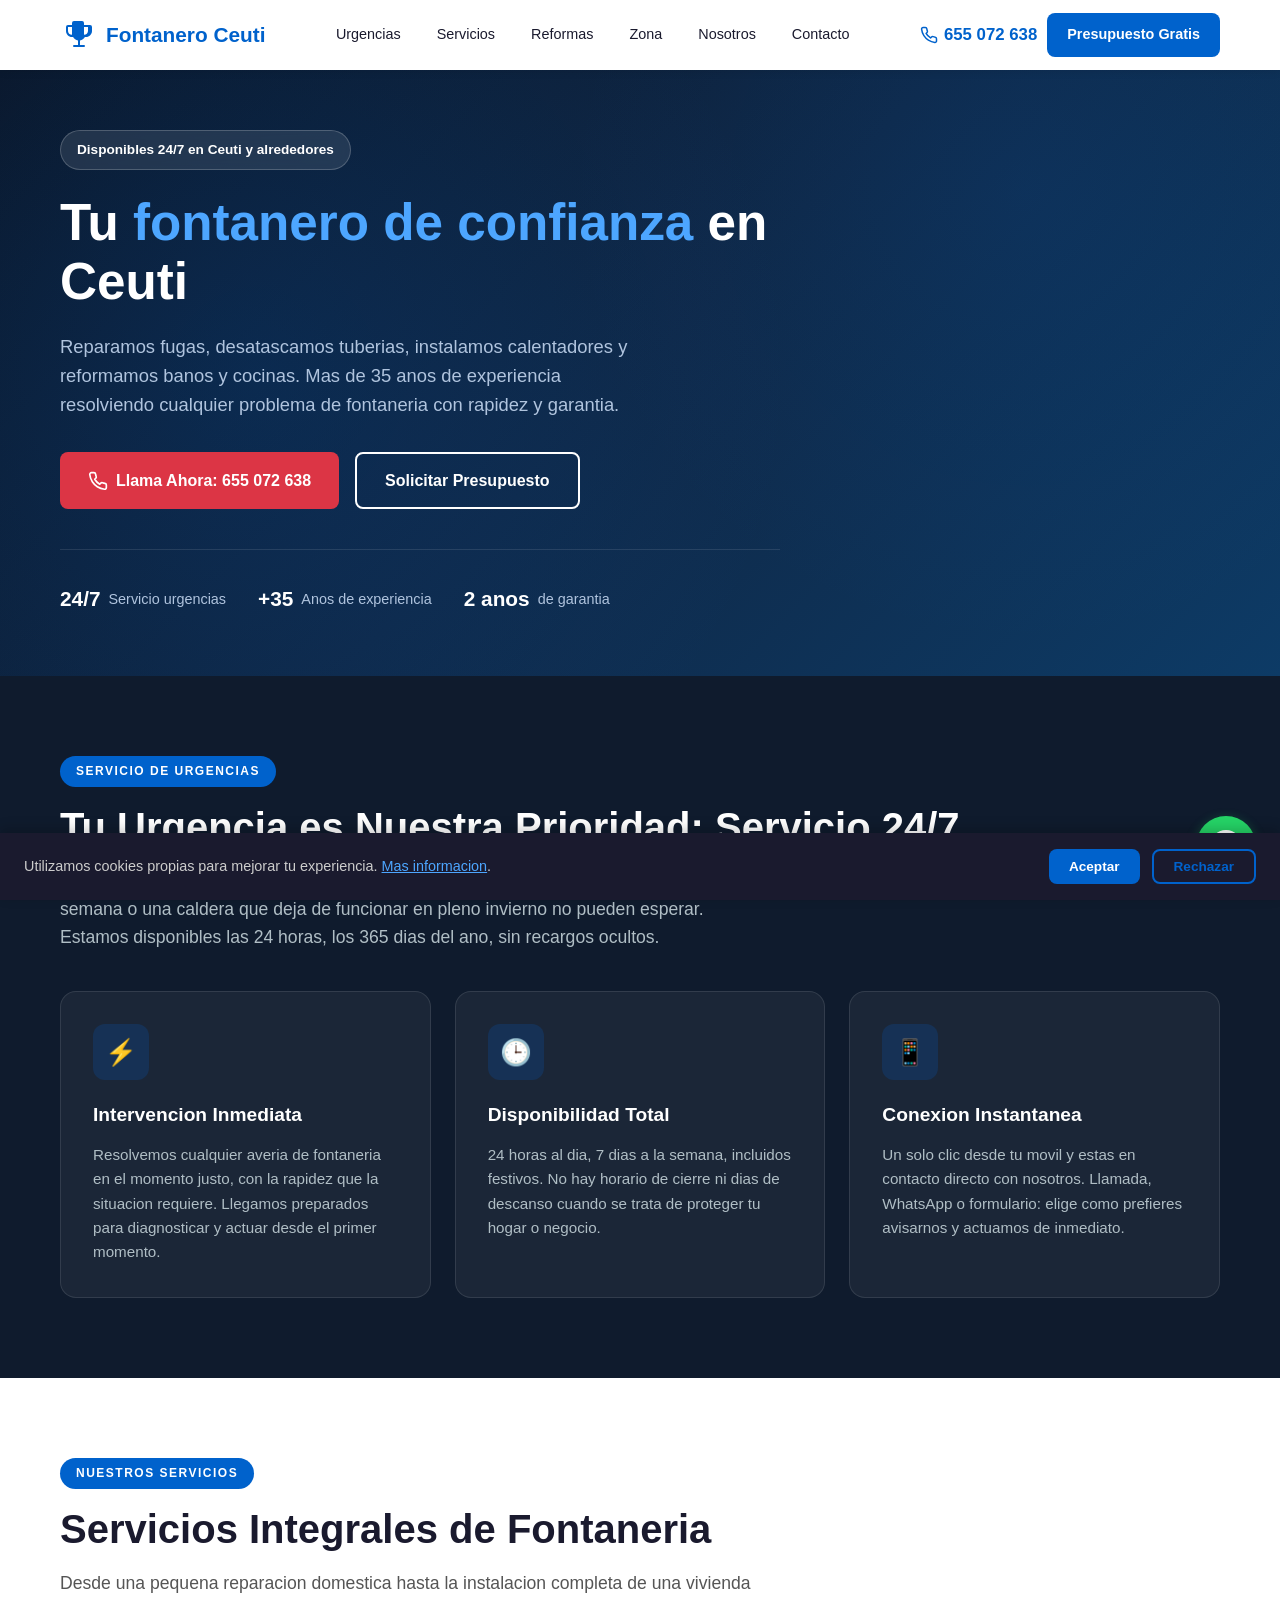
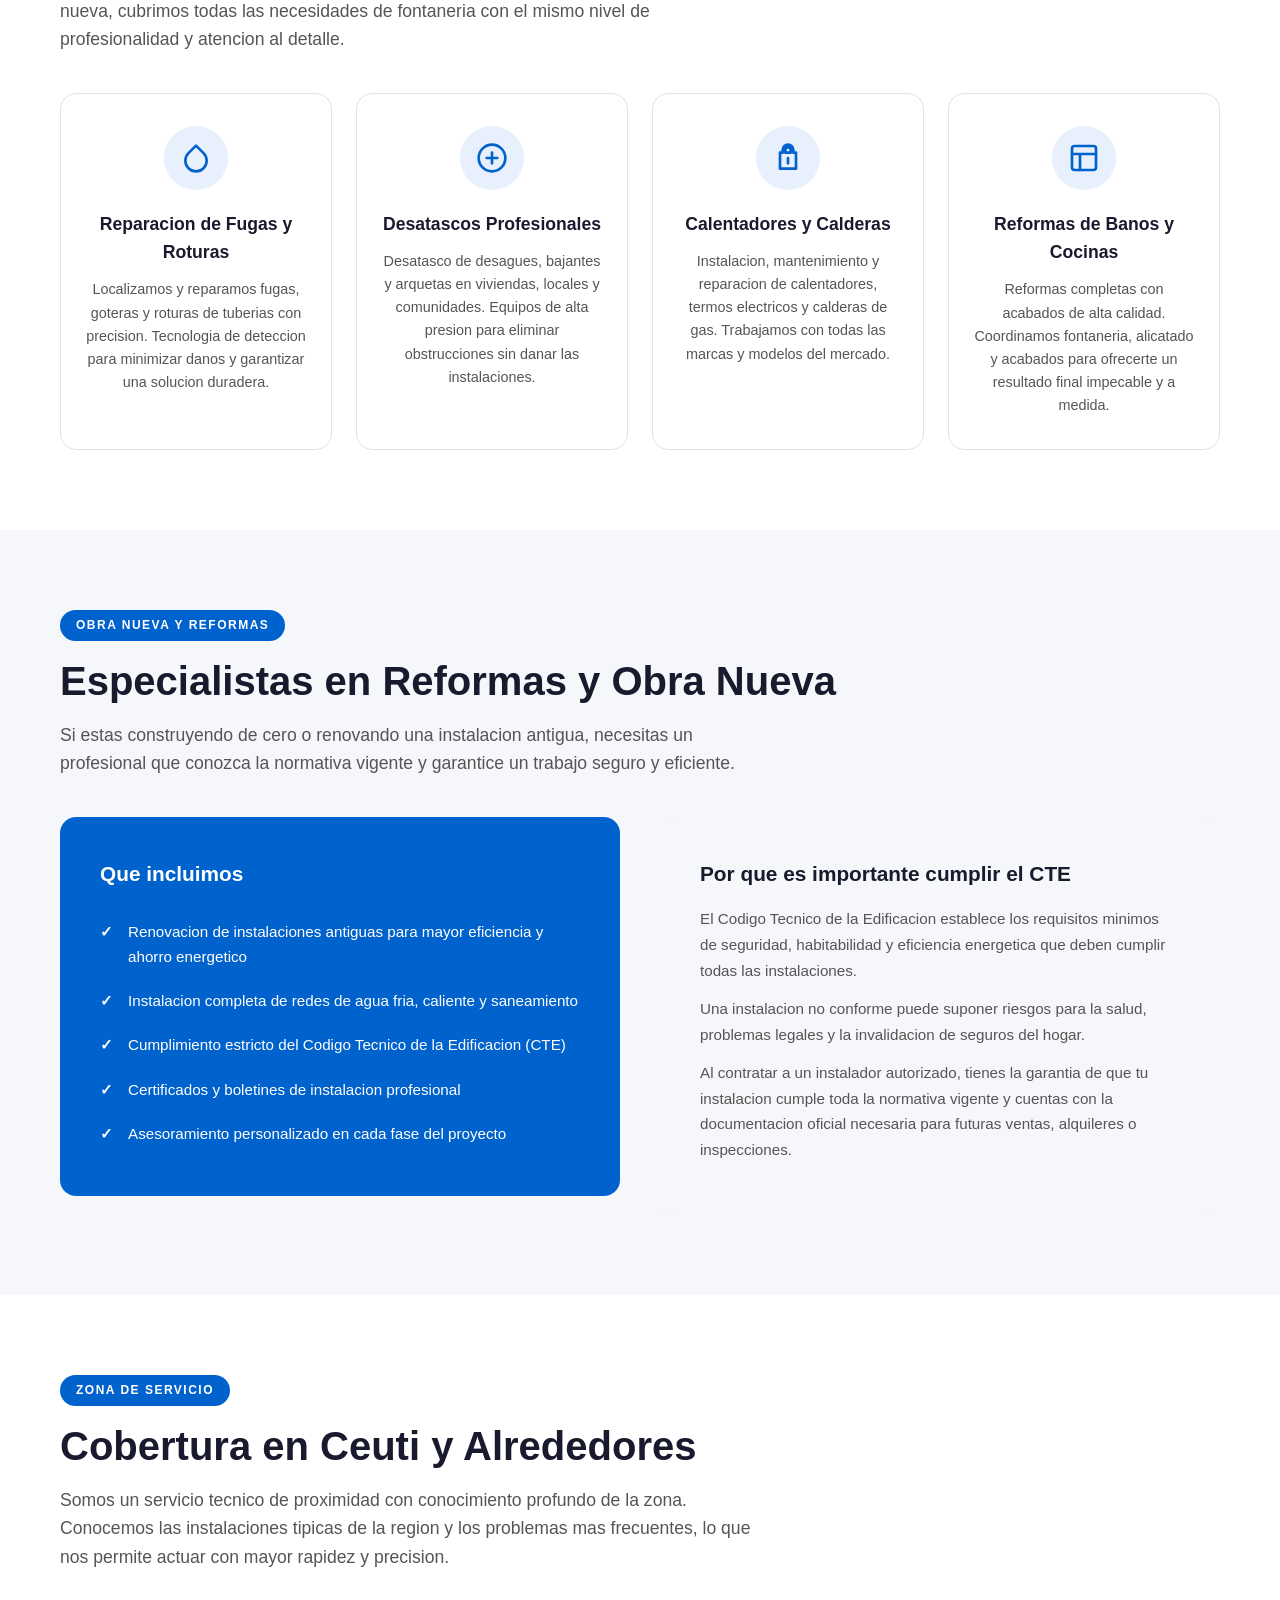
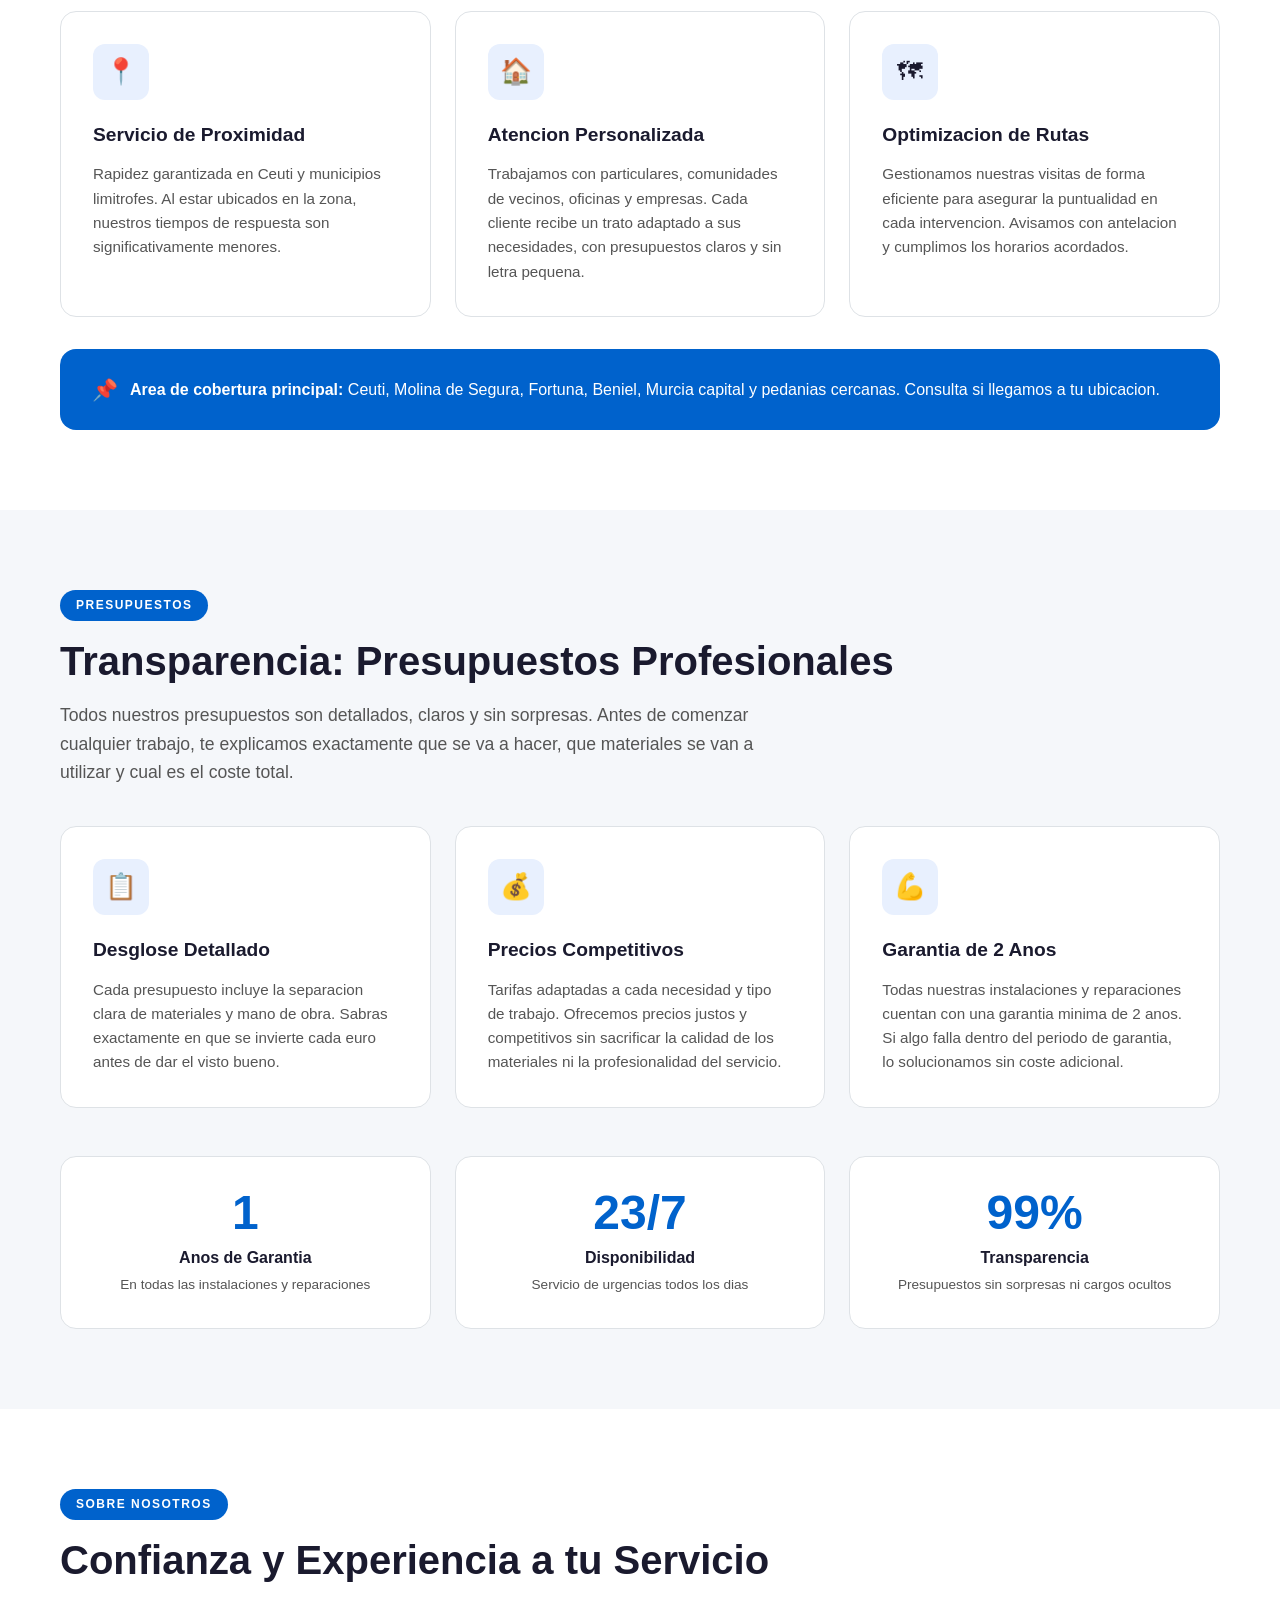
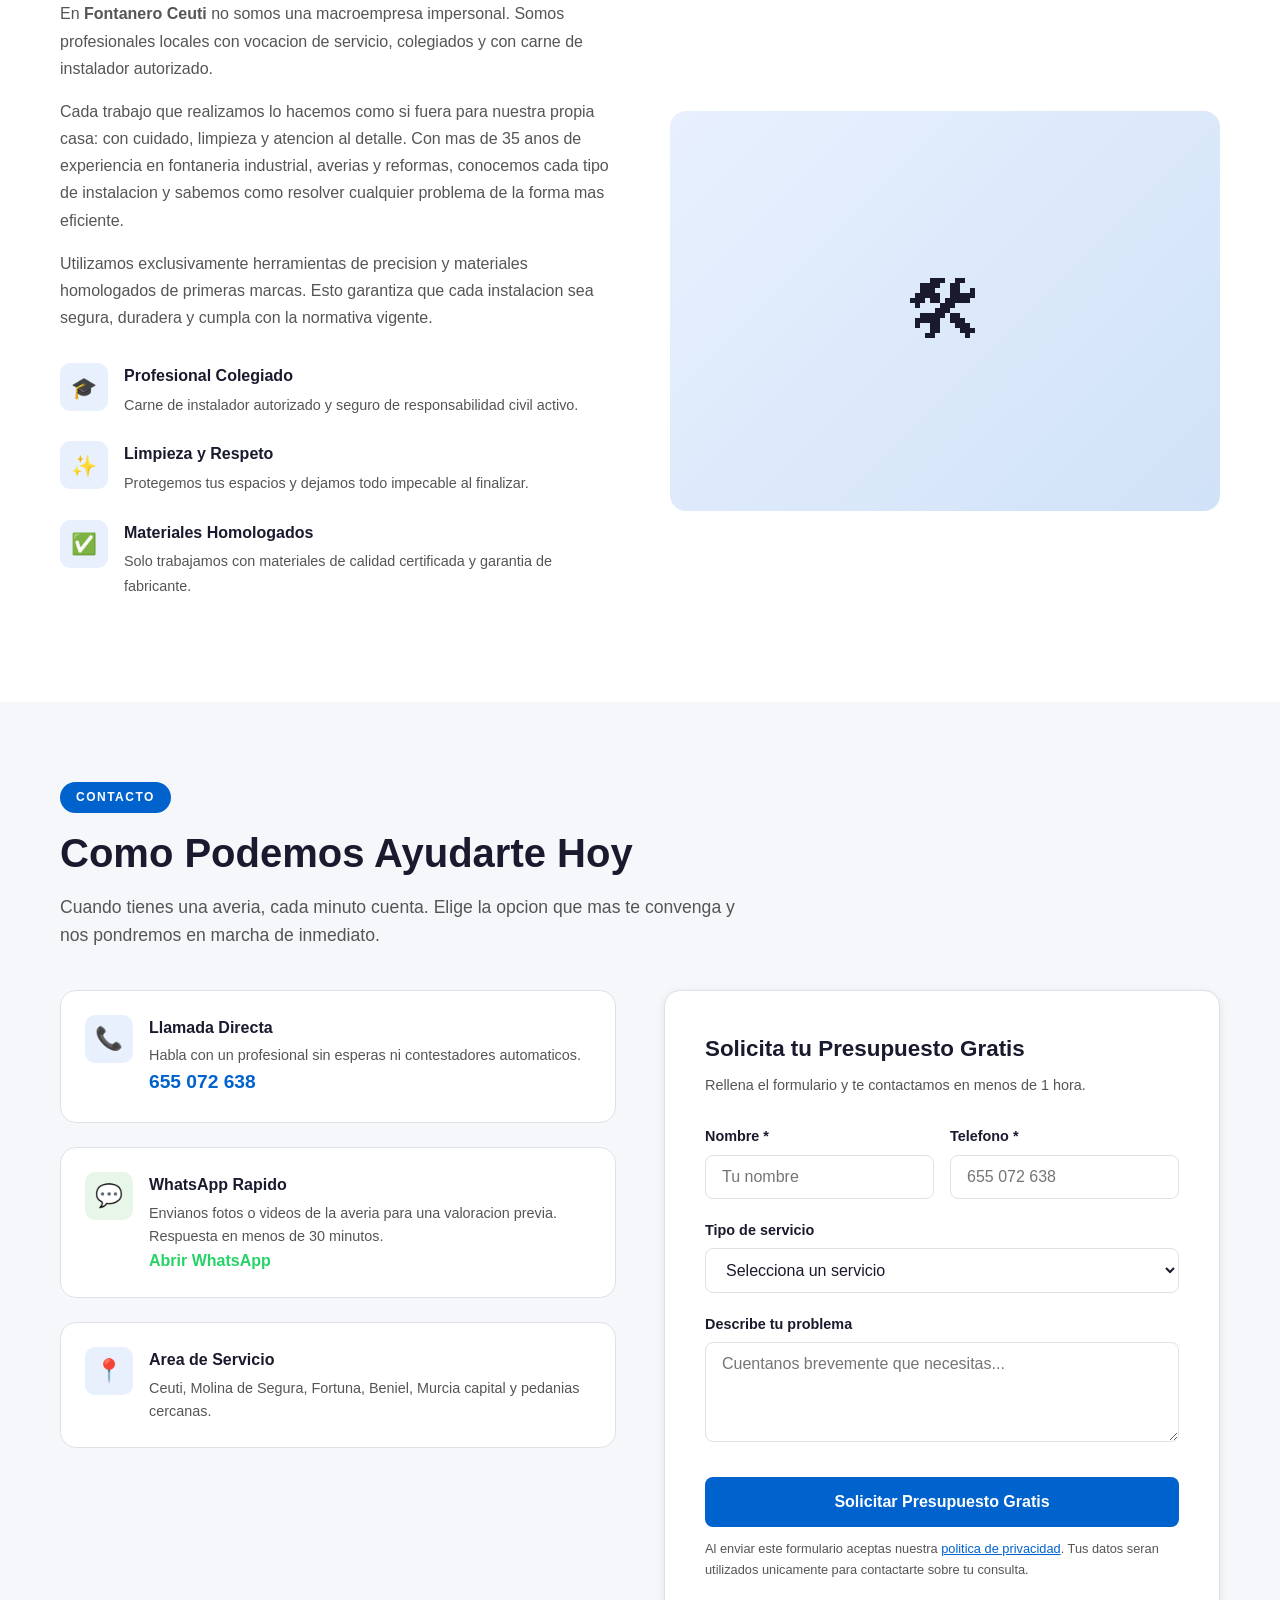
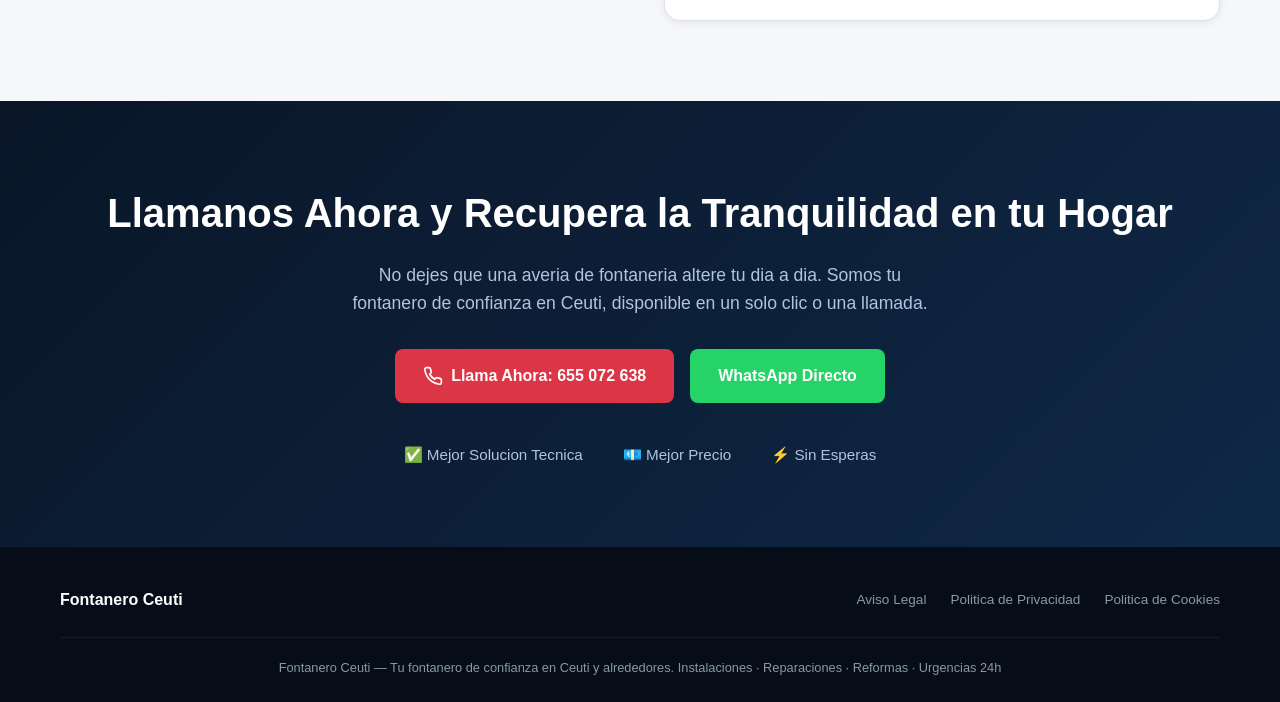
==== index.html @ ca423b8e "Crear web fontaneroceuti.es - version inicial Web estatica HTML/CSS/JS para captacion de leads de fo" ====
<!DOCTYPE html>
<html lang="es">
<head>
  <meta charset="UTF-8">
  <meta name="viewport" content="width=device-width, initial-scale=1.0">
  <title>Fontanero Ceuti | Urgencias 24h, Reparaciones y Reformas en Ceuti</title>
  <meta name="description" content="Fontanero en Ceuti disponible 24 horas. Reparacion de fugas, desatascos, calentadores, reformas de banos y cocinas. Presupuesto sin compromiso. Llama al 655 072 638.">
  <meta name="keywords" content="fontanero ceuti, fontanero urgente ceuti, desatascos ceuti, reparacion fugas ceuti, fontanero molina de segura, fontanero 24 horas murcia">
  <meta name="author" content="Fontanero Ceuti">
  <meta name="robots" content="index, follow">
  <link rel="canonical" href="https://fontaneroceuti.es/">

  <!-- Open Graph -->
  <meta property="og:title" content="Fontanero Ceuti - Urgencias 24h, Reparaciones y Reformas">
  <meta property="og:description" content="Tu fontanero de confianza en Ceuti y alrededores. Servicio 24/7, presupuesto sin compromiso.">
  <meta property="og:type" content="website">
  <meta property="og:url" content="https://fontaneroceuti.es/">
  <meta property="og:locale" content="es_ES">

  <!-- Favicon SVG inline -->
  <link rel="icon" href="data:image/svg+xml,<svg xmlns='http://www.w3.org/2000/svg' viewBox='0 0 100 100'><text y='.9em' font-size='90'>🔧</text></svg>">

  <!-- Estilos -->
  <link rel="stylesheet" href="css/styles.css">

  <!-- Schema.org LocalBusiness -->
  <script type="application/ld+json">
  {
    "@context": "https://schema.org",
    "@type": "Plumber",
    "name": "Fontanero Ceuti",
    "description": "Servicio profesional de fontaneria en Ceuti y alrededores. Urgencias 24h, reparaciones, desatascos, calentadores y reformas.",
    "url": "https://fontaneroceuti.es",
    "telephone": "+34655072638",
    "address": {
      "@type": "PostalAddress",
      "addressLocality": "Ceuti",
      "addressRegion": "Murcia",
      "addressCountry": "ES"
    },
    "areaServed": [
      { "@type": "City", "name": "Ceuti" },
      { "@type": "City", "name": "Molina de Segura" },
      { "@type": "City", "name": "Fortuna" },
      { "@type": "City", "name": "Beniel" },
      { "@type": "City", "name": "Murcia" }
    ],
    "openingHours": "Mo-Su 00:00-23:59",
    "priceRange": "$$",
    "sameAs": []
  }
  </script>
</head>
<body>

  <!-- ========== HEADER ========== -->
  <header class="header" id="header">
    <div class="header__inner">
      <a href="#inicio" class="header__logo">
        <svg viewBox="0 0 36 36" xmlns="http://www.w3.org/2000/svg"><path d="M28 8h-4V6a2 2 0 0 0-2-2h-8a2 2 0 0 0-2 2v2H8a2 2 0 0 0-2 2v4c0 3.3 2.7 6 6 6h1.1c1 1.8 2.8 3 4.9 3.5V28h-4a1 1 0 1 0 0 2h10a1 1 0 1 0 0-2h-4v-4.5c2.1-.5 3.9-1.7 4.9-3.5H26c3.3 0 6-2.7 6-6v-4a2 2 0 0 0-2-2zM8 14v-4h4v7.7A4 4 0 0 1 8 14zm20 0a4 4 0 0 1-4 3.7V10h4v4z"/></svg>
        Fontanero Ceuti
      </a>

      <nav class="nav" id="nav">
        <a href="#urgencias" class="nav__link">Urgencias</a>
        <a href="#servicios" class="nav__link">Servicios</a>
        <a href="#obra-nueva" class="nav__link">Reformas</a>
        <a href="#cobertura" class="nav__link">Zona</a>
        <a href="#nosotros" class="nav__link">Nosotros</a>
        <a href="#contacto" class="nav__link">Contacto</a>
      </nav>

      <div class="header__cta">
        <a href="tel:+34655072638" class="header__phone">
          <svg width="18" height="18" viewBox="0 0 24 24" fill="none" stroke="currentColor" stroke-width="2" stroke-linecap="round" stroke-linejoin="round"><path d="M22 16.92v3a2 2 0 0 1-2.18 2 19.79 19.79 0 0 1-8.63-3.07 19.5 19.5 0 0 1-6-6A19.79 19.79 0 0 1 2.12 4.18 2 2 0 0 1 4.11 2h3a2 2 0 0 1 2 1.72c.127.96.361 1.903.7 2.81a2 2 0 0 1-.45 2.11L8.09 9.91a16 16 0 0 0 6 6l1.27-1.27a2 2 0 0 1 2.11-.45c.907.339 1.85.573 2.81.7A2 2 0 0 1 22 16.92z"/></svg>
          655 072 638
        </a>
        <a href="#contacto" class="btn btn--primary" style="padding:10px 20px;font-size:0.9rem;">Presupuesto Gratis</a>
      </div>

      <button class="menu-toggle" id="menuToggle" aria-label="Menu">
        <span></span><span></span><span></span>
      </button>
    </div>
  </header>

  <!-- ========== HERO ========== -->
  <section class="hero" id="inicio">
    <div class="container">
      <div class="hero__content">
        <div class="hero__badge">Disponibles 24/7 en Ceuti y alrededores</div>
        <h1 class="hero__title">
          Tu <span>fontanero de confianza</span> en Ceuti
        </h1>
        <p class="hero__text">
          Reparamos fugas, desatascamos tuberias, instalamos calentadores y reformamos banos y cocinas. Mas de 35 anos de experiencia resolviendo cualquier problema de fontaneria con rapidez y garantia.
        </p>
        <div class="hero__buttons">
          <a href="tel:+34655072638" class="btn btn--urgent">
            <svg width="20" height="20" viewBox="0 0 24 24" fill="none" stroke="currentColor" stroke-width="2" stroke-linecap="round" stroke-linejoin="round"><path d="M22 16.92v3a2 2 0 0 1-2.18 2 19.79 19.79 0 0 1-8.63-3.07 19.5 19.5 0 0 1-6-6A19.79 19.79 0 0 1 2.12 4.18 2 2 0 0 1 4.11 2h3a2 2 0 0 1 2 1.72c.127.96.361 1.903.7 2.81a2 2 0 0 1-.45 2.11L8.09 9.91a16 16 0 0 0 6 6l1.27-1.27a2 2 0 0 1 2.11-.45c.907.339 1.85.573 2.81.7A2 2 0 0 1 22 16.92z"/></svg>
            Llama Ahora: 655 072 638
          </a>
          <a href="#contacto" class="btn btn--outline" style="border-color:#fff;color:#fff;">
            Solicitar Presupuesto
          </a>
        </div>
        <div class="hero__trust">
          <div class="hero__trust-item">
            <strong>24/7</strong> Servicio urgencias
          </div>
          <div class="hero__trust-item">
            <strong>+35</strong> Anos de experiencia
          </div>
          <div class="hero__trust-item">
            <strong>2 anos</strong> de garantia
          </div>
        </div>
      </div>
    </div>
  </section>

  <!-- ========== URGENCIAS ========== -->
  <section class="section section--dark" id="urgencias">
    <div class="container">
      <span class="section__badge">Servicio de Urgencias</span>
      <h2 class="section__title fade-in">Tu Urgencia es Nuestra Prioridad: Servicio 24/7</h2>
      <p class="section__subtitle fade-in">
        Las averias no avisan. Una tuberia rota a medianoche, un desbordamiento en fin de semana o una caldera que deja de funcionar en pleno invierno no pueden esperar. Estamos disponibles las 24 horas, los 365 dias del ano, sin recargos ocultos.
      </p>
      <div class="cards-grid fade-in">
        <div class="card">
          <div class="card__icon">&#9889;</div>
          <h3 class="card__title">Intervencion Inmediata</h3>
          <p class="card__text">Resolvemos cualquier averia de fontaneria en el momento justo, con la rapidez que la situacion requiere. Llegamos preparados para diagnosticar y actuar desde el primer momento.</p>
        </div>
        <div class="card">
          <div class="card__icon">&#128338;</div>
          <h3 class="card__title">Disponibilidad Total</h3>
          <p class="card__text">24 horas al dia, 7 dias a la semana, incluidos festivos. No hay horario de cierre ni dias de descanso cuando se trata de proteger tu hogar o negocio.</p>
        </div>
        <div class="card">
          <div class="card__icon">&#128241;</div>
          <h3 class="card__title">Conexion Instantanea</h3>
          <p class="card__text">Un solo clic desde tu movil y estas en contacto directo con nosotros. Llamada, WhatsApp o formulario: elige como prefieres avisarnos y actuamos de inmediato.</p>
        </div>
      </div>
    </div>
  </section>

  <!-- ========== SERVICIOS ========== -->
  <section class="section" id="servicios">
    <div class="container">
      <span class="section__badge">Nuestros Servicios</span>
      <h2 class="section__title fade-in">Servicios Integrales de Fontaneria</h2>
      <p class="section__subtitle fade-in">
        Desde una pequena reparacion domestica hasta la instalacion completa de una vivienda nueva, cubrimos todas las necesidades de fontaneria con el mismo nivel de profesionalidad y atencion al detalle.
      </p>
      <div class="services-grid fade-in">
        <div class="service-card">
          <div class="service-card__icon">
            <svg width="32" height="32" viewBox="0 0 24 24" fill="none" stroke="#0062cc" stroke-width="2" stroke-linecap="round" stroke-linejoin="round"><path d="M12 2.69l5.66 5.66a8 8 0 1 1-11.31 0z"/></svg>
          </div>
          <h3 class="service-card__title">Reparacion de Fugas y Roturas</h3>
          <p class="service-card__text">Localizamos y reparamos fugas, goteras y roturas de tuberias con precision. Tecnologia de deteccion para minimizar danos y garantizar una solucion duradera.</p>
        </div>
        <div class="service-card">
          <div class="service-card__icon">
            <svg width="32" height="32" viewBox="0 0 24 24" fill="none" stroke="#0062cc" stroke-width="2" stroke-linecap="round" stroke-linejoin="round"><circle cx="12" cy="12" r="10"/><path d="M8 12h8M12 8v8"/></svg>
          </div>
          <h3 class="service-card__title">Desatascos Profesionales</h3>
          <p class="service-card__text">Desatasco de desagues, bajantes y arquetas en viviendas, locales y comunidades. Equipos de alta presion para eliminar obstrucciones sin danar las instalaciones.</p>
        </div>
        <div class="service-card">
          <div class="service-card__icon">
            <svg width="32" height="32" viewBox="0 0 24 24" fill="none" stroke="#0062cc" stroke-width="2" stroke-linecap="round" stroke-linejoin="round"><path d="M12 2a4 4 0 0 0-4 4v2H6v12h12V8h-2V6a4 4 0 0 0-4-4zm0 2a2 2 0 0 1 2 2v2h-4V6a2 2 0 0 1 2-2z"/><line x1="12" y1="12" x2="12" y2="16"/></svg>
          </div>
          <h3 class="service-card__title">Calentadores y Calderas</h3>
          <p class="service-card__text">Instalacion, mantenimiento y reparacion de calentadores, termos electricos y calderas de gas. Trabajamos con todas las marcas y modelos del mercado.</p>
        </div>
        <div class="service-card">
          <div class="service-card__icon">
            <svg width="32" height="32" viewBox="0 0 24 24" fill="none" stroke="#0062cc" stroke-width="2" stroke-linecap="round" stroke-linejoin="round"><rect x="3" y="3" width="18" height="18" rx="2"/><path d="M3 9h18M9 21V9"/></svg>
          </div>
          <h3 class="service-card__title">Reformas de Banos y Cocinas</h3>
          <p class="service-card__text">Reformas completas con acabados de alta calidad. Coordinamos fontaneria, alicatado y acabados para ofrecerte un resultado final impecable y a medida.</p>
        </div>
      </div>
    </div>
  </section>

  <!-- ========== OBRA NUEVA Y REFORMAS ========== -->
  <section class="section section--alt" id="obra-nueva">
    <div class="container">
      <span class="section__badge">Obra Nueva y Reformas</span>
      <h2 class="section__title fade-in">Especialistas en Reformas y Obra Nueva</h2>
      <p class="section__subtitle fade-in">
        Si estas construyendo de cero o renovando una instalacion antigua, necesitas un profesional que conozca la normativa vigente y garantice un trabajo seguro y eficiente.
      </p>
      <div class="obra-grid fade-in">
        <div class="obra-list">
          <h3>Que incluimos</h3>
          <ul>
            <li>Renovacion de instalaciones antiguas para mayor eficiencia y ahorro energetico</li>
            <li>Instalacion completa de redes de agua fria, caliente y saneamiento</li>
            <li>Cumplimiento estricto del Codigo Tecnico de la Edificacion (CTE)</li>
            <li>Certificados y boletines de instalacion profesional</li>
            <li>Asesoramiento personalizado en cada fase del proyecto</li>
          </ul>
        </div>
        <div class="obra-info">
          <h3>Por que es importante cumplir el CTE</h3>
          <p>El Codigo Tecnico de la Edificacion establece los requisitos minimos de seguridad, habitabilidad y eficiencia energetica que deben cumplir todas las instalaciones.</p>
          <p>Una instalacion no conforme puede suponer riesgos para la salud, problemas legales y la invalidacion de seguros del hogar.</p>
          <p>Al contratar a un instalador autorizado, tienes la garantia de que tu instalacion cumple toda la normativa vigente y cuentas con la documentacion oficial necesaria para futuras ventas, alquileres o inspecciones.</p>
        </div>
      </div>
    </div>
  </section>

  <!-- ========== ZONA DE COBERTURA ========== -->
  <section class="section" id="cobertura">
    <div class="container">
      <span class="section__badge">Zona de Servicio</span>
      <h2 class="section__title fade-in">Cobertura en Ceuti y Alrededores</h2>
      <p class="section__subtitle fade-in">
        Somos un servicio tecnico de proximidad con conocimiento profundo de la zona. Conocemos las instalaciones tipicas de la region y los problemas mas frecuentes, lo que nos permite actuar con mayor rapidez y precision.
      </p>
      <div class="cards-grid fade-in">
        <div class="card">
          <div class="card__icon">&#128205;</div>
          <h3 class="card__title">Servicio de Proximidad</h3>
          <p class="card__text">Rapidez garantizada en Ceuti y municipios limitrofes. Al estar ubicados en la zona, nuestros tiempos de respuesta son significativamente menores.</p>
        </div>
        <div class="card">
          <div class="card__icon">&#127968;</div>
          <h3 class="card__title">Atencion Personalizada</h3>
          <p class="card__text">Trabajamos con particulares, comunidades de vecinos, oficinas y empresas. Cada cliente recibe un trato adaptado a sus necesidades, con presupuestos claros y sin letra pequena.</p>
        </div>
        <div class="card">
          <div class="card__icon">&#128506;</div>
          <h3 class="card__title">Optimizacion de Rutas</h3>
          <p class="card__text">Gestionamos nuestras visitas de forma eficiente para asegurar la puntualidad en cada intervencion. Avisamos con antelacion y cumplimos los horarios acordados.</p>
        </div>
      </div>
      <div class="coverage-note fade-in">
        <span style="font-size:1.3rem;">&#128204;</span>
        <span><strong>Area de cobertura principal:</strong> Ceuti, Molina de Segura, Fortuna, Beniel, Murcia capital y pedanias cercanas. Consulta si llegamos a tu ubicacion.</span>
      </div>
    </div>
  </section>

  <!-- ========== PRESUPUESTOS / STATS ========== -->
  <section class="section section--alt" id="presupuestos">
    <div class="container">
      <span class="section__badge">Presupuestos</span>
      <h2 class="section__title fade-in">Transparencia: Presupuestos Profesionales</h2>
      <p class="section__subtitle fade-in">
        Todos nuestros presupuestos son detallados, claros y sin sorpresas. Antes de comenzar cualquier trabajo, te explicamos exactamente que se va a hacer, que materiales se van a utilizar y cual es el coste total.
      </p>
      <div class="cards-grid fade-in">
        <div class="card">
          <div class="card__icon">&#128203;</div>
          <h3 class="card__title">Desglose Detallado</h3>
          <p class="card__text">Cada presupuesto incluye la separacion clara de materiales y mano de obra. Sabras exactamente en que se invierte cada euro antes de dar el visto bueno.</p>
        </div>
        <div class="card">
          <div class="card__icon">&#128176;</div>
          <h3 class="card__title">Precios Competitivos</h3>
          <p class="card__text">Tarifas adaptadas a cada necesidad y tipo de trabajo. Ofrecemos precios justos y competitivos sin sacrificar la calidad de los materiales ni la profesionalidad del servicio.</p>
        </div>
        <div class="card">
          <div class="card__icon">&#128170;</div>
          <h3 class="card__title">Garantia de 2 Anos</h3>
          <p class="card__text">Todas nuestras instalaciones y reparaciones cuentan con una garantia minima de 2 anos. Si algo falla dentro del periodo de garantia, lo solucionamos sin coste adicional.</p>
        </div>
      </div>
      <div class="stats fade-in">
        <div class="stat">
          <div class="stat__number" data-target="2" data-suffix="">0</div>
          <div class="stat__label">Anos de Garantia</div>
          <div class="stat__desc">En todas las instalaciones y reparaciones</div>
        </div>
        <div class="stat">
          <div class="stat__number" data-target="24" data-suffix="/7">0</div>
          <div class="stat__label">Disponibilidad</div>
          <div class="stat__desc">Servicio de urgencias todos los dias</div>
        </div>
        <div class="stat">
          <div class="stat__number" data-target="100" data-suffix="%">0</div>
          <div class="stat__label">Transparencia</div>
          <div class="stat__desc">Presupuestos sin sorpresas ni cargos ocultos</div>
        </div>
      </div>
    </div>
  </section>

  <!-- ========== SOBRE NOSOTROS ========== -->
  <section class="section" id="nosotros">
    <div class="container">
      <span class="section__badge">Sobre Nosotros</span>
      <h2 class="section__title fade-in">Confianza y Experiencia a tu Servicio</h2>
      <div class="about-grid fade-in">
        <div class="about__text">
          <p>En <strong>Fontanero Ceuti</strong> no somos una macroempresa impersonal. Somos profesionales locales con vocacion de servicio, colegiados y con carne de instalador autorizado.</p>
          <p>Cada trabajo que realizamos lo hacemos como si fuera para nuestra propia casa: con cuidado, limpieza y atencion al detalle. Con mas de 35 anos de experiencia en fontaneria industrial, averias y reformas, conocemos cada tipo de instalacion y sabemos como resolver cualquier problema de la forma mas eficiente.</p>
          <p>Utilizamos exclusivamente herramientas de precision y materiales homologados de primeras marcas. Esto garantiza que cada instalacion sea segura, duradera y cumpla con la normativa vigente.</p>
          <div class="about__features">
            <div class="about__feature">
              <div class="about__feature-icon">&#127891;</div>
              <div>
                <h4>Profesional Colegiado</h4>
                <p>Carne de instalador autorizado y seguro de responsabilidad civil activo.</p>
              </div>
            </div>
            <div class="about__feature">
              <div class="about__feature-icon">&#10024;</div>
              <div>
                <h4>Limpieza y Respeto</h4>
                <p>Protegemos tus espacios y dejamos todo impecable al finalizar.</p>
              </div>
            </div>
            <div class="about__feature">
              <div class="about__feature-icon">&#9989;</div>
              <div>
                <h4>Materiales Homologados</h4>
                <p>Solo trabajamos con materiales de calidad certificada y garantia de fabricante.</p>
              </div>
            </div>
          </div>
        </div>
        <div class="about__image">&#128736;</div>
      </div>
    </div>
  </section>

  <!-- ========== CONTACTO ========== -->
  <section class="section section--alt" id="contacto">
    <div class="container">
      <span class="section__badge">Contacto</span>
      <h2 class="section__title fade-in">Como Podemos Ayudarte Hoy</h2>
      <p class="section__subtitle fade-in">
        Cuando tienes una averia, cada minuto cuenta. Elige la opcion que mas te convenga y nos pondremos en marcha de inmediato.
      </p>
      <div class="contact-grid fade-in">

        <!-- Metodos de contacto -->
        <div class="contact-methods">
          <a href="tel:+34655072638" class="contact-method" style="text-decoration:none;color:inherit;">
            <div class="contact-method__icon">&#128222;</div>
            <div>
              <h4>Llamada Directa</h4>
              <p>Habla con un profesional sin esperas ni contestadores automaticos.</p>
              <span style="color:#0062cc;font-weight:700;font-size:1.2rem;">655 072 638</span>
            </div>
          </a>
          <a href="https://wa.me/34655072638?text=Hola%2C%20necesito%20un%20fontanero.%20%C2%BFPueden%20ayudarme%3F" target="_blank" rel="noopener" class="contact-method" style="text-decoration:none;color:inherit;">
            <div class="contact-method__icon" style="background:#e8f5e9;">&#128172;</div>
            <div>
              <h4>WhatsApp Rapido</h4>
              <p>Envianos fotos o videos de la averia para una valoracion previa. Respuesta en menos de 30 minutos.</p>
              <span style="color:#25d366;font-weight:700;">Abrir WhatsApp</span>
            </div>
          </a>
          <div class="contact-method">
            <div class="contact-method__icon">&#128205;</div>
            <div>
              <h4>Area de Servicio</h4>
              <p>Ceuti, Molina de Segura, Fortuna, Beniel, Murcia capital y pedanias cercanas.</p>
            </div>
          </div>
        </div>

        <!-- Formulario -->
        <form class="form" id="contactForm">
          <div class="form__fields">
            <h3 class="form__title">Solicita tu Presupuesto Gratis</h3>
            <p class="form__subtitle">Rellena el formulario y te contactamos en menos de 1 hora.</p>

            <div class="form__row">
              <div class="form__group">
                <label class="form__label" for="nombre">Nombre *</label>
                <input class="form__input" type="text" id="nombre" name="nombre" placeholder="Tu nombre" required>
                <span class="form__error">Este campo es obligatorio</span>
              </div>
              <div class="form__group">
                <label class="form__label" for="telefono">Telefono *</label>
                <input class="form__input" type="tel" id="telefono" name="telefono" placeholder="655 072 638" required>
                <span class="form__error">Introduce un telefono valido</span>
              </div>
            </div>

            <div class="form__group">
              <label class="form__label" for="servicio">Tipo de servicio</label>
              <select class="form__select" id="servicio" name="servicio">
                <option value="">Selecciona un servicio</option>
                <option value="Urgencia / Averia">Urgencia / Averia</option>
                <option value="Reparacion de fugas">Reparacion de fugas</option>
                <option value="Desatasco">Desatasco</option>
                <option value="Calentador / Caldera">Calentador / Caldera</option>
                <option value="Reforma bano o cocina">Reforma de bano o cocina</option>
                <option value="Obra nueva / Instalacion">Obra nueva / Instalacion</option>
                <option value="Otro">Otro</option>
              </select>
            </div>

            <div class="form__group">
              <label class="form__label" for="mensaje">Describe tu problema</label>
              <textarea class="form__textarea" id="mensaje" name="mensaje" placeholder="Cuentanos brevemente que necesitas..."></textarea>
            </div>

            <button type="submit" class="btn btn--primary btn--large form__submit" style="width:100%;justify-content:center;padding:16px;">
              Solicitar Presupuesto Gratis
            </button>

            <p class="form__privacy">
              Al enviar este formulario aceptas nuestra <a href="legal.html#privacidad">politica de privacidad</a>. Tus datos seran utilizados unicamente para contactarte sobre tu consulta.
            </p>
          </div>

          <!-- Mensaje de exito -->
          <div class="form__success">
            <div class="form__success-icon">&#9989;</div>
            <h3>Solicitud Enviada Correctamente</h3>
            <p>Nos pondremos en contacto contigo en breve. Si es urgente, puedes llamarnos o escribirnos por WhatsApp:</p>
            <div style="display:flex;gap:12px;justify-content:center;margin-top:20px;flex-wrap:wrap;">
              <a href="tel:+34655072638" class="btn btn--primary">Llamar Ahora</a>
              <a href="https://wa.me/34655072638" target="_blank" rel="noopener" class="btn btn--whatsapp form__success-wa">WhatsApp</a>
            </div>
          </div>
        </form>

      </div>
    </div>
  </section>

  <!-- ========== CTA FINAL ========== -->
  <section class="cta-final">
    <div class="container">
      <h2 class="cta-final__title fade-in">Llamanos Ahora y Recupera la Tranquilidad en tu Hogar</h2>
      <p class="cta-final__text fade-in">
        No dejes que una averia de fontaneria altere tu dia a dia. Somos tu fontanero de confianza en Ceuti, disponible en un solo clic o una llamada.
      </p>
      <div class="cta-final__buttons fade-in">
        <a href="tel:+34655072638" class="btn btn--urgent">
          <svg width="20" height="20" viewBox="0 0 24 24" fill="none" stroke="currentColor" stroke-width="2" stroke-linecap="round" stroke-linejoin="round"><path d="M22 16.92v3a2 2 0 0 1-2.18 2 19.79 19.79 0 0 1-8.63-3.07 19.5 19.5 0 0 1-6-6A19.79 19.79 0 0 1 2.12 4.18 2 2 0 0 1 4.11 2h3a2 2 0 0 1 2 1.72c.127.96.361 1.903.7 2.81a2 2 0 0 1-.45 2.11L8.09 9.91a16 16 0 0 0 6 6l1.27-1.27a2 2 0 0 1 2.11-.45c.907.339 1.85.573 2.81.7A2 2 0 0 1 22 16.92z"/></svg>
          Llama Ahora: 655 072 638
        </a>
        <a href="https://wa.me/34655072638?text=Hola%2C%20necesito%20un%20fontanero.%20%C2%BFPueden%20ayudarme%3F" target="_blank" rel="noopener" class="btn btn--whatsapp">
          WhatsApp Directo
        </a>
      </div>
      <div class="cta-final__features fade-in">
        <div class="cta-final__feature">&#9989; Mejor Solucion Tecnica</div>
        <div class="cta-final__feature">&#128182; Mejor Precio</div>
        <div class="cta-final__feature">&#9889; Sin Esperas</div>
      </div>
    </div>
  </section>

  <!-- ========== FOOTER ========== -->
  <footer class="footer">
    <div class="container">
      <div class="footer__inner">
        <div class="footer__brand">Fontanero Ceuti</div>
        <div class="footer__links">
          <a href="legal.html#aviso-legal">Aviso Legal</a>
          <a href="legal.html#privacidad">Politica de Privacidad</a>
          <a href="legal.html#cookies">Politica de Cookies</a>
        </div>
      </div>
      <div class="footer__copy">
        Fontanero Ceuti &mdash; Tu fontanero de confianza en Ceuti y alrededores. Instalaciones &middot; Reparaciones &middot; Reformas &middot; Urgencias 24h
      </div>
    </div>
  </footer>

  <!-- ========== WHATSAPP FLOTANTE ========== -->
  <a href="https://wa.me/34655072638?text=Hola%2C%20necesito%20un%20fontanero.%20%C2%BFPueden%20ayudarme%3F" target="_blank" rel="noopener" class="whatsapp-float" aria-label="Contactar por WhatsApp">
    <svg viewBox="0 0 32 32" xmlns="http://www.w3.org/2000/svg"><path d="M16.004 0h-.008C7.174 0 0 7.176 0 16.004c0 3.5 1.128 6.744 3.046 9.378L1.054 31.29l6.118-1.958A15.9 15.9 0 0 0 16.004 32C24.826 32 32 24.826 32 16.004S24.826 0 16.004 0zm9.332 22.584c-.39 1.1-1.932 2.014-3.168 2.282-.846.18-1.95.324-5.67-1.218-4.762-1.972-7.826-6.796-8.064-7.112-.23-.316-1.932-2.572-1.932-4.904s1.222-3.478 1.656-3.956c.434-.478.948-.598 1.264-.598.316 0 .632.002.908.016.292.014.682-.11 1.068.814.39.94 1.326 3.232 1.44 3.466.116.234.194.506.04.814-.156.316-.234.512-.468.788-.234.278-.49.62-.702.832-.234.234-.478.488-.206.96.272.468 1.212 2 2.602 3.24 1.786 1.592 3.292 2.084 3.76 2.318.468.234.742.194 1.014-.116.278-.316 1.186-1.378 1.502-1.852.316-.468.632-.39 1.068-.234.434.156 2.762 1.302 3.234 1.54.468.234.782.352.898.546.116.196.116 1.126-.274 2.224z"/></svg>
  </a>

  <!-- ========== COOKIE BANNER ========== -->
  <div class="cookie-banner" id="cookieBanner">
    <p>Utilizamos cookies propias para mejorar tu experiencia. <a href="legal.html#cookies">Mas informacion</a>.</p>
    <div class="cookie-banner__buttons">
      <button class="btn btn--primary" id="cookieAccept" style="padding:8px 20px;font-size:0.85rem;">Aceptar</button>
      <button class="btn btn--outline" id="cookieReject" style="padding:8px 20px;font-size:0.85rem;">Rechazar</button>
    </div>
  </div>

  <!-- JavaScript -->
  <script src="js/script.js"></script>
</body>
</html>
---- css/styles.css ----
/* ============================================
   FONTANERO CEUTI - Estilos principales
   ============================================ */

/* --- Variables --- */
:root {
  --primary: #0062cc;
  --primary-dark: #004a99;
  --primary-light: #e8f0fe;
  --accent: #25d366;
  --accent-dark: #1da851;
  --urgent: #dc3545;
  --text: #1a1a2e;
  --text-light: #555;
  --bg: #ffffff;
  --bg-alt: #f5f7fa;
  --bg-dark: #0f1b2d;
  --border: #dee2e6;
  --shadow: 0 2px 8px rgba(0,0,0,0.08);
  --shadow-lg: 0 8px 30px rgba(0,0,0,0.12);
  --radius: 8px;
  --radius-lg: 16px;
  --transition: 0.3s ease;
  --max-width: 1200px;
  --header-h: 70px;
}

/* --- Reset --- */
*,
*::before,
*::after {
  margin: 0;
  padding: 0;
  box-sizing: border-box;
}

html {
  scroll-behavior: smooth;
  scroll-padding-top: var(--header-h);
}

body {
  font-family: -apple-system, BlinkMacSystemFont, 'Segoe UI', Roboto, 'Helvetica Neue', Arial, sans-serif;
  font-size: 16px;
  line-height: 1.6;
  color: var(--text);
  background: var(--bg);
  -webkit-font-smoothing: antialiased;
}

img {
  max-width: 100%;
  height: auto;
  display: block;
}

a {
  color: var(--primary);
  text-decoration: none;
  transition: color var(--transition);
}

a:hover { color: var(--primary-dark); }

ul { list-style: none; }

/* --- Utilidades --- */
.container {
  width: 100%;
  max-width: var(--max-width);
  margin: 0 auto;
  padding: 0 20px;
}

.section {
  padding: 80px 0;
}

.section--alt {
  background: var(--bg-alt);
}

.section--dark {
  background: var(--bg-dark);
  color: #fff;
}

.section__badge {
  display: inline-block;
  background: var(--primary);
  color: #fff;
  font-size: 0.75rem;
  font-weight: 700;
  text-transform: uppercase;
  letter-spacing: 1.5px;
  padding: 6px 16px;
  border-radius: 50px;
  margin-bottom: 16px;
}

.section__title {
  font-size: clamp(1.8rem, 4vw, 2.5rem);
  font-weight: 800;
  line-height: 1.2;
  margin-bottom: 16px;
}

.section__subtitle {
  font-size: 1.1rem;
  color: var(--text-light);
  max-width: 700px;
  margin-bottom: 40px;
}

.section--dark .section__subtitle {
  color: #b0bec5;
}

/* --- Botones --- */
.btn {
  display: inline-flex;
  align-items: center;
  gap: 8px;
  padding: 14px 28px;
  font-size: 1rem;
  font-weight: 600;
  border: none;
  border-radius: var(--radius);
  cursor: pointer;
  transition: all var(--transition);
  text-decoration: none;
  white-space: nowrap;
}

.btn--primary {
  background: var(--primary);
  color: #fff;
}
.btn--primary:hover {
  background: var(--primary-dark);
  color: #fff;
  transform: translateY(-2px);
  box-shadow: var(--shadow-lg);
}

.btn--whatsapp {
  background: var(--accent);
  color: #fff;
}
.btn--whatsapp:hover {
  background: var(--accent-dark);
  color: #fff;
  transform: translateY(-2px);
  box-shadow: var(--shadow-lg);
}

.btn--outline {
  background: transparent;
  color: var(--primary);
  border: 2px solid var(--primary);
}
.btn--outline:hover {
  background: var(--primary);
  color: #fff;
  transform: translateY(-2px);
}

.btn--urgent {
  background: var(--urgent);
  color: #fff;
  animation: pulse-urgent 2s infinite;
}
.btn--urgent:hover {
  background: #c82333;
  color: #fff;
}

@keyframes pulse-urgent {
  0%, 100% { box-shadow: 0 0 0 0 rgba(220,53,69,0.4); }
  50% { box-shadow: 0 0 0 10px rgba(220,53,69,0); }
}

/* --- Header --- */
.header {
  position: fixed;
  top: 0;
  left: 0;
  right: 0;
  height: var(--header-h);
  background: #fff;
  box-shadow: var(--shadow);
  z-index: 1000;
  transition: all var(--transition);
}

.header__inner {
  display: flex;
  align-items: center;
  justify-content: space-between;
  height: 100%;
  max-width: var(--max-width);
  margin: 0 auto;
  padding: 0 20px;
}

.header__logo {
  display: flex;
  align-items: center;
  gap: 10px;
  font-size: 1.3rem;
  font-weight: 800;
  color: var(--primary);
}

.header__logo svg {
  width: 36px;
  height: 36px;
  fill: var(--primary);
}

.nav { display: flex; align-items: center; gap: 8px; }

.nav__link {
  padding: 8px 14px;
  font-size: 0.9rem;
  font-weight: 500;
  color: var(--text);
  border-radius: var(--radius);
  transition: all var(--transition);
}
.nav__link:hover {
  color: var(--primary);
  background: var(--primary-light);
}

.header__cta {
  display: flex;
  align-items: center;
  gap: 10px;
}

.header__phone {
  display: flex;
  align-items: center;
  gap: 6px;
  font-weight: 700;
  color: var(--primary);
  font-size: 1.05rem;
}

.menu-toggle {
  display: none;
  background: none;
  border: none;
  cursor: pointer;
  padding: 8px;
}
.menu-toggle span {
  display: block;
  width: 24px;
  height: 2px;
  background: var(--text);
  margin: 6px 0;
  transition: all var(--transition);
}

/* --- Hero --- */
.hero {
  position: relative;
  min-height: 600px;
  display: flex;
  align-items: center;
  margin-top: var(--header-h);
  background: linear-gradient(135deg, #0a1628 0%, #0f2847 50%, #0d3b66 100%);
  overflow: hidden;
}

.hero::before {
  content: '';
  position: absolute;
  top: 0; left: 0; right: 0; bottom: 0;
  background:
    radial-gradient(circle at 20% 50%, rgba(0,98,204,0.15) 0%, transparent 50%),
    radial-gradient(circle at 80% 20%, rgba(0,98,204,0.1) 0%, transparent 40%);
}

.hero__content {
  position: relative;
  z-index: 1;
  max-width: 720px;
  padding: 60px 0;
}

.hero__badge {
  display: inline-flex;
  align-items: center;
  gap: 6px;
  background: rgba(255,255,255,0.1);
  border: 1px solid rgba(255,255,255,0.2);
  color: #fff;
  font-size: 0.85rem;
  font-weight: 600;
  padding: 8px 16px;
  border-radius: 50px;
  margin-bottom: 24px;
  backdrop-filter: blur(10px);
}

.hero__title {
  font-size: clamp(2.2rem, 5vw, 3.2rem);
  font-weight: 800;
  color: #fff;
  line-height: 1.15;
  margin-bottom: 20px;
}

.hero__title span {
  color: #4da6ff;
}

.hero__text {
  font-size: 1.15rem;
  color: #b0c4de;
  margin-bottom: 32px;
  max-width: 600px;
}

.hero__buttons {
  display: flex;
  gap: 16px;
  flex-wrap: wrap;
}

.hero__trust {
  display: flex;
  gap: 32px;
  margin-top: 40px;
  padding-top: 32px;
  border-top: 1px solid rgba(255,255,255,0.1);
}

.hero__trust-item {
  color: #b0c4de;
  font-size: 0.9rem;
  display: flex;
  align-items: center;
  gap: 8px;
}

.hero__trust-item strong {
  color: #fff;
  font-size: 1.3rem;
}

/* --- Cards Grid --- */
.cards-grid {
  display: grid;
  grid-template-columns: repeat(auto-fit, minmax(280px, 1fr));
  gap: 24px;
}

.card {
  background: #fff;
  border: 1px solid var(--border);
  border-radius: var(--radius-lg);
  padding: 32px;
  transition: all var(--transition);
}
.card:hover {
  transform: translateY(-4px);
  box-shadow: var(--shadow-lg);
  border-color: var(--primary);
}

.card__icon {
  width: 56px;
  height: 56px;
  background: var(--primary-light);
  border-radius: 12px;
  display: flex;
  align-items: center;
  justify-content: center;
  margin-bottom: 20px;
  font-size: 1.6rem;
}

.card__title {
  font-size: 1.2rem;
  font-weight: 700;
  margin-bottom: 12px;
}

.card__text {
  color: var(--text-light);
  font-size: 0.95rem;
  line-height: 1.6;
}

/* Cards en seccion oscura */
.section--dark .card {
  background: rgba(255,255,255,0.05);
  border-color: rgba(255,255,255,0.1);
}
.section--dark .card:hover {
  border-color: var(--primary);
  background: rgba(255,255,255,0.08);
}
.section--dark .card__title { color: #fff; }
.section--dark .card__text { color: #b0bec5; }
.section--dark .card__icon {
  background: rgba(0,98,204,0.2);
}

/* --- Servicios (4 columnas) --- */
.services-grid {
  display: grid;
  grid-template-columns: repeat(4, 1fr);
  gap: 24px;
}

.service-card {
  background: #fff;
  border: 1px solid var(--border);
  border-radius: var(--radius-lg);
  padding: 32px 24px;
  text-align: center;
  transition: all var(--transition);
}
.service-card:hover {
  transform: translateY(-4px);
  box-shadow: var(--shadow-lg);
  border-color: var(--primary);
}

.service-card__icon {
  width: 64px;
  height: 64px;
  margin: 0 auto 20px;
  background: var(--primary-light);
  border-radius: 50%;
  display: flex;
  align-items: center;
  justify-content: center;
  font-size: 1.8rem;
}

.service-card__title {
  font-size: 1.1rem;
  font-weight: 700;
  margin-bottom: 12px;
}

.service-card__text {
  color: var(--text-light);
  font-size: 0.9rem;
}

/* --- Obra Nueva (2 columnas) --- */
.obra-grid {
  display: grid;
  grid-template-columns: 1fr 1fr;
  gap: 40px;
  align-items: start;
}

.obra-list {
  background: var(--primary);
  color: #fff;
  border-radius: var(--radius-lg);
  padding: 40px;
}

.obra-list h3 {
  font-size: 1.3rem;
  margin-bottom: 20px;
}

.obra-list li {
  padding: 10px 0;
  padding-left: 28px;
  position: relative;
  font-size: 0.95rem;
}
.obra-list li::before {
  content: '\2713';
  position: absolute;
  left: 0;
  font-weight: 700;
}

.obra-info {
  padding: 40px;
  background: var(--bg-alt);
  border-radius: var(--radius-lg);
}

.obra-info h3 {
  font-size: 1.3rem;
  margin-bottom: 16px;
}

.obra-info p {
  color: var(--text-light);
  font-size: 0.95rem;
  line-height: 1.7;
  margin-bottom: 12px;
}

/* --- Stats --- */
.stats {
  display: grid;
  grid-template-columns: repeat(3, 1fr);
  gap: 24px;
  margin-top: 48px;
}

.stat {
  text-align: center;
  padding: 32px 16px;
  background: #fff;
  border-radius: var(--radius-lg);
  border: 1px solid var(--border);
}

.stat__number {
  font-size: clamp(2rem, 4vw, 3rem);
  font-weight: 800;
  color: var(--primary);
  line-height: 1;
}

.stat__label {
  font-size: 1rem;
  font-weight: 700;
  margin-top: 8px;
}

.stat__desc {
  font-size: 0.85rem;
  color: var(--text-light);
  margin-top: 4px;
}

/* --- Sobre nosotros --- */
.about-grid {
  display: grid;
  grid-template-columns: 1fr 1fr;
  gap: 60px;
  align-items: center;
}

.about__text p {
  color: var(--text-light);
  margin-bottom: 16px;
  line-height: 1.7;
}

.about__features {
  margin-top: 32px;
}

.about__feature {
  display: flex;
  gap: 16px;
  margin-bottom: 24px;
}

.about__feature-icon {
  flex-shrink: 0;
  width: 48px;
  height: 48px;
  background: var(--primary-light);
  border-radius: 10px;
  display: flex;
  align-items: center;
  justify-content: center;
  font-size: 1.3rem;
}

.about__feature h4 {
  font-size: 1rem;
  font-weight: 700;
  margin-bottom: 4px;
}

.about__feature p {
  font-size: 0.9rem;
  color: var(--text-light);
  margin: 0;
}

.about__image {
  background: linear-gradient(135deg, var(--primary-light) 0%, #d0e2f7 100%);
  border-radius: var(--radius-lg);
  height: 400px;
  display: flex;
  align-items: center;
  justify-content: center;
  font-size: 5rem;
}

/* --- Zona de cobertura --- */
.coverage-note {
  margin-top: 32px;
  background: var(--primary);
  color: #fff;
  border-radius: var(--radius-lg);
  padding: 24px 32px;
  font-size: 1rem;
  display: flex;
  align-items: center;
  gap: 12px;
}

/* --- Contacto --- */
.contact-grid {
  display: grid;
  grid-template-columns: 1fr 1fr;
  gap: 48px;
}

.contact-methods {
  display: flex;
  flex-direction: column;
  gap: 24px;
}

.contact-method {
  display: flex;
  gap: 16px;
  padding: 24px;
  background: #fff;
  border: 1px solid var(--border);
  border-radius: var(--radius-lg);
  transition: all var(--transition);
}
.contact-method:hover {
  box-shadow: var(--shadow);
  border-color: var(--primary);
}

.contact-method__icon {
  flex-shrink: 0;
  width: 48px;
  height: 48px;
  background: var(--primary-light);
  border-radius: 10px;
  display: flex;
  align-items: center;
  justify-content: center;
  font-size: 1.4rem;
}

.contact-method h4 {
  font-weight: 700;
  margin-bottom: 4px;
}

.contact-method p {
  color: var(--text-light);
  font-size: 0.9rem;
}

.contact-method a {
  font-weight: 600;
  font-size: 1.1rem;
}

/* --- Formulario --- */
.form {
  background: #fff;
  border: 1px solid var(--border);
  border-radius: var(--radius-lg);
  padding: 40px;
  box-shadow: var(--shadow);
}

.form__title {
  font-size: 1.4rem;
  font-weight: 700;
  margin-bottom: 8px;
}

.form__subtitle {
  color: var(--text-light);
  font-size: 0.9rem;
  margin-bottom: 28px;
}

.form__group {
  margin-bottom: 20px;
}

.form__label {
  display: block;
  font-size: 0.9rem;
  font-weight: 600;
  margin-bottom: 6px;
}

.form__input,
.form__select,
.form__textarea {
  width: 100%;
  padding: 12px 16px;
  border: 1px solid var(--border);
  border-radius: var(--radius);
  font-size: 1rem;
  font-family: inherit;
  transition: border-color var(--transition);
  background: #fff;
  color: var(--text);
}

.form__input:focus,
.form__select:focus,
.form__textarea:focus {
  outline: none;
  border-color: var(--primary);
  box-shadow: 0 0 0 3px rgba(0,98,204,0.1);
}

.form__textarea {
  resize: vertical;
  min-height: 100px;
}

.form__row {
  display: grid;
  grid-template-columns: 1fr 1fr;
  gap: 16px;
}

.form__submit {
  width: 100%;
  margin-top: 8px;
}

.form__privacy {
  font-size: 0.8rem;
  color: var(--text-light);
  margin-top: 12px;
}

.form__privacy a {
  color: var(--primary);
  text-decoration: underline;
}

.form__success {
  display: none;
  text-align: center;
  padding: 40px 20px;
}

.form__success.is-visible {
  display: block;
}

.form__success-icon {
  font-size: 3rem;
  margin-bottom: 16px;
}

.form__success h3 {
  font-size: 1.3rem;
  margin-bottom: 8px;
  color: var(--accent-dark);
}

.form__error {
  color: var(--urgent);
  font-size: 0.8rem;
  margin-top: 4px;
  display: none;
}

.form__input.is-invalid,
.form__select.is-invalid,
.form__textarea.is-invalid {
  border-color: var(--urgent);
}

.form__input.is-invalid + .form__error,
.form__select.is-invalid + .form__error,
.form__textarea.is-invalid + .form__error {
  display: block;
}

/* --- CTA Final --- */
.cta-final {
  text-align: center;
  padding: 80px 0;
  background: linear-gradient(135deg, #0a1628 0%, #0f2847 100%);
  color: #fff;
}

.cta-final__title {
  font-size: clamp(1.8rem, 4vw, 2.5rem);
  font-weight: 800;
  margin-bottom: 16px;
}

.cta-final__text {
  font-size: 1.1rem;
  color: #b0c4de;
  max-width: 600px;
  margin: 0 auto 32px;
}

.cta-final__buttons {
  display: flex;
  gap: 16px;
  justify-content: center;
  flex-wrap: wrap;
}

.cta-final__features {
  display: flex;
  gap: 40px;
  justify-content: center;
  margin-top: 40px;
  flex-wrap: wrap;
}

.cta-final__feature {
  font-size: 0.95rem;
  color: #b0c4de;
  display: flex;
  align-items: center;
  gap: 8px;
}

/* --- Footer --- */
.footer {
  background: #060d18;
  color: #8899a6;
  padding: 40px 0 24px;
  font-size: 0.9rem;
}

.footer__inner {
  display: flex;
  justify-content: space-between;
  align-items: center;
  flex-wrap: wrap;
  gap: 16px;
}

.footer__brand {
  font-weight: 700;
  color: #fff;
  font-size: 1rem;
}

.footer__links {
  display: flex;
  gap: 24px;
}

.footer__links a {
  color: #8899a6;
  font-size: 0.85rem;
  transition: color var(--transition);
}
.footer__links a:hover { color: #fff; }

.footer__copy {
  width: 100%;
  text-align: center;
  margin-top: 24px;
  padding-top: 20px;
  border-top: 1px solid rgba(255,255,255,0.06);
  font-size: 0.8rem;
}

/* --- WhatsApp flotante --- */
.whatsapp-float {
  position: fixed;
  bottom: 24px;
  right: 24px;
  width: 60px;
  height: 60px;
  background: var(--accent);
  border-radius: 50%;
  display: flex;
  align-items: center;
  justify-content: center;
  box-shadow: 0 4px 12px rgba(37,211,102,0.4);
  z-index: 999;
  transition: all var(--transition);
  animation: whatsapp-bounce 3s infinite;
}
.whatsapp-float:hover {
  transform: scale(1.1);
  box-shadow: 0 6px 20px rgba(37,211,102,0.5);
}
.whatsapp-float svg {
  width: 32px;
  height: 32px;
  fill: #fff;
}

@keyframes whatsapp-bounce {
  0%, 100% { transform: translateY(0); }
  15% { transform: translateY(-8px); }
  30% { transform: translateY(0); }
}

/* --- Cookie Banner --- */
.cookie-banner {
  position: fixed;
  bottom: 0;
  left: 0;
  right: 0;
  background: #1a1a2e;
  color: #ccc;
  padding: 16px 24px;
  z-index: 10000;
  display: none;
  align-items: center;
  justify-content: space-between;
  gap: 16px;
  font-size: 0.9rem;
  box-shadow: 0 -4px 12px rgba(0,0,0,0.2);
}

.cookie-banner.is-visible {
  display: flex;
}

.cookie-banner a {
  color: #4da6ff;
  text-decoration: underline;
}

.cookie-banner__buttons {
  display: flex;
  gap: 12px;
  flex-shrink: 0;
}

/* --- Scroll animations --- */
.fade-in {
  opacity: 0;
  transform: translateY(24px);
  transition: opacity 0.6s ease, transform 0.6s ease;
}
.fade-in.is-visible {
  opacity: 1;
  transform: translateY(0);
}

/* ============================================
   RESPONSIVE
   ============================================ */

@media (max-width: 1024px) {
  .services-grid {
    grid-template-columns: repeat(2, 1fr);
  }
}

@media (max-width: 768px) {
  :root { --header-h: 60px; }

  .nav {
    display: none;
    position: fixed;
    top: var(--header-h);
    left: 0;
    right: 0;
    background: #fff;
    flex-direction: column;
    padding: 20px;
    box-shadow: var(--shadow-lg);
    border-top: 1px solid var(--border);
  }
  .nav.is-open { display: flex; }

  .nav__link {
    padding: 12px 16px;
    font-size: 1rem;
  }

  .menu-toggle { display: block; }

  .header__cta .btn { display: none; }
  .header__phone { font-size: 0.95rem; }

  .hero { min-height: auto; }
  .hero__content { padding: 40px 0; }
  .hero__trust { flex-direction: column; gap: 16px; }

  .services-grid {
    grid-template-columns: 1fr;
  }

  .obra-grid,
  .about-grid,
  .contact-grid {
    grid-template-columns: 1fr;
  }

  .stats {
    grid-template-columns: 1fr;
  }

  .form__row {
    grid-template-columns: 1fr;
  }

  .footer__inner {
    flex-direction: column;
    text-align: center;
  }

  .footer__links {
    flex-wrap: wrap;
    justify-content: center;
  }

  .cookie-banner {
    flex-direction: column;
    text-align: center;
  }
}

@media (max-width: 480px) {
  .section { padding: 48px 0; }

  .hero__buttons {
    flex-direction: column;
  }
  .hero__buttons .btn {
    justify-content: center;
    width: 100%;
  }

  .cta-final__buttons {
    flex-direction: column;
    align-items: center;
  }
  .cta-final__buttons .btn {
    width: 100%;
    max-width: 300px;
    justify-content: center;
  }

  .cta-final__features {
    flex-direction: column;
    align-items: center;
    gap: 16px;
  }
}
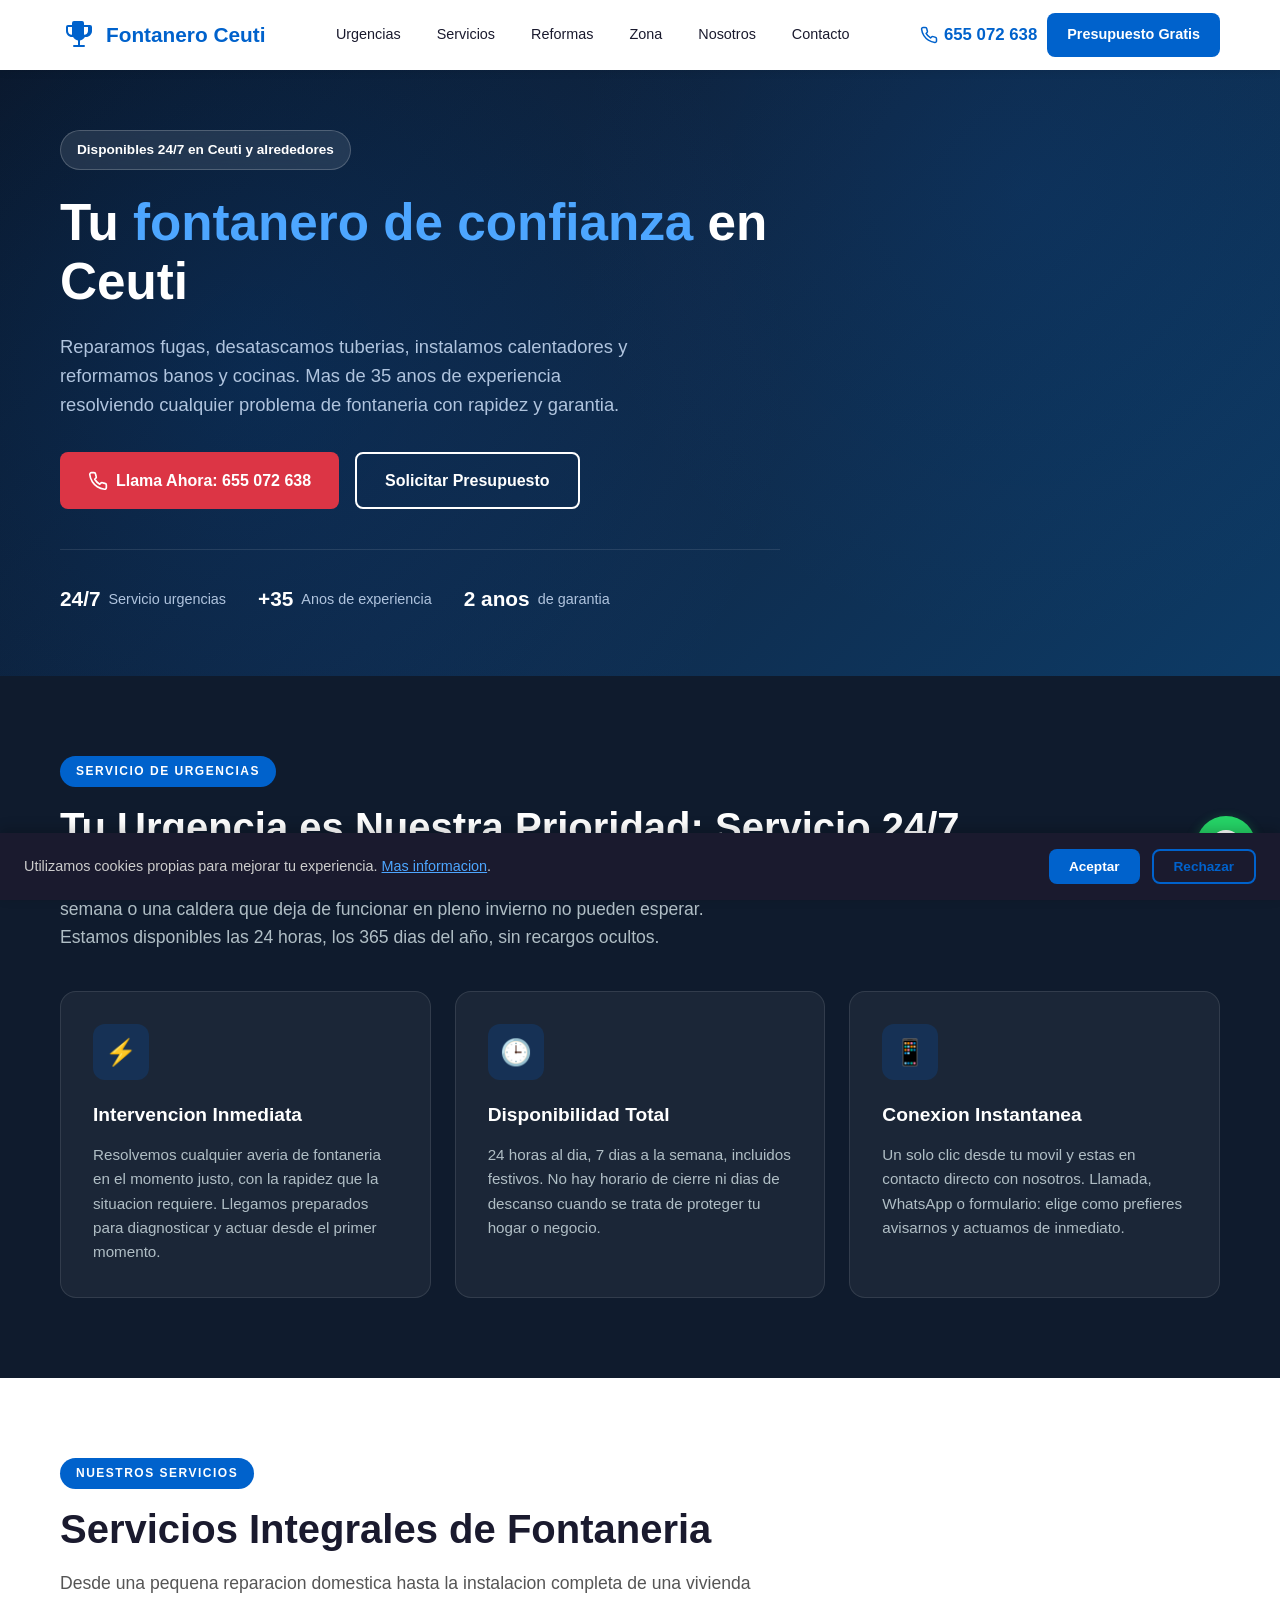
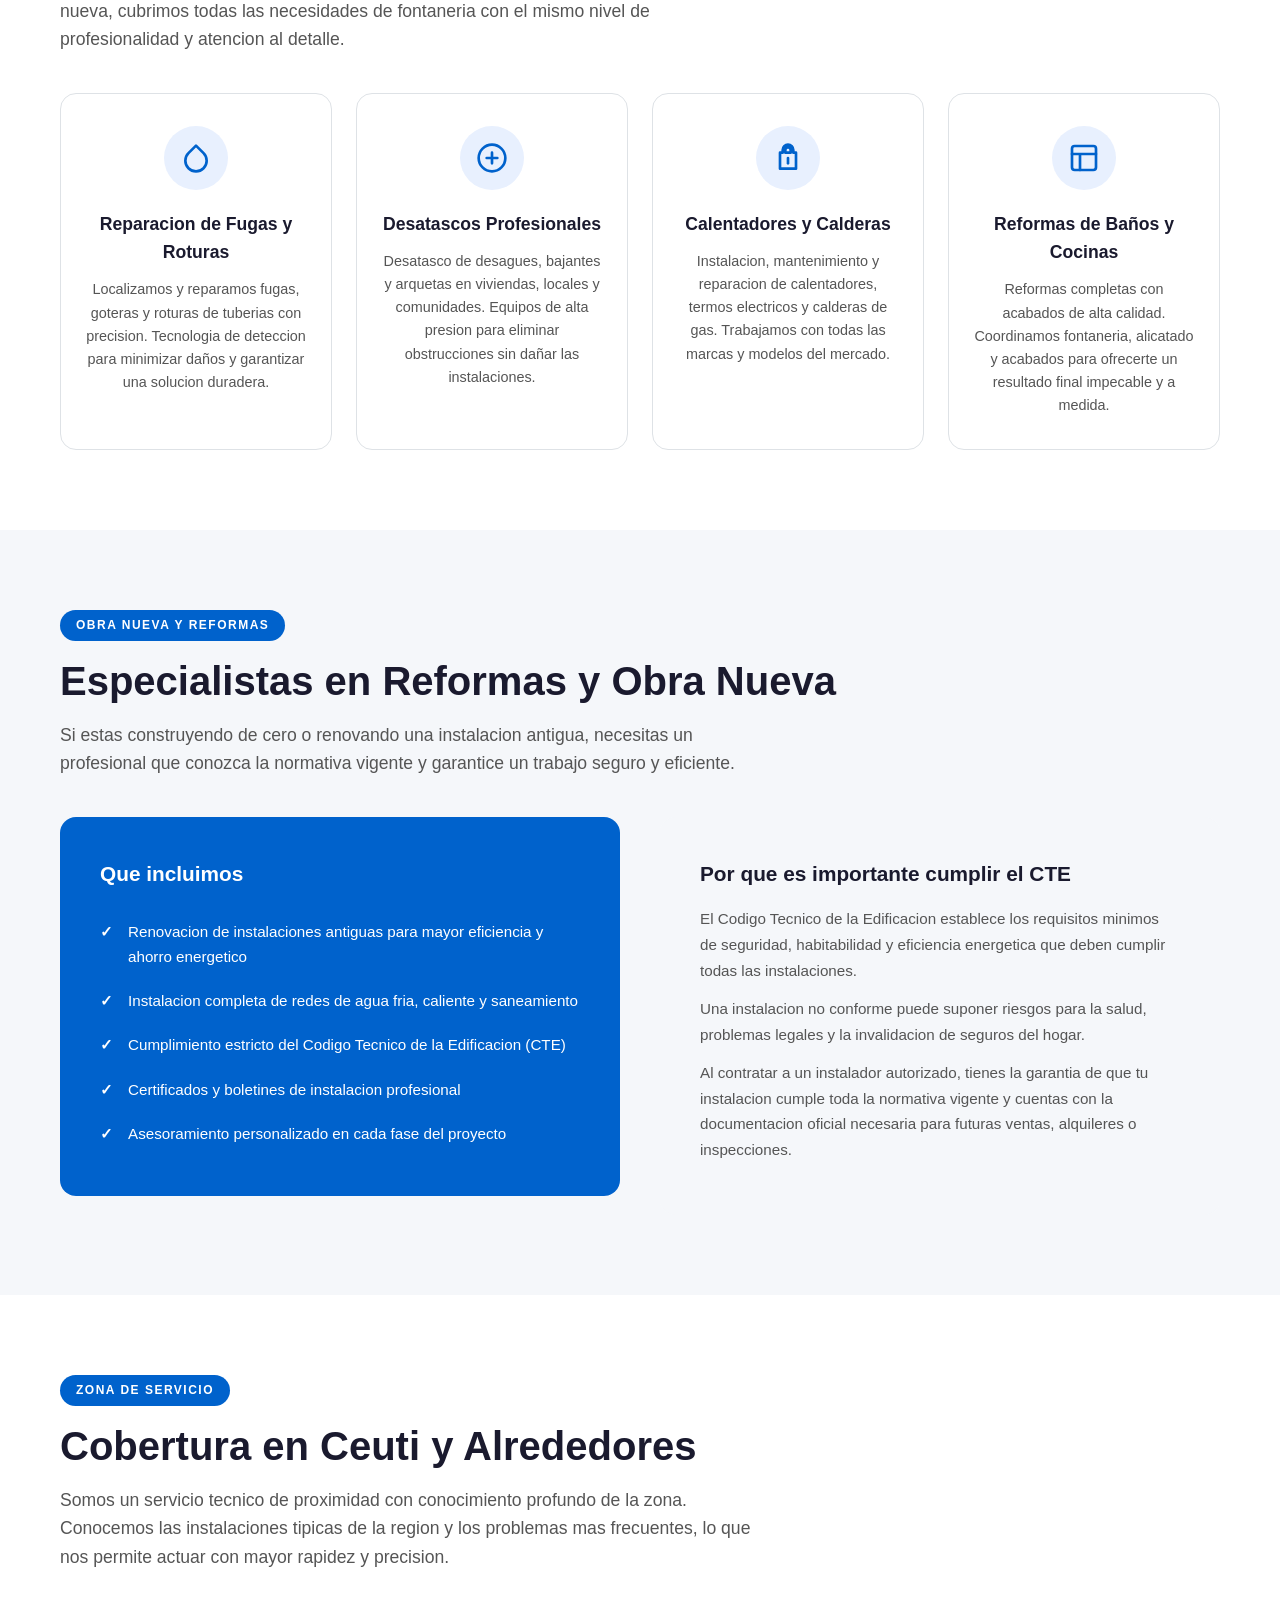
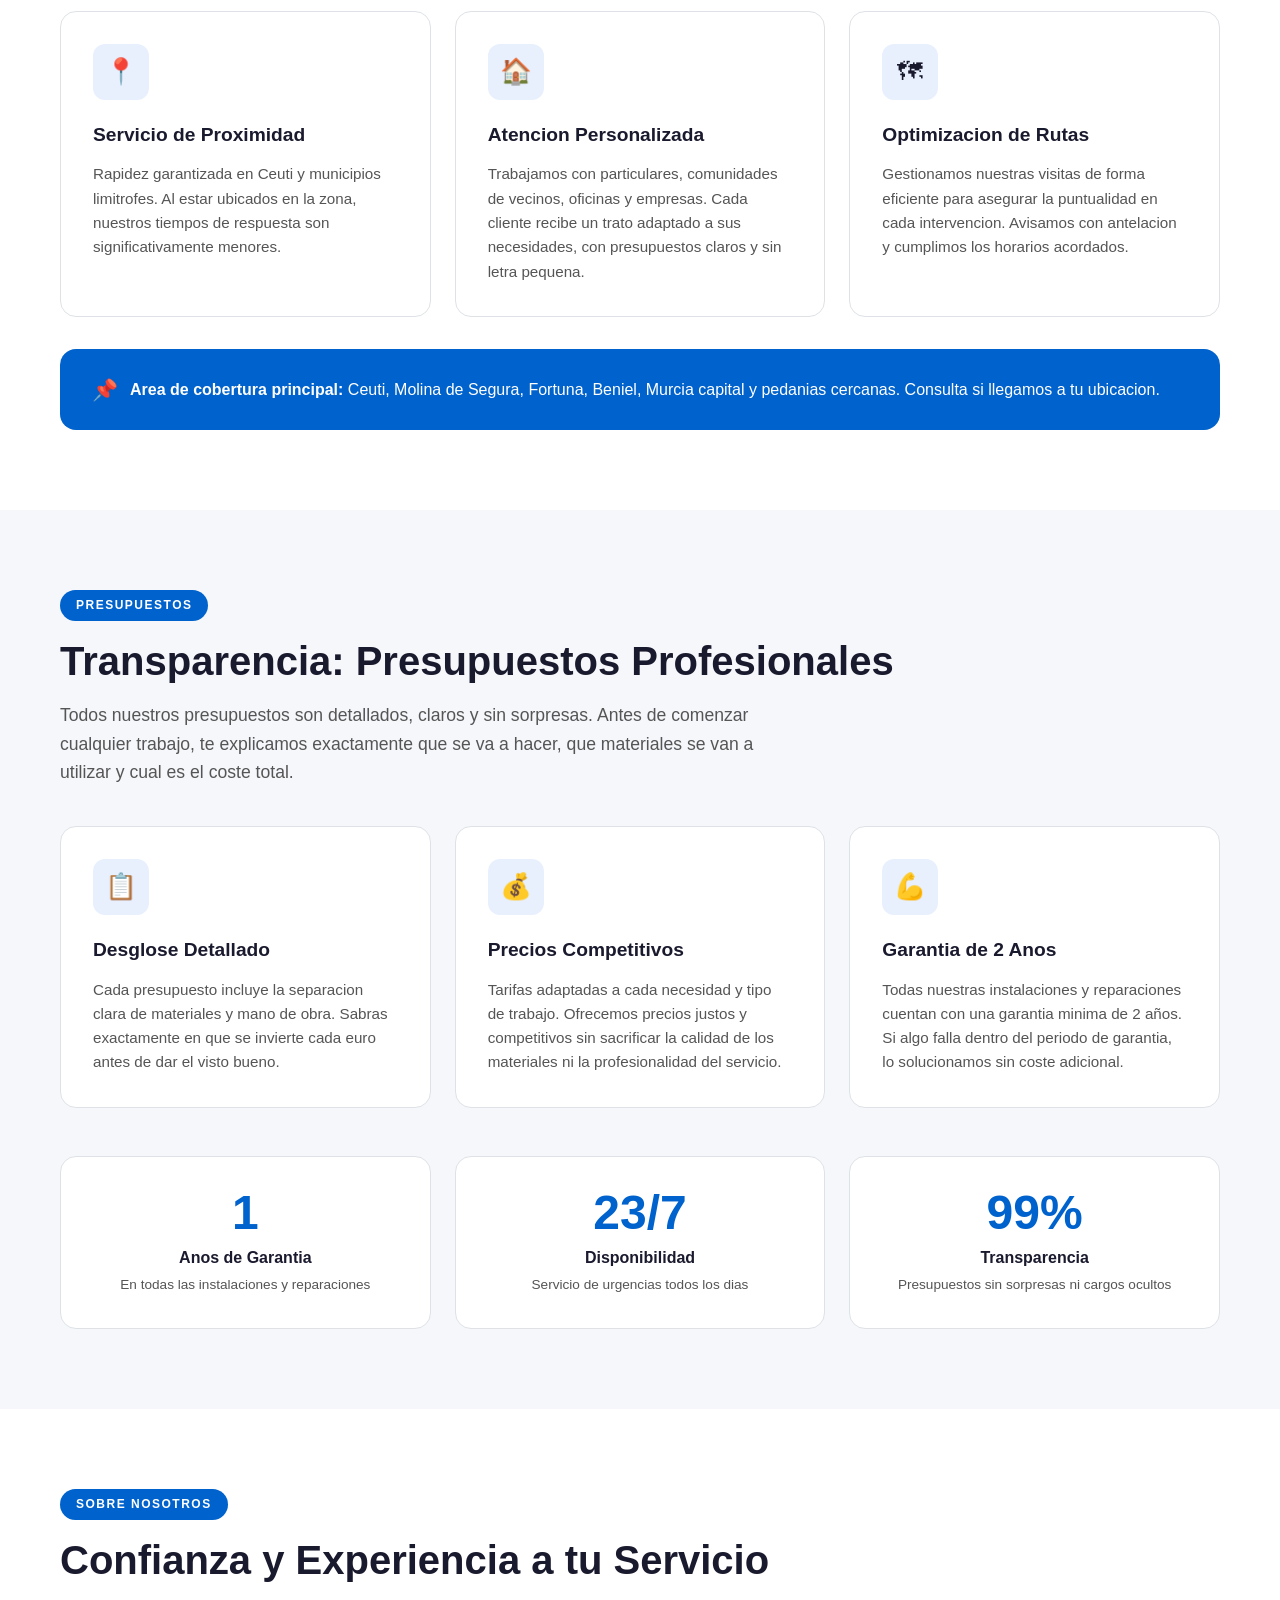
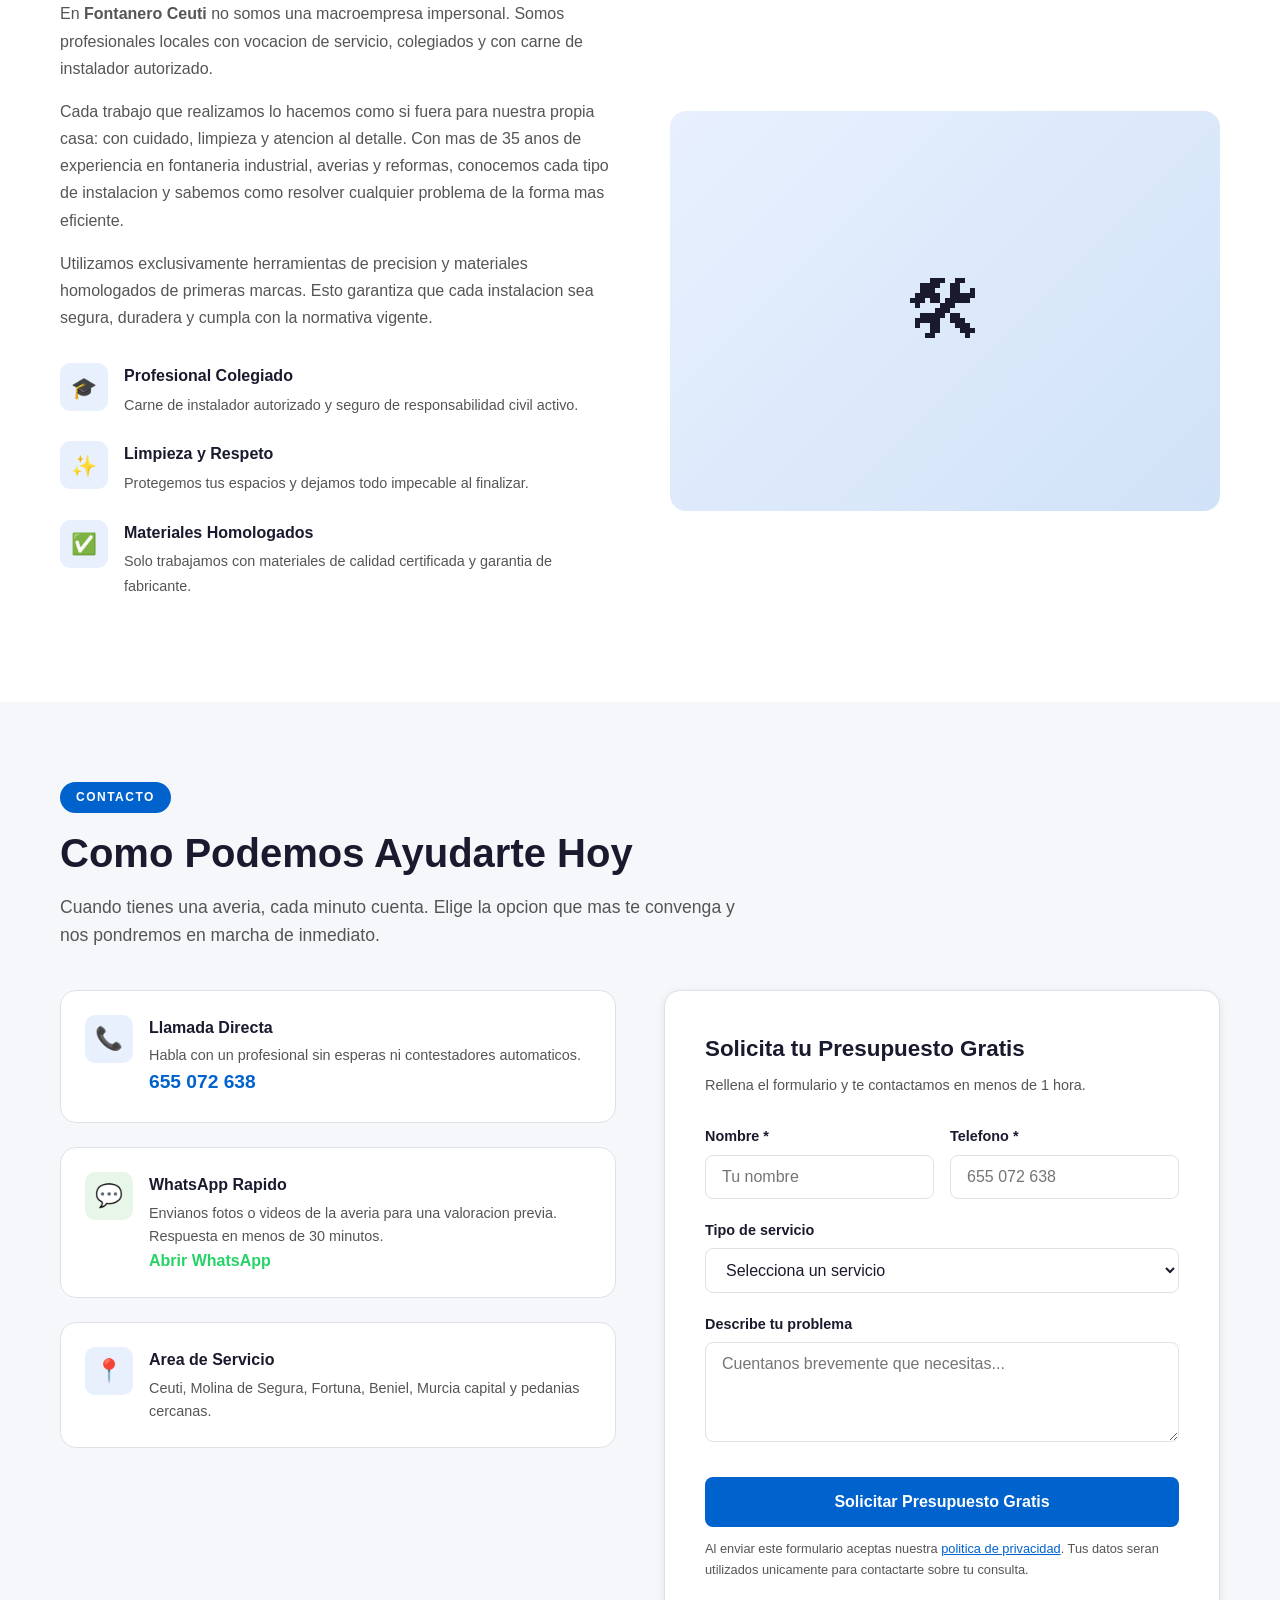
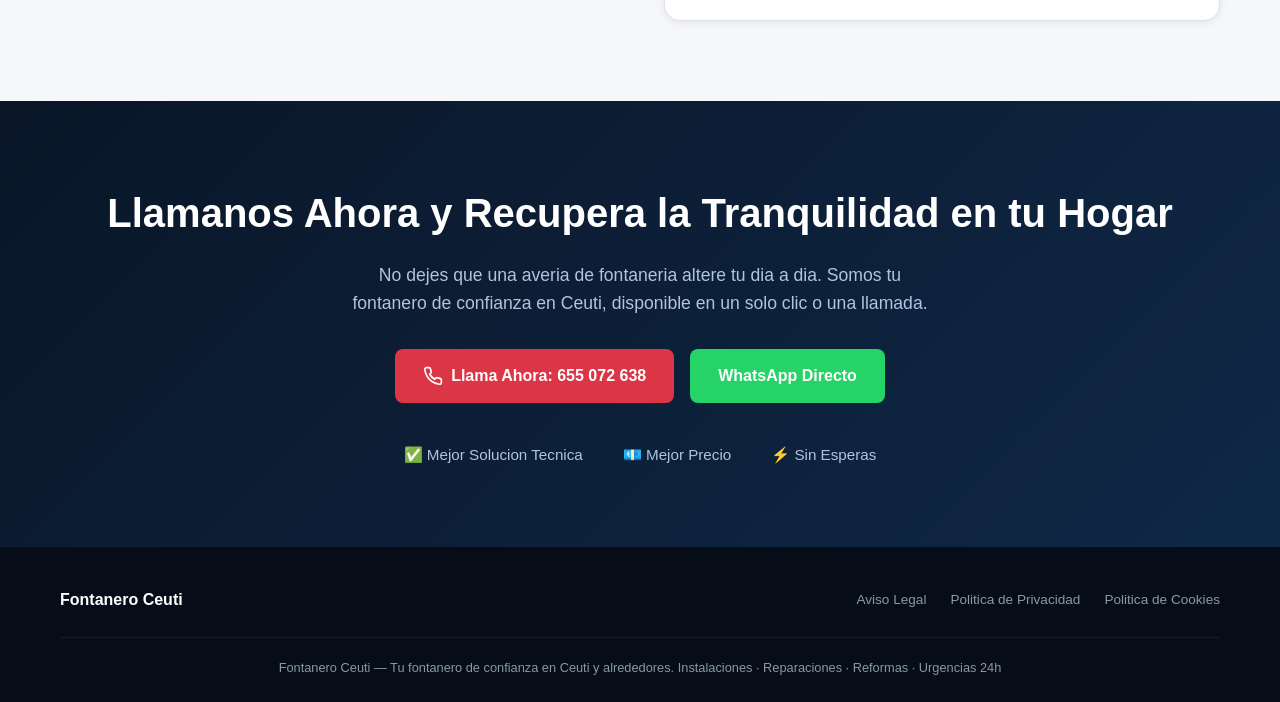
==== commit 0b0a4993: "Actualizar index.html" ====
--- a/index.html
+++ b/index.html
@@ -4,7 +4,7 @@
   <meta charset="UTF-8">
   <meta name="viewport" content="width=device-width, initial-scale=1.0">
   <title>Fontanero Ceuti | Urgencias 24h, Reparaciones y Reformas en Ceuti</title>
-  <meta name="description" content="Fontanero en Ceuti disponible 24 horas. Reparacion de fugas, desatascos, calentadores, reformas de banos y cocinas. Presupuesto sin compromiso. Llama al 655 072 638.">
+  <meta name="description" content="Fontanero en Ceuti disponible 24 horas. Reparacion de fugas, desatascos, calentadores, reformas de baños y cocinas. Presupuesto sin compromiso. Llama al 655 072 638.">
   <meta name="keywords" content="fontanero ceuti, fontanero urgente ceuti, desatascos ceuti, reparacion fugas ceuti, fontanero molina de segura, fontanero 24 horas murcia">
   <meta name="author" content="Fontanero Ceuti">
   <meta name="robots" content="index, follow">
@@ -125,7 +125,7 @@
       <span class="section__badge">Servicio de Urgencias</span>
       <h2 class="section__title fade-in">Tu Urgencia es Nuestra Prioridad: Servicio 24/7</h2>
       <p class="section__subtitle fade-in">
-        Las averias no avisan. Una tuberia rota a medianoche, un desbordamiento en fin de semana o una caldera que deja de funcionar en pleno invierno no pueden esperar. Estamos disponibles las 24 horas, los 365 dias del ano, sin recargos ocultos.
+        Las averias no avisan. Una tuberia rota a medianoche, un desbordamiento en fin de semana o una caldera que deja de funcionar en pleno invierno no pueden esperar. Estamos disponibles las 24 horas, los 365 dias del año, sin recargos ocultos.
       </p>
       <div class="cards-grid fade-in">
         <div class="card">
@@ -161,14 +161,14 @@
             <svg width="32" height="32" viewBox="0 0 24 24" fill="none" stroke="#0062cc" stroke-width="2" stroke-linecap="round" stroke-linejoin="round"><path d="M12 2.69l5.66 5.66a8 8 0 1 1-11.31 0z"/></svg>
           </div>
           <h3 class="service-card__title">Reparacion de Fugas y Roturas</h3>
-          <p class="service-card__text">Localizamos y reparamos fugas, goteras y roturas de tuberias con precision. Tecnologia de deteccion para minimizar danos y garantizar una solucion duradera.</p>
+          <p class="service-card__text">Localizamos y reparamos fugas, goteras y roturas de tuberias con precision. Tecnologia de deteccion para minimizar daños y garantizar una solucion duradera.</p>
         </div>
         <div class="service-card">
           <div class="service-card__icon">
             <svg width="32" height="32" viewBox="0 0 24 24" fill="none" stroke="#0062cc" stroke-width="2" stroke-linecap="round" stroke-linejoin="round"><circle cx="12" cy="12" r="10"/><path d="M8 12h8M12 8v8"/></svg>
           </div>
           <h3 class="service-card__title">Desatascos Profesionales</h3>
-          <p class="service-card__text">Desatasco de desagues, bajantes y arquetas en viviendas, locales y comunidades. Equipos de alta presion para eliminar obstrucciones sin danar las instalaciones.</p>
+          <p class="service-card__text">Desatasco de desagues, bajantes y arquetas en viviendas, locales y comunidades. Equipos de alta presion para eliminar obstrucciones sin dañar las instalaciones.</p>
         </div>
         <div class="service-card">
           <div class="service-card__icon">
@@ -181,7 +181,7 @@
           <div class="service-card__icon">
             <svg width="32" height="32" viewBox="0 0 24 24" fill="none" stroke="#0062cc" stroke-width="2" stroke-linecap="round" stroke-linejoin="round"><rect x="3" y="3" width="18" height="18" rx="2"/><path d="M3 9h18M9 21V9"/></svg>
           </div>
-          <h3 class="service-card__title">Reformas de Banos y Cocinas</h3>
+          <h3 class="service-card__title">Reformas de Baños y Cocinas</h3>
           <p class="service-card__text">Reformas completas con acabados de alta calidad. Coordinamos fontaneria, alicatado y acabados para ofrecerte un resultado final impecable y a medida.</p>
         </div>
       </div>
@@ -271,7 +271,7 @@
         <div class="card">
           <div class="card__icon">&#128170;</div>
           <h3 class="card__title">Garantia de 2 Anos</h3>
-          <p class="card__text">Todas nuestras instalaciones y reparaciones cuentan con una garantia minima de 2 anos. Si algo falla dentro del periodo de garantia, lo solucionamos sin coste adicional.</p>
+          <p class="card__text">Todas nuestras instalaciones y reparaciones cuentan con una garantia minima de 2 años. Si algo falla dentro del periodo de garantia, lo solucionamos sin coste adicional.</p>
         </div>
       </div>
       <div class="stats fade-in">
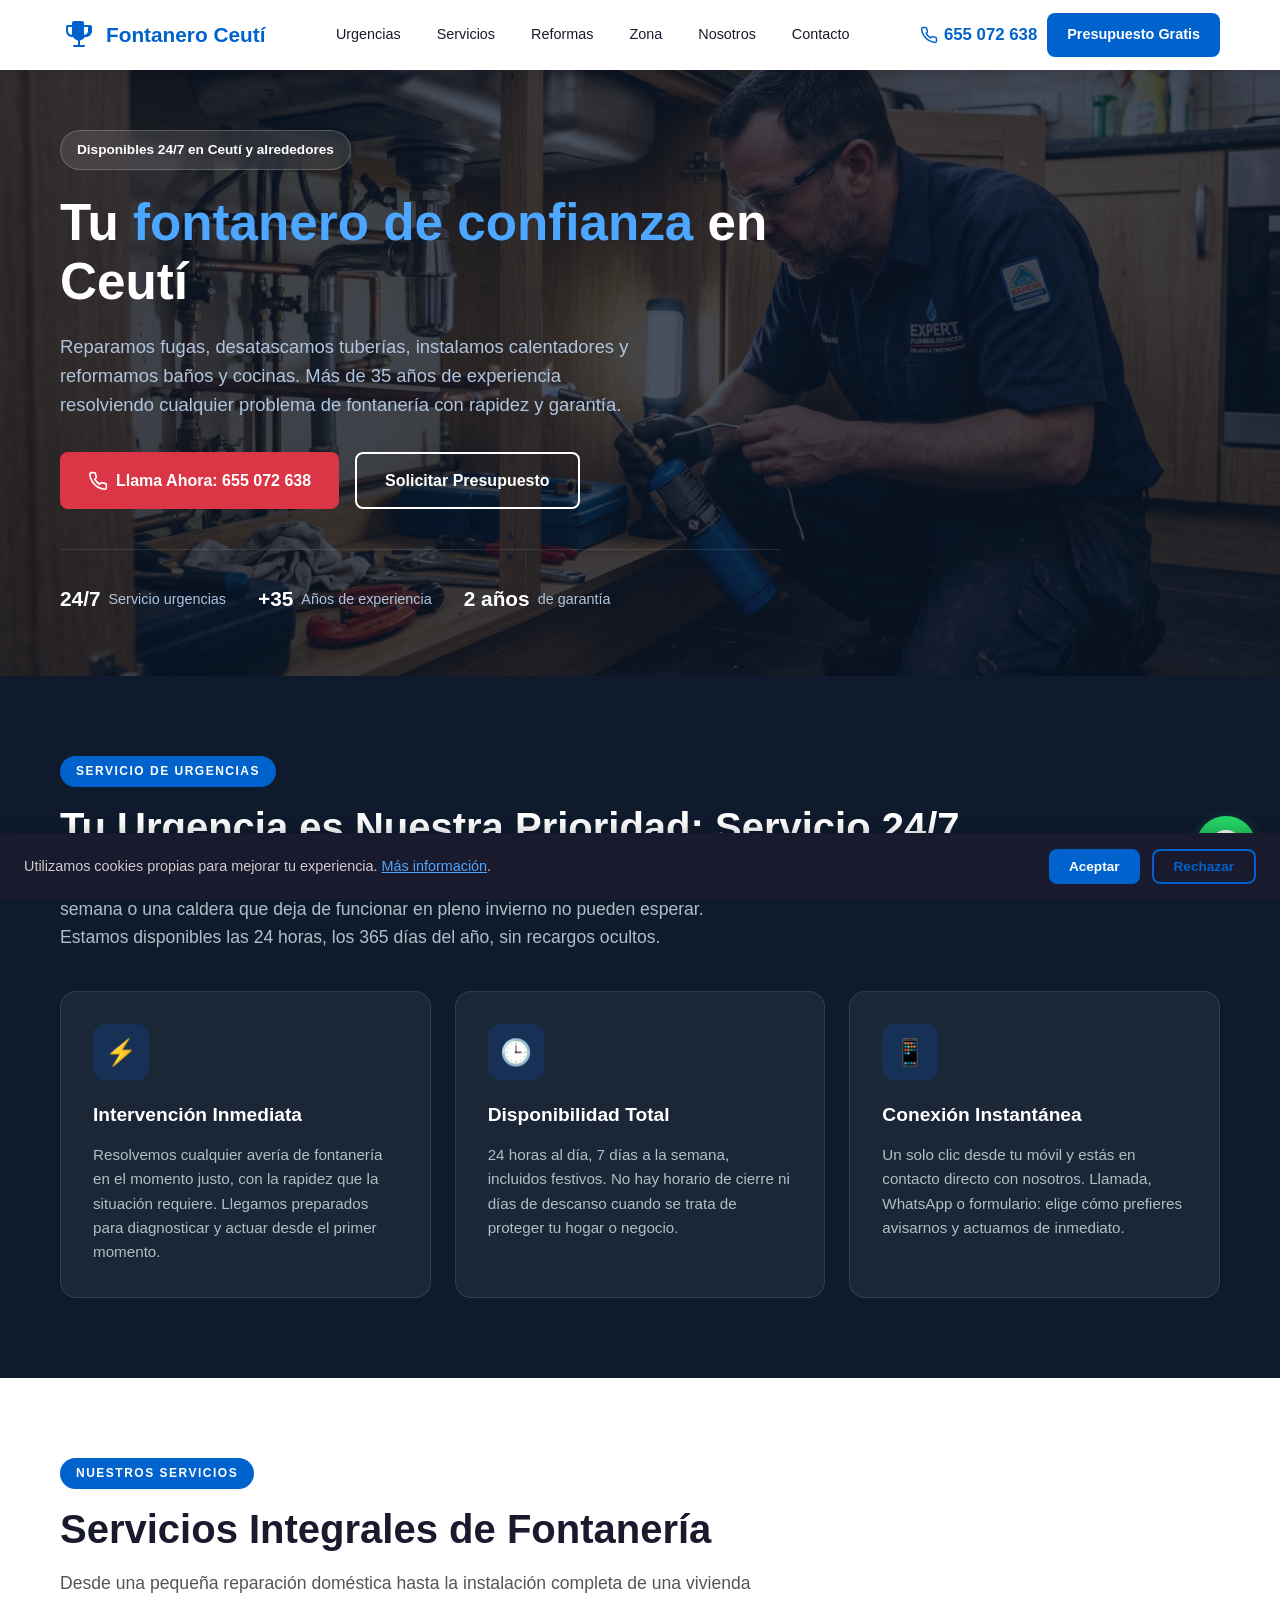
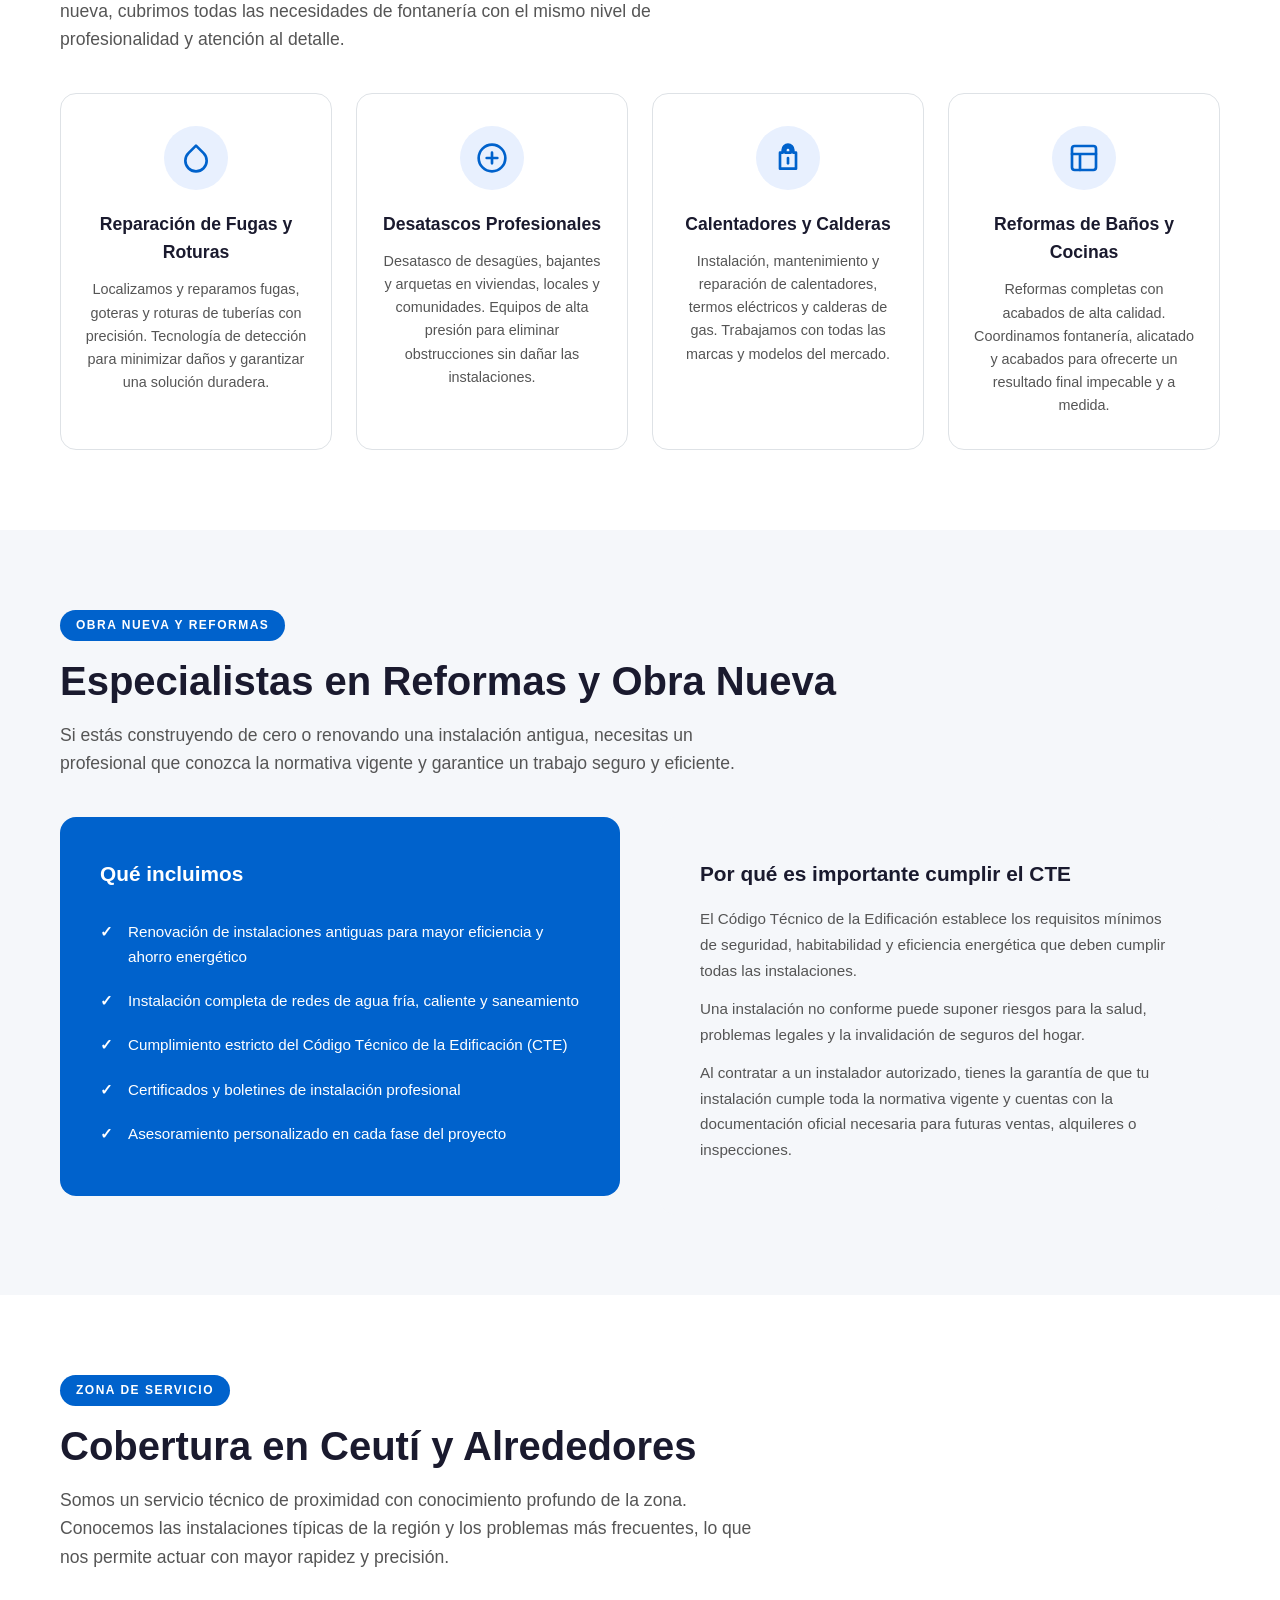
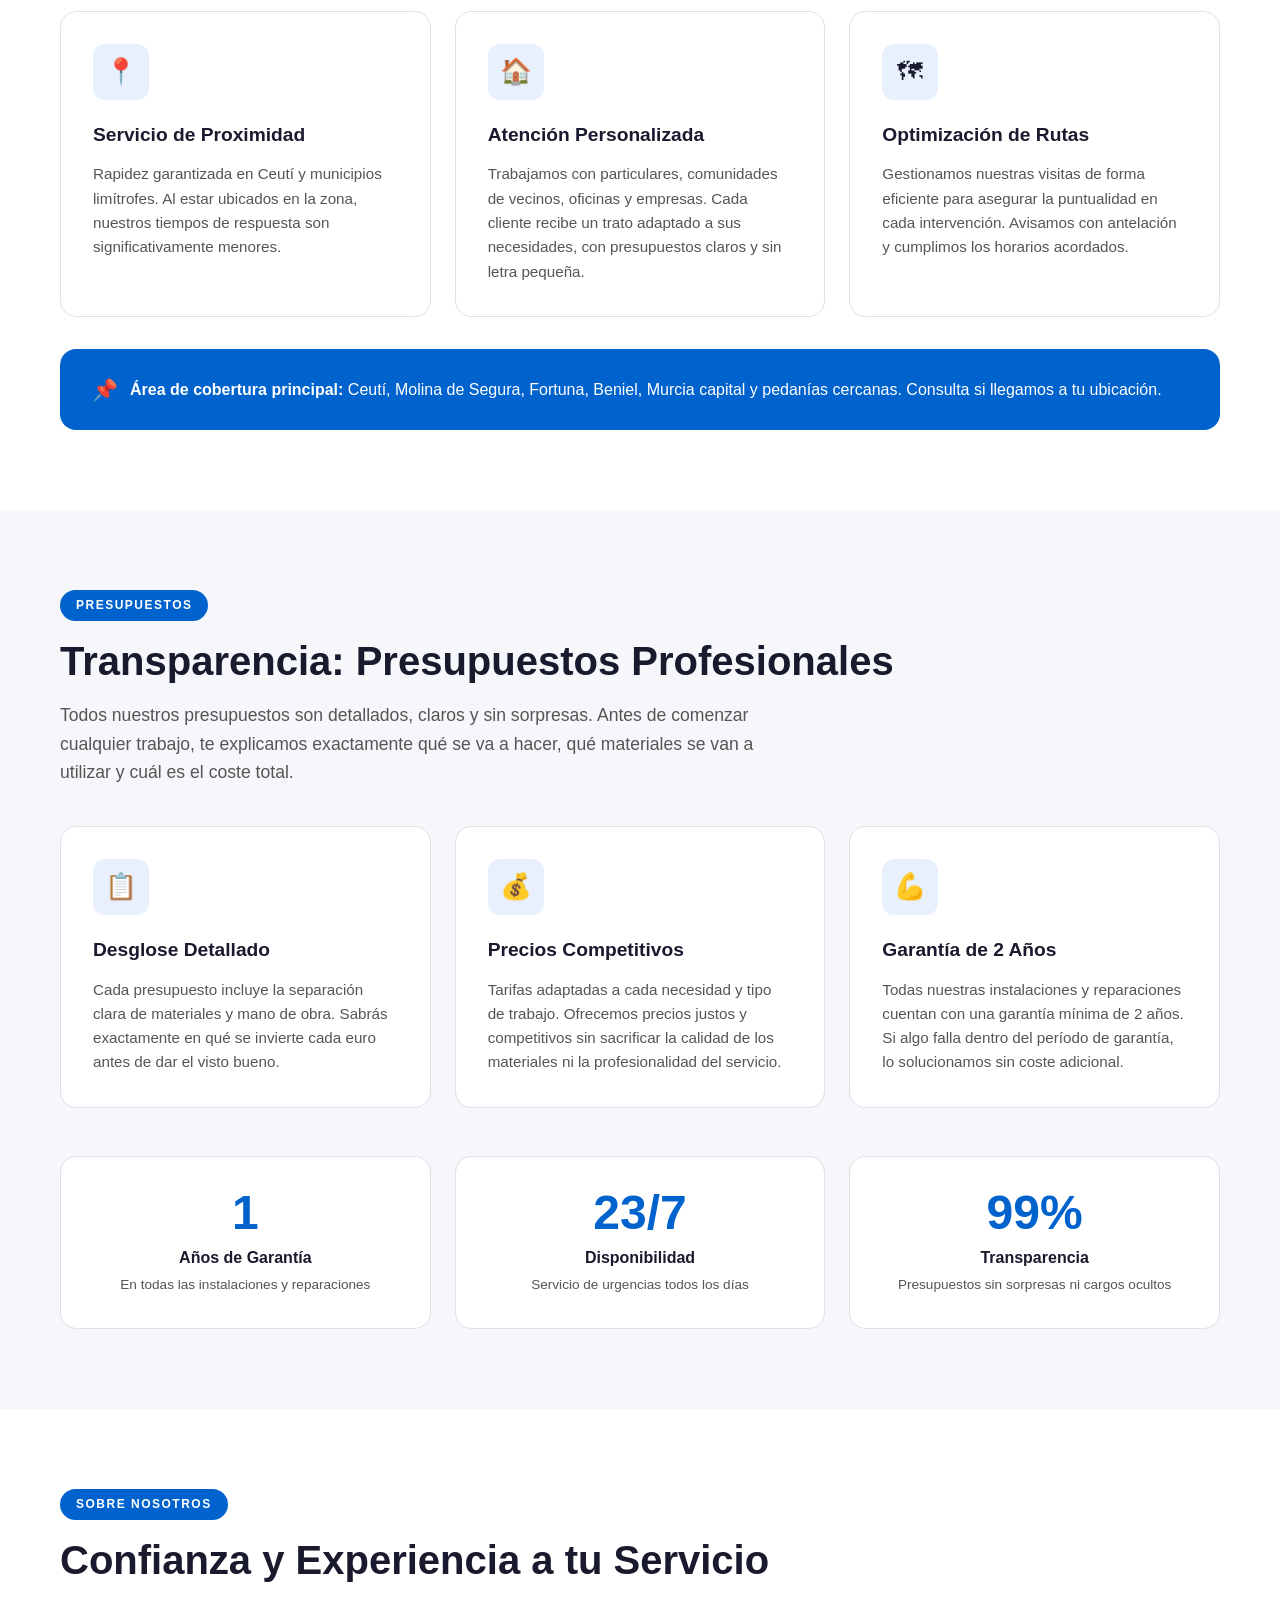
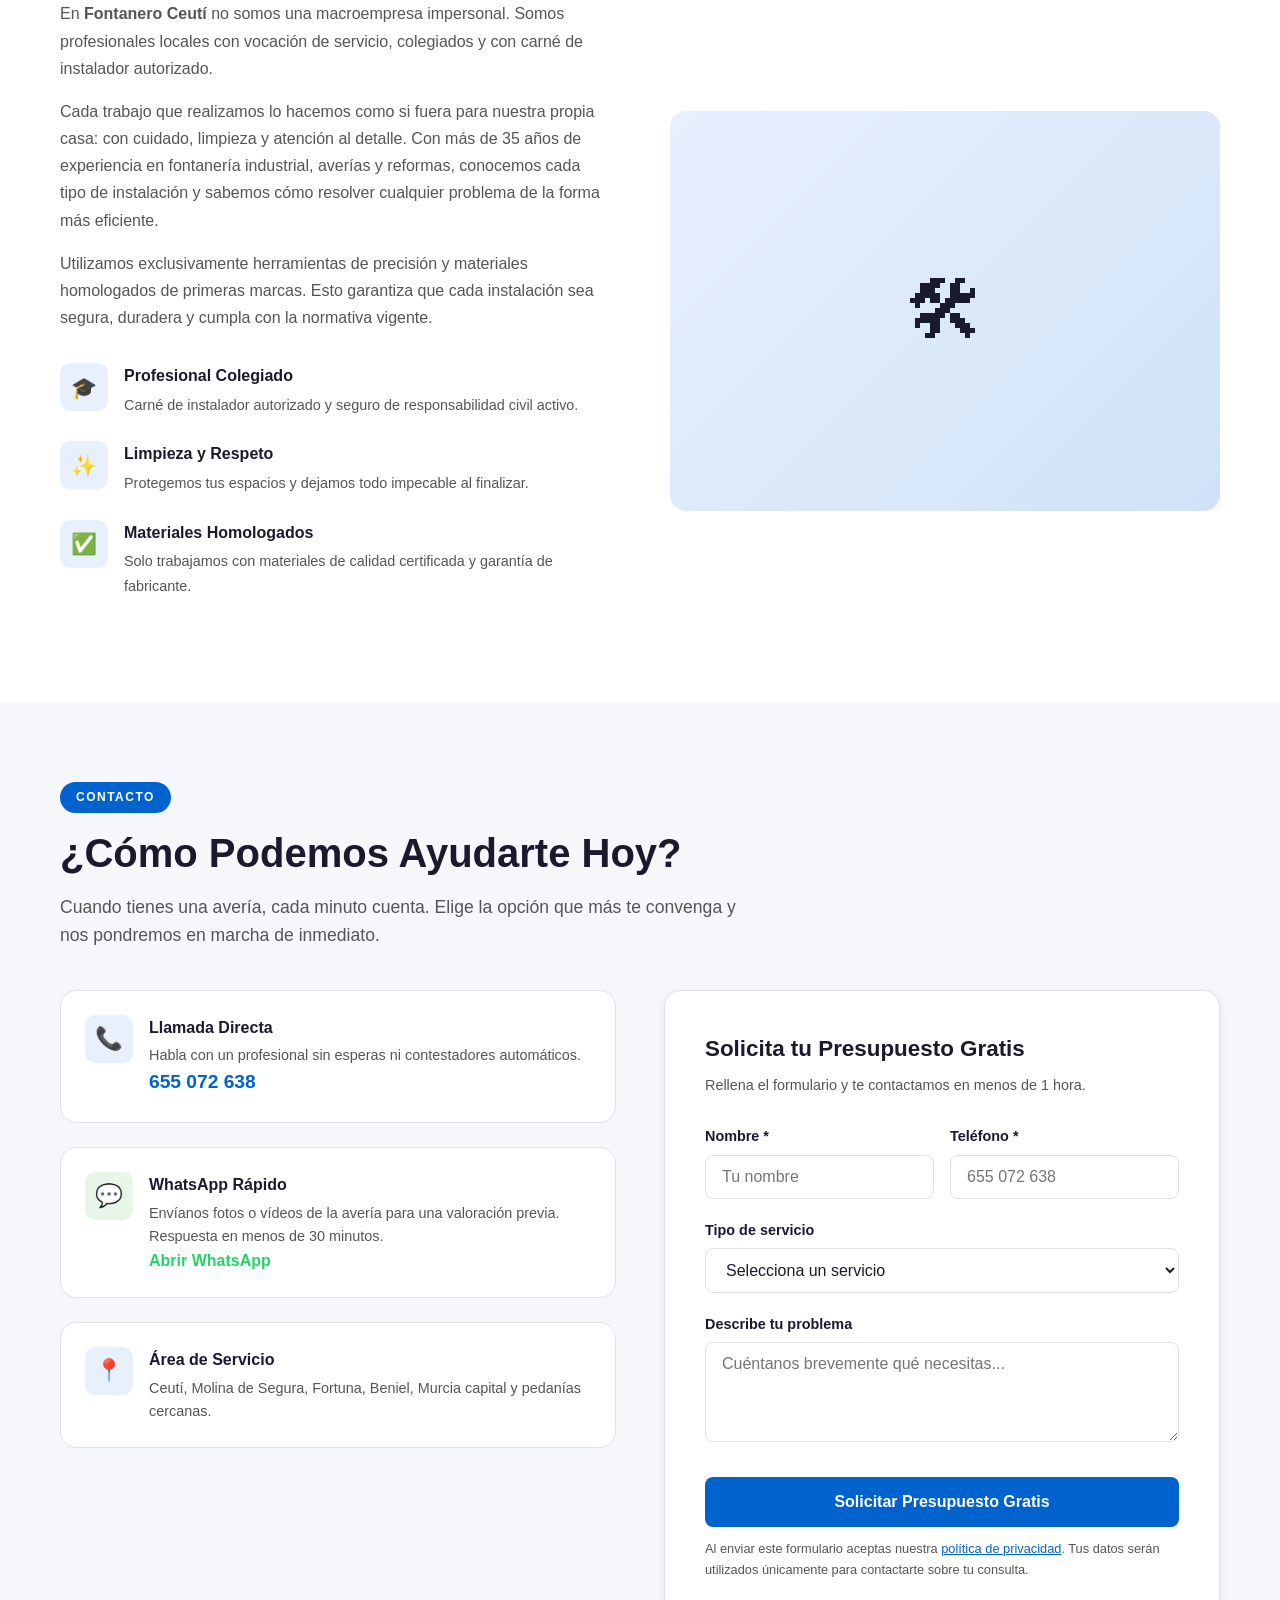
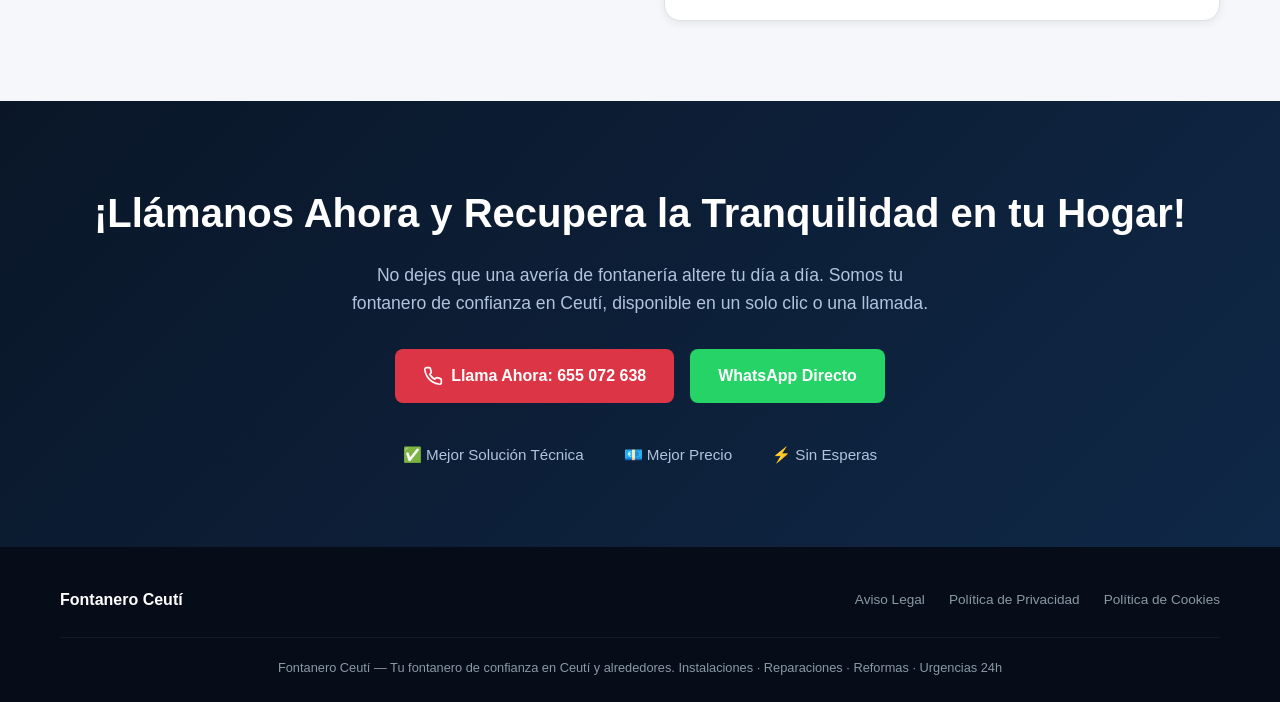
==== commit a8030d4c: "Corregir tildes y eñes en toda la web + activar Netlify Forms - Añadidas todas las tildes (á, é, í, " ====
--- a/index.html
+++ b/index.html
@@ -4,8 +4,8 @@
   <meta charset="UTF-8">
   <meta name="viewport" content="width=device-width, initial-scale=1.0">
   <title>Fontanero Ceuti | Urgencias 24h, Reparaciones y Reformas en Ceuti</title>
-  <meta name="description" content="Fontanero en Ceuti disponible 24 horas. Reparacion de fugas, desatascos, calentadores, reformas de baños y cocinas. Presupuesto sin compromiso. Llama al 655 072 638.">
-  <meta name="keywords" content="fontanero ceuti, fontanero urgente ceuti, desatascos ceuti, reparacion fugas ceuti, fontanero molina de segura, fontanero 24 horas murcia">
+  <meta name="description" content="Fontanero en Ceutí disponible 24 horas. Reparación de fugas, desatascos, calentadores, reformas de baños y cocinas. Presupuesto sin compromiso. Llama al 655 072 638.">
+  <meta name="keywords" content="fontanero ceutí, fontanero urgente ceutí, desatascos ceutí, reparación fugas ceutí, fontanero molina de segura, fontanero 24 horas murcia">
   <meta name="author" content="Fontanero Ceuti">
   <meta name="robots" content="index, follow">
   <link rel="canonical" href="https://fontaneroceuti.es/">
@@ -29,7 +29,7 @@
     "@context": "https://schema.org",
     "@type": "Plumber",
     "name": "Fontanero Ceuti",
-    "description": "Servicio profesional de fontaneria en Ceuti y alrededores. Urgencias 24h, reparaciones, desatascos, calentadores y reformas.",
+    "description": "Servicio profesional de fontanería en Ceutí y alrededores. Urgencias 24h, reparaciones, desatascos, calentadores y reformas.",
     "url": "https://fontaneroceuti.es",
     "telephone": "+34655072638",
     "address": {
@@ -39,7 +39,7 @@
       "addressCountry": "ES"
     },
     "areaServed": [
-      { "@type": "City", "name": "Ceuti" },
+      { "@type": "City", "name": "Ceutí" },
       { "@type": "City", "name": "Molina de Segura" },
       { "@type": "City", "name": "Fortuna" },
       { "@type": "City", "name": "Beniel" },
@@ -58,7 +58,7 @@
     <div class="header__inner">
       <a href="#inicio" class="header__logo">
         <svg viewBox="0 0 36 36" xmlns="http://www.w3.org/2000/svg"><path d="M28 8h-4V6a2 2 0 0 0-2-2h-8a2 2 0 0 0-2 2v2H8a2 2 0 0 0-2 2v4c0 3.3 2.7 6 6 6h1.1c1 1.8 2.8 3 4.9 3.5V28h-4a1 1 0 1 0 0 2h10a1 1 0 1 0 0-2h-4v-4.5c2.1-.5 3.9-1.7 4.9-3.5H26c3.3 0 6-2.7 6-6v-4a2 2 0 0 0-2-2zM8 14v-4h4v7.7A4 4 0 0 1 8 14zm20 0a4 4 0 0 1-4 3.7V10h4v4z"/></svg>
-        Fontanero Ceuti
+        Fontanero Ceutí
       </a>
 
       <nav class="nav" id="nav">
@@ -88,12 +88,12 @@
   <section class="hero" id="inicio">
     <div class="container">
       <div class="hero__content">
-        <div class="hero__badge">Disponibles 24/7 en Ceuti y alrededores</div>
+        <div class="hero__badge">Disponibles 24/7 en Ceutí y alrededores</div>
         <h1 class="hero__title">
-          Tu <span>fontanero de confianza</span> en Ceuti
+          Tu <span>fontanero de confianza</span> en Ceutí
         </h1>
         <p class="hero__text">
-          Reparamos fugas, desatascamos tuberias, instalamos calentadores y reformamos banos y cocinas. Mas de 35 anos de experiencia resolviendo cualquier problema de fontaneria con rapidez y garantia.
+          Reparamos fugas, desatascamos tuberías, instalamos calentadores y reformamos baños y cocinas. Más de 35 años de experiencia resolviendo cualquier problema de fontanería con rapidez y garantía.
         </p>
         <div class="hero__buttons">
           <a href="tel:+34655072638" class="btn btn--urgent">
@@ -109,10 +109,10 @@
             <strong>24/7</strong> Servicio urgencias
           </div>
           <div class="hero__trust-item">
-            <strong>+35</strong> Anos de experiencia
+            <strong>+35</strong> Años de experiencia
           </div>
           <div class="hero__trust-item">
-            <strong>2 anos</strong> de garantia
+            <strong>2 años</strong> de garantía
           </div>
         </div>
       </div>
@@ -125,23 +125,23 @@
       <span class="section__badge">Servicio de Urgencias</span>
       <h2 class="section__title fade-in">Tu Urgencia es Nuestra Prioridad: Servicio 24/7</h2>
       <p class="section__subtitle fade-in">
-        Las averias no avisan. Una tuberia rota a medianoche, un desbordamiento en fin de semana o una caldera que deja de funcionar en pleno invierno no pueden esperar. Estamos disponibles las 24 horas, los 365 dias del año, sin recargos ocultos.
+        Las averías no avisan. Una tubería rota a medianoche, un desbordamiento en fin de semana o una caldera que deja de funcionar en pleno invierno no pueden esperar. Estamos disponibles las 24 horas, los 365 días del año, sin recargos ocultos.
       </p>
       <div class="cards-grid fade-in">
         <div class="card">
           <div class="card__icon">&#9889;</div>
-          <h3 class="card__title">Intervencion Inmediata</h3>
-          <p class="card__text">Resolvemos cualquier averia de fontaneria en el momento justo, con la rapidez que la situacion requiere. Llegamos preparados para diagnosticar y actuar desde el primer momento.</p>
+          <h3 class="card__title">Intervención Inmediata</h3>
+          <p class="card__text">Resolvemos cualquier avería de fontanería en el momento justo, con la rapidez que la situación requiere. Llegamos preparados para diagnosticar y actuar desde el primer momento.</p>
         </div>
         <div class="card">
           <div class="card__icon">&#128338;</div>
           <h3 class="card__title">Disponibilidad Total</h3>
-          <p class="card__text">24 horas al dia, 7 dias a la semana, incluidos festivos. No hay horario de cierre ni dias de descanso cuando se trata de proteger tu hogar o negocio.</p>
+          <p class="card__text">24 horas al día, 7 días a la semana, incluidos festivos. No hay horario de cierre ni días de descanso cuando se trata de proteger tu hogar o negocio.</p>
         </div>
         <div class="card">
           <div class="card__icon">&#128241;</div>
-          <h3 class="card__title">Conexion Instantanea</h3>
-          <p class="card__text">Un solo clic desde tu movil y estas en contacto directo con nosotros. Llamada, WhatsApp o formulario: elige como prefieres avisarnos y actuamos de inmediato.</p>
+          <h3 class="card__title">Conexión Instantánea</h3>
+          <p class="card__text">Un solo clic desde tu móvil y estás en contacto directo con nosotros. Llamada, WhatsApp o formulario: elige cómo prefieres avisarnos y actuamos de inmediato.</p>
         </div>
       </div>
     </div>
@@ -151,38 +151,38 @@
   <section class="section" id="servicios">
     <div class="container">
       <span class="section__badge">Nuestros Servicios</span>
-      <h2 class="section__title fade-in">Servicios Integrales de Fontaneria</h2>
-      <p class="section__subtitle fade-in">
-        Desde una pequena reparacion domestica hasta la instalacion completa de una vivienda nueva, cubrimos todas las necesidades de fontaneria con el mismo nivel de profesionalidad y atencion al detalle.
+      <h2 class="section__title fade-in">Servicios Integrales de Fontanería</h2>
+      <p class="section__subtitle fade-in">
+        Desde una pequeña reparación doméstica hasta la instalación completa de una vivienda nueva, cubrimos todas las necesidades de fontanería con el mismo nivel de profesionalidad y atención al detalle.
       </p>
       <div class="services-grid fade-in">
         <div class="service-card">
           <div class="service-card__icon">
             <svg width="32" height="32" viewBox="0 0 24 24" fill="none" stroke="#0062cc" stroke-width="2" stroke-linecap="round" stroke-linejoin="round"><path d="M12 2.69l5.66 5.66a8 8 0 1 1-11.31 0z"/></svg>
           </div>
-          <h3 class="service-card__title">Reparacion de Fugas y Roturas</h3>
-          <p class="service-card__text">Localizamos y reparamos fugas, goteras y roturas de tuberias con precision. Tecnologia de deteccion para minimizar daños y garantizar una solucion duradera.</p>
+          <h3 class="service-card__title">Reparación de Fugas y Roturas</h3>
+          <p class="service-card__text">Localizamos y reparamos fugas, goteras y roturas de tuberías con precisión. Tecnología de detección para minimizar daños y garantizar una solución duradera.</p>
         </div>
         <div class="service-card">
           <div class="service-card__icon">
             <svg width="32" height="32" viewBox="0 0 24 24" fill="none" stroke="#0062cc" stroke-width="2" stroke-linecap="round" stroke-linejoin="round"><circle cx="12" cy="12" r="10"/><path d="M8 12h8M12 8v8"/></svg>
           </div>
           <h3 class="service-card__title">Desatascos Profesionales</h3>
-          <p class="service-card__text">Desatasco de desagues, bajantes y arquetas en viviendas, locales y comunidades. Equipos de alta presion para eliminar obstrucciones sin dañar las instalaciones.</p>
+          <p class="service-card__text">Desatasco de desagües, bajantes y arquetas en viviendas, locales y comunidades. Equipos de alta presión para eliminar obstrucciones sin dañar las instalaciones.</p>
         </div>
         <div class="service-card">
           <div class="service-card__icon">
             <svg width="32" height="32" viewBox="0 0 24 24" fill="none" stroke="#0062cc" stroke-width="2" stroke-linecap="round" stroke-linejoin="round"><path d="M12 2a4 4 0 0 0-4 4v2H6v12h12V8h-2V6a4 4 0 0 0-4-4zm0 2a2 2 0 0 1 2 2v2h-4V6a2 2 0 0 1 2-2z"/><line x1="12" y1="12" x2="12" y2="16"/></svg>
           </div>
           <h3 class="service-card__title">Calentadores y Calderas</h3>
-          <p class="service-card__text">Instalacion, mantenimiento y reparacion de calentadores, termos electricos y calderas de gas. Trabajamos con todas las marcas y modelos del mercado.</p>
+          <p class="service-card__text">Instalación, mantenimiento y reparación de calentadores, termos eléctricos y calderas de gas. Trabajamos con todas las marcas y modelos del mercado.</p>
         </div>
         <div class="service-card">
           <div class="service-card__icon">
             <svg width="32" height="32" viewBox="0 0 24 24" fill="none" stroke="#0062cc" stroke-width="2" stroke-linecap="round" stroke-linejoin="round"><rect x="3" y="3" width="18" height="18" rx="2"/><path d="M3 9h18M9 21V9"/></svg>
           </div>
           <h3 class="service-card__title">Reformas de Baños y Cocinas</h3>
-          <p class="service-card__text">Reformas completas con acabados de alta calidad. Coordinamos fontaneria, alicatado y acabados para ofrecerte un resultado final impecable y a medida.</p>
+          <p class="service-card__text">Reformas completas con acabados de alta calidad. Coordinamos fontanería, alicatado y acabados para ofrecerte un resultado final impecable y a medida.</p>
         </div>
       </div>
     </div>
@@ -194,24 +194,24 @@
       <span class="section__badge">Obra Nueva y Reformas</span>
       <h2 class="section__title fade-in">Especialistas en Reformas y Obra Nueva</h2>
       <p class="section__subtitle fade-in">
-        Si estas construyendo de cero o renovando una instalacion antigua, necesitas un profesional que conozca la normativa vigente y garantice un trabajo seguro y eficiente.
+        Si estás construyendo de cero o renovando una instalación antigua, necesitas un profesional que conozca la normativa vigente y garantice un trabajo seguro y eficiente.
       </p>
       <div class="obra-grid fade-in">
         <div class="obra-list">
-          <h3>Que incluimos</h3>
+          <h3>Qué incluimos</h3>
           <ul>
-            <li>Renovacion de instalaciones antiguas para mayor eficiencia y ahorro energetico</li>
-            <li>Instalacion completa de redes de agua fria, caliente y saneamiento</li>
-            <li>Cumplimiento estricto del Codigo Tecnico de la Edificacion (CTE)</li>
-            <li>Certificados y boletines de instalacion profesional</li>
+            <li>Renovación de instalaciones antiguas para mayor eficiencia y ahorro energético</li>
+            <li>Instalación completa de redes de agua fría, caliente y saneamiento</li>
+            <li>Cumplimiento estricto del Código Técnico de la Edificación (CTE)</li>
+            <li>Certificados y boletines de instalación profesional</li>
             <li>Asesoramiento personalizado en cada fase del proyecto</li>
           </ul>
         </div>
         <div class="obra-info">
-          <h3>Por que es importante cumplir el CTE</h3>
-          <p>El Codigo Tecnico de la Edificacion establece los requisitos minimos de seguridad, habitabilidad y eficiencia energetica que deben cumplir todas las instalaciones.</p>
-          <p>Una instalacion no conforme puede suponer riesgos para la salud, problemas legales y la invalidacion de seguros del hogar.</p>
-          <p>Al contratar a un instalador autorizado, tienes la garantia de que tu instalacion cumple toda la normativa vigente y cuentas con la documentacion oficial necesaria para futuras ventas, alquileres o inspecciones.</p>
+          <h3>Por qué es importante cumplir el CTE</h3>
+          <p>El Código Técnico de la Edificación establece los requisitos mínimos de seguridad, habitabilidad y eficiencia energética que deben cumplir todas las instalaciones.</p>
+          <p>Una instalación no conforme puede suponer riesgos para la salud, problemas legales y la invalidación de seguros del hogar.</p>
+          <p>Al contratar a un instalador autorizado, tienes la garantía de que tu instalación cumple toda la normativa vigente y cuentas con la documentación oficial necesaria para futuras ventas, alquileres o inspecciones.</p>
         </div>
       </div>
     </div>
@@ -221,30 +221,30 @@
   <section class="section" id="cobertura">
     <div class="container">
       <span class="section__badge">Zona de Servicio</span>
-      <h2 class="section__title fade-in">Cobertura en Ceuti y Alrededores</h2>
-      <p class="section__subtitle fade-in">
-        Somos un servicio tecnico de proximidad con conocimiento profundo de la zona. Conocemos las instalaciones tipicas de la region y los problemas mas frecuentes, lo que nos permite actuar con mayor rapidez y precision.
+      <h2 class="section__title fade-in">Cobertura en Ceutí y Alrededores</h2>
+      <p class="section__subtitle fade-in">
+        Somos un servicio técnico de proximidad con conocimiento profundo de la zona. Conocemos las instalaciones típicas de la región y los problemas más frecuentes, lo que nos permite actuar con mayor rapidez y precisión.
       </p>
       <div class="cards-grid fade-in">
         <div class="card">
           <div class="card__icon">&#128205;</div>
           <h3 class="card__title">Servicio de Proximidad</h3>
-          <p class="card__text">Rapidez garantizada en Ceuti y municipios limitrofes. Al estar ubicados en la zona, nuestros tiempos de respuesta son significativamente menores.</p>
+          <p class="card__text">Rapidez garantizada en Ceutí y municipios limítrofes. Al estar ubicados en la zona, nuestros tiempos de respuesta son significativamente menores.</p>
         </div>
         <div class="card">
           <div class="card__icon">&#127968;</div>
-          <h3 class="card__title">Atencion Personalizada</h3>
-          <p class="card__text">Trabajamos con particulares, comunidades de vecinos, oficinas y empresas. Cada cliente recibe un trato adaptado a sus necesidades, con presupuestos claros y sin letra pequena.</p>
+          <h3 class="card__title">Atención Personalizada</h3>
+          <p class="card__text">Trabajamos con particulares, comunidades de vecinos, oficinas y empresas. Cada cliente recibe un trato adaptado a sus necesidades, con presupuestos claros y sin letra pequeña.</p>
         </div>
         <div class="card">
           <div class="card__icon">&#128506;</div>
-          <h3 class="card__title">Optimizacion de Rutas</h3>
-          <p class="card__text">Gestionamos nuestras visitas de forma eficiente para asegurar la puntualidad en cada intervencion. Avisamos con antelacion y cumplimos los horarios acordados.</p>
+          <h3 class="card__title">Optimización de Rutas</h3>
+          <p class="card__text">Gestionamos nuestras visitas de forma eficiente para asegurar la puntualidad en cada intervención. Avisamos con antelación y cumplimos los horarios acordados.</p>
         </div>
       </div>
       <div class="coverage-note fade-in">
         <span style="font-size:1.3rem;">&#128204;</span>
-        <span><strong>Area de cobertura principal:</strong> Ceuti, Molina de Segura, Fortuna, Beniel, Murcia capital y pedanias cercanas. Consulta si llegamos a tu ubicacion.</span>
+        <span><strong>Área de cobertura principal:</strong> Ceutí, Molina de Segura, Fortuna, Beniel, Murcia capital y pedanías cercanas. Consulta si llegamos a tu ubicación.</span>
       </div>
     </div>
   </section>
@@ -255,13 +255,13 @@
       <span class="section__badge">Presupuestos</span>
       <h2 class="section__title fade-in">Transparencia: Presupuestos Profesionales</h2>
       <p class="section__subtitle fade-in">
-        Todos nuestros presupuestos son detallados, claros y sin sorpresas. Antes de comenzar cualquier trabajo, te explicamos exactamente que se va a hacer, que materiales se van a utilizar y cual es el coste total.
+        Todos nuestros presupuestos son detallados, claros y sin sorpresas. Antes de comenzar cualquier trabajo, te explicamos exactamente qué se va a hacer, qué materiales se van a utilizar y cuál es el coste total.
       </p>
       <div class="cards-grid fade-in">
         <div class="card">
           <div class="card__icon">&#128203;</div>
           <h3 class="card__title">Desglose Detallado</h3>
-          <p class="card__text">Cada presupuesto incluye la separacion clara de materiales y mano de obra. Sabras exactamente en que se invierte cada euro antes de dar el visto bueno.</p>
+          <p class="card__text">Cada presupuesto incluye la separación clara de materiales y mano de obra. Sabrás exactamente en qué se invierte cada euro antes de dar el visto bueno.</p>
         </div>
         <div class="card">
           <div class="card__icon">&#128176;</div>
@@ -270,20 +270,20 @@
         </div>
         <div class="card">
           <div class="card__icon">&#128170;</div>
-          <h3 class="card__title">Garantia de 2 Anos</h3>
-          <p class="card__text">Todas nuestras instalaciones y reparaciones cuentan con una garantia minima de 2 años. Si algo falla dentro del periodo de garantia, lo solucionamos sin coste adicional.</p>
+          <h3 class="card__title">Garantía de 2 Años</h3>
+          <p class="card__text">Todas nuestras instalaciones y reparaciones cuentan con una garantía mínima de 2 años. Si algo falla dentro del período de garantía, lo solucionamos sin coste adicional.</p>
         </div>
       </div>
       <div class="stats fade-in">
         <div class="stat">
           <div class="stat__number" data-target="2" data-suffix="">0</div>
-          <div class="stat__label">Anos de Garantia</div>
+          <div class="stat__label">Años de Garantía</div>
           <div class="stat__desc">En todas las instalaciones y reparaciones</div>
         </div>
         <div class="stat">
           <div class="stat__number" data-target="24" data-suffix="/7">0</div>
           <div class="stat__label">Disponibilidad</div>
-          <div class="stat__desc">Servicio de urgencias todos los dias</div>
+          <div class="stat__desc">Servicio de urgencias todos los días</div>
         </div>
         <div class="stat">
           <div class="stat__number" data-target="100" data-suffix="%">0</div>
@@ -301,15 +301,15 @@
       <h2 class="section__title fade-in">Confianza y Experiencia a tu Servicio</h2>
       <div class="about-grid fade-in">
         <div class="about__text">
-          <p>En <strong>Fontanero Ceuti</strong> no somos una macroempresa impersonal. Somos profesionales locales con vocacion de servicio, colegiados y con carne de instalador autorizado.</p>
-          <p>Cada trabajo que realizamos lo hacemos como si fuera para nuestra propia casa: con cuidado, limpieza y atencion al detalle. Con mas de 35 anos de experiencia en fontaneria industrial, averias y reformas, conocemos cada tipo de instalacion y sabemos como resolver cualquier problema de la forma mas eficiente.</p>
-          <p>Utilizamos exclusivamente herramientas de precision y materiales homologados de primeras marcas. Esto garantiza que cada instalacion sea segura, duradera y cumpla con la normativa vigente.</p>
+          <p>En <strong>Fontanero Ceutí</strong> no somos una macroempresa impersonal. Somos profesionales locales con vocación de servicio, colegiados y con carné de instalador autorizado.</p>
+          <p>Cada trabajo que realizamos lo hacemos como si fuera para nuestra propia casa: con cuidado, limpieza y atención al detalle. Con más de 35 años de experiencia en fontanería industrial, averías y reformas, conocemos cada tipo de instalación y sabemos cómo resolver cualquier problema de la forma más eficiente.</p>
+          <p>Utilizamos exclusivamente herramientas de precisión y materiales homologados de primeras marcas. Esto garantiza que cada instalación sea segura, duradera y cumpla con la normativa vigente.</p>
           <div class="about__features">
             <div class="about__feature">
               <div class="about__feature-icon">&#127891;</div>
               <div>
                 <h4>Profesional Colegiado</h4>
-                <p>Carne de instalador autorizado y seguro de responsabilidad civil activo.</p>
+                <p>Carné de instalador autorizado y seguro de responsabilidad civil activo.</p>
               </div>
             </div>
             <div class="about__feature">
@@ -323,7 +323,7 @@
               <div class="about__feature-icon">&#9989;</div>
               <div>
                 <h4>Materiales Homologados</h4>
-                <p>Solo trabajamos con materiales de calidad certificada y garantia de fabricante.</p>
+                <p>Solo trabajamos con materiales de calidad certificada y garantía de fabricante.</p>
               </div>
             </div>
           </div>
@@ -337,9 +337,9 @@
   <section class="section section--alt" id="contacto">
     <div class="container">
       <span class="section__badge">Contacto</span>
-      <h2 class="section__title fade-in">Como Podemos Ayudarte Hoy</h2>
-      <p class="section__subtitle fade-in">
-        Cuando tienes una averia, cada minuto cuenta. Elige la opcion que mas te convenga y nos pondremos en marcha de inmediato.
+      <h2 class="section__title fade-in">¿Cómo Podemos Ayudarte Hoy?</h2>
+      <p class="section__subtitle fade-in">
+        Cuando tienes una avería, cada minuto cuenta. Elige la opción que más te convenga y nos pondremos en marcha de inmediato.
       </p>
       <div class="contact-grid fade-in">
 
@@ -349,29 +349,29 @@
             <div class="contact-method__icon">&#128222;</div>
             <div>
               <h4>Llamada Directa</h4>
-              <p>Habla con un profesional sin esperas ni contestadores automaticos.</p>
+              <p>Habla con un profesional sin esperas ni contestadores automáticos.</p>
               <span style="color:#0062cc;font-weight:700;font-size:1.2rem;">655 072 638</span>
             </div>
           </a>
           <a href="https://wa.me/34655072638?text=Hola%2C%20necesito%20un%20fontanero.%20%C2%BFPueden%20ayudarme%3F" target="_blank" rel="noopener" class="contact-method" style="text-decoration:none;color:inherit;">
             <div class="contact-method__icon" style="background:#e8f5e9;">&#128172;</div>
             <div>
-              <h4>WhatsApp Rapido</h4>
-              <p>Envianos fotos o videos de la averia para una valoracion previa. Respuesta en menos de 30 minutos.</p>
+              <h4>WhatsApp Rápido</h4>
+              <p>Envíanos fotos o vídeos de la avería para una valoración previa. Respuesta en menos de 30 minutos.</p>
               <span style="color:#25d366;font-weight:700;">Abrir WhatsApp</span>
             </div>
           </a>
           <div class="contact-method">
             <div class="contact-method__icon">&#128205;</div>
             <div>
-              <h4>Area de Servicio</h4>
-              <p>Ceuti, Molina de Segura, Fortuna, Beniel, Murcia capital y pedanias cercanas.</p>
+              <h4>Área de Servicio</h4>
+              <p>Ceutí, Molina de Segura, Fortuna, Beniel, Murcia capital y pedanías cercanas.</p>
             </div>
           </div>
         </div>
 
         <!-- Formulario -->
-        <form class="form" id="contactForm">
+        <form class="form" id="contactForm" name="contacto" method="POST" data-netlify="true">
           <div class="form__fields">
             <h3 class="form__title">Solicita tu Presupuesto Gratis</h3>
             <p class="form__subtitle">Rellena el formulario y te contactamos en menos de 1 hora.</p>
@@ -383,9 +383,9 @@
                 <span class="form__error">Este campo es obligatorio</span>
               </div>
               <div class="form__group">
-                <label class="form__label" for="telefono">Telefono *</label>
+                <label class="form__label" for="telefono">Teléfono *</label>
                 <input class="form__input" type="tel" id="telefono" name="telefono" placeholder="655 072 638" required>
-                <span class="form__error">Introduce un telefono valido</span>
+                <span class="form__error">Introduce un teléfono válido</span>
               </div>
             </div>
 
@@ -393,19 +393,19 @@
               <label class="form__label" for="servicio">Tipo de servicio</label>
               <select class="form__select" id="servicio" name="servicio">
                 <option value="">Selecciona un servicio</option>
-                <option value="Urgencia / Averia">Urgencia / Averia</option>
-                <option value="Reparacion de fugas">Reparacion de fugas</option>
+                <option value="Urgencia / Avería">Urgencia / Avería</option>
+                <option value="Reparación de fugas">Reparación de fugas</option>
                 <option value="Desatasco">Desatasco</option>
                 <option value="Calentador / Caldera">Calentador / Caldera</option>
-                <option value="Reforma bano o cocina">Reforma de bano o cocina</option>
-                <option value="Obra nueva / Instalacion">Obra nueva / Instalacion</option>
+                <option value="Reforma baño o cocina">Reforma de baño o cocina</option>
+                <option value="Obra nueva / Instalación">Obra nueva / Instalación</option>
                 <option value="Otro">Otro</option>
               </select>
             </div>
 
             <div class="form__group">
               <label class="form__label" for="mensaje">Describe tu problema</label>
-              <textarea class="form__textarea" id="mensaje" name="mensaje" placeholder="Cuentanos brevemente que necesitas..."></textarea>
+              <textarea class="form__textarea" id="mensaje" name="mensaje" placeholder="Cuéntanos brevemente qué necesitas..."></textarea>
             </div>
 
             <button type="submit" class="btn btn--primary btn--large form__submit" style="width:100%;justify-content:center;padding:16px;">
@@ -413,7 +413,7 @@
             </button>
 
             <p class="form__privacy">
-              Al enviar este formulario aceptas nuestra <a href="legal.html#privacidad">politica de privacidad</a>. Tus datos seran utilizados unicamente para contactarte sobre tu consulta.
+              Al enviar este formulario aceptas nuestra <a href="legal.html#privacidad">política de privacidad</a>. Tus datos serán utilizados únicamente para contactarte sobre tu consulta.
             </p>
           </div>
 
@@ -436,9 +436,9 @@
   <!-- ========== CTA FINAL ========== -->
   <section class="cta-final">
     <div class="container">
-      <h2 class="cta-final__title fade-in">Llamanos Ahora y Recupera la Tranquilidad en tu Hogar</h2>
+      <h2 class="cta-final__title fade-in">¡Llámanos Ahora y Recupera la Tranquilidad en tu Hogar!</h2>
       <p class="cta-final__text fade-in">
-        No dejes que una averia de fontaneria altere tu dia a dia. Somos tu fontanero de confianza en Ceuti, disponible en un solo clic o una llamada.
+        No dejes que una avería de fontanería altere tu día a día. Somos tu fontanero de confianza en Ceutí, disponible en un solo clic o una llamada.
       </p>
       <div class="cta-final__buttons fade-in">
         <a href="tel:+34655072638" class="btn btn--urgent">
@@ -450,7 +450,7 @@
         </a>
       </div>
       <div class="cta-final__features fade-in">
-        <div class="cta-final__feature">&#9989; Mejor Solucion Tecnica</div>
+        <div class="cta-final__feature">&#9989; Mejor Solución Técnica</div>
         <div class="cta-final__feature">&#128182; Mejor Precio</div>
         <div class="cta-final__feature">&#9889; Sin Esperas</div>
       </div>
@@ -461,15 +461,15 @@
   <footer class="footer">
     <div class="container">
       <div class="footer__inner">
-        <div class="footer__brand">Fontanero Ceuti</div>
+        <div class="footer__brand">Fontanero Ceutí</div>
         <div class="footer__links">
           <a href="legal.html#aviso-legal">Aviso Legal</a>
-          <a href="legal.html#privacidad">Politica de Privacidad</a>
-          <a href="legal.html#cookies">Politica de Cookies</a>
+          <a href="legal.html#privacidad">Política de Privacidad</a>
+          <a href="legal.html#cookies">Política de Cookies</a>
         </div>
       </div>
       <div class="footer__copy">
-        Fontanero Ceuti &mdash; Tu fontanero de confianza en Ceuti y alrededores. Instalaciones &middot; Reparaciones &middot; Reformas &middot; Urgencias 24h
+        Fontanero Ceutí &mdash; Tu fontanero de confianza en Ceutí y alrededores. Instalaciones &middot; Reparaciones &middot; Reformas &middot; Urgencias 24h
       </div>
     </div>
   </footer>
@@ -481,7 +481,7 @@
 
   <!-- ========== COOKIE BANNER ========== -->
   <div class="cookie-banner" id="cookieBanner">
-    <p>Utilizamos cookies propias para mejorar tu experiencia. <a href="legal.html#cookies">Mas informacion</a>.</p>
+    <p>Utilizamos cookies propias para mejorar tu experiencia. <a href="legal.html#cookies">Más información</a>.</p>
     <div class="cookie-banner__buttons">
       <button class="btn btn--primary" id="cookieAccept" style="padding:8px 20px;font-size:0.85rem;">Aceptar</button>
       <button class="btn btn--outline" id="cookieReject" style="padding:8px 20px;font-size:0.85rem;">Rechazar</button>
--- a/css/styles.css
+++ b/css/styles.css
@@ -271,7 +271,7 @@
   display: flex;
   align-items: center;
   margin-top: var(--header-h);
-  background: linear-gradient(135deg, #0a1628 0%, #0f2847 50%, #0d3b66 100%);
+  background: url('../img/Plumber_working_on_copper_pipes_202608010024.jpeg') center/cover no-repeat;
   overflow: hidden;
 }
 
@@ -279,9 +279,7 @@
   content: '';
   position: absolute;
   top: 0; left: 0; right: 0; bottom: 0;
-  background:
-    radial-gradient(circle at 20% 50%, rgba(0,98,204,0.15) 0%, transparent 50%),
-    radial-gradient(circle at 80% 20%, rgba(0,98,204,0.1) 0%, transparent 40%);
+  background: rgba(10, 22, 40, 0.75);
 }
 
 .hero__content {
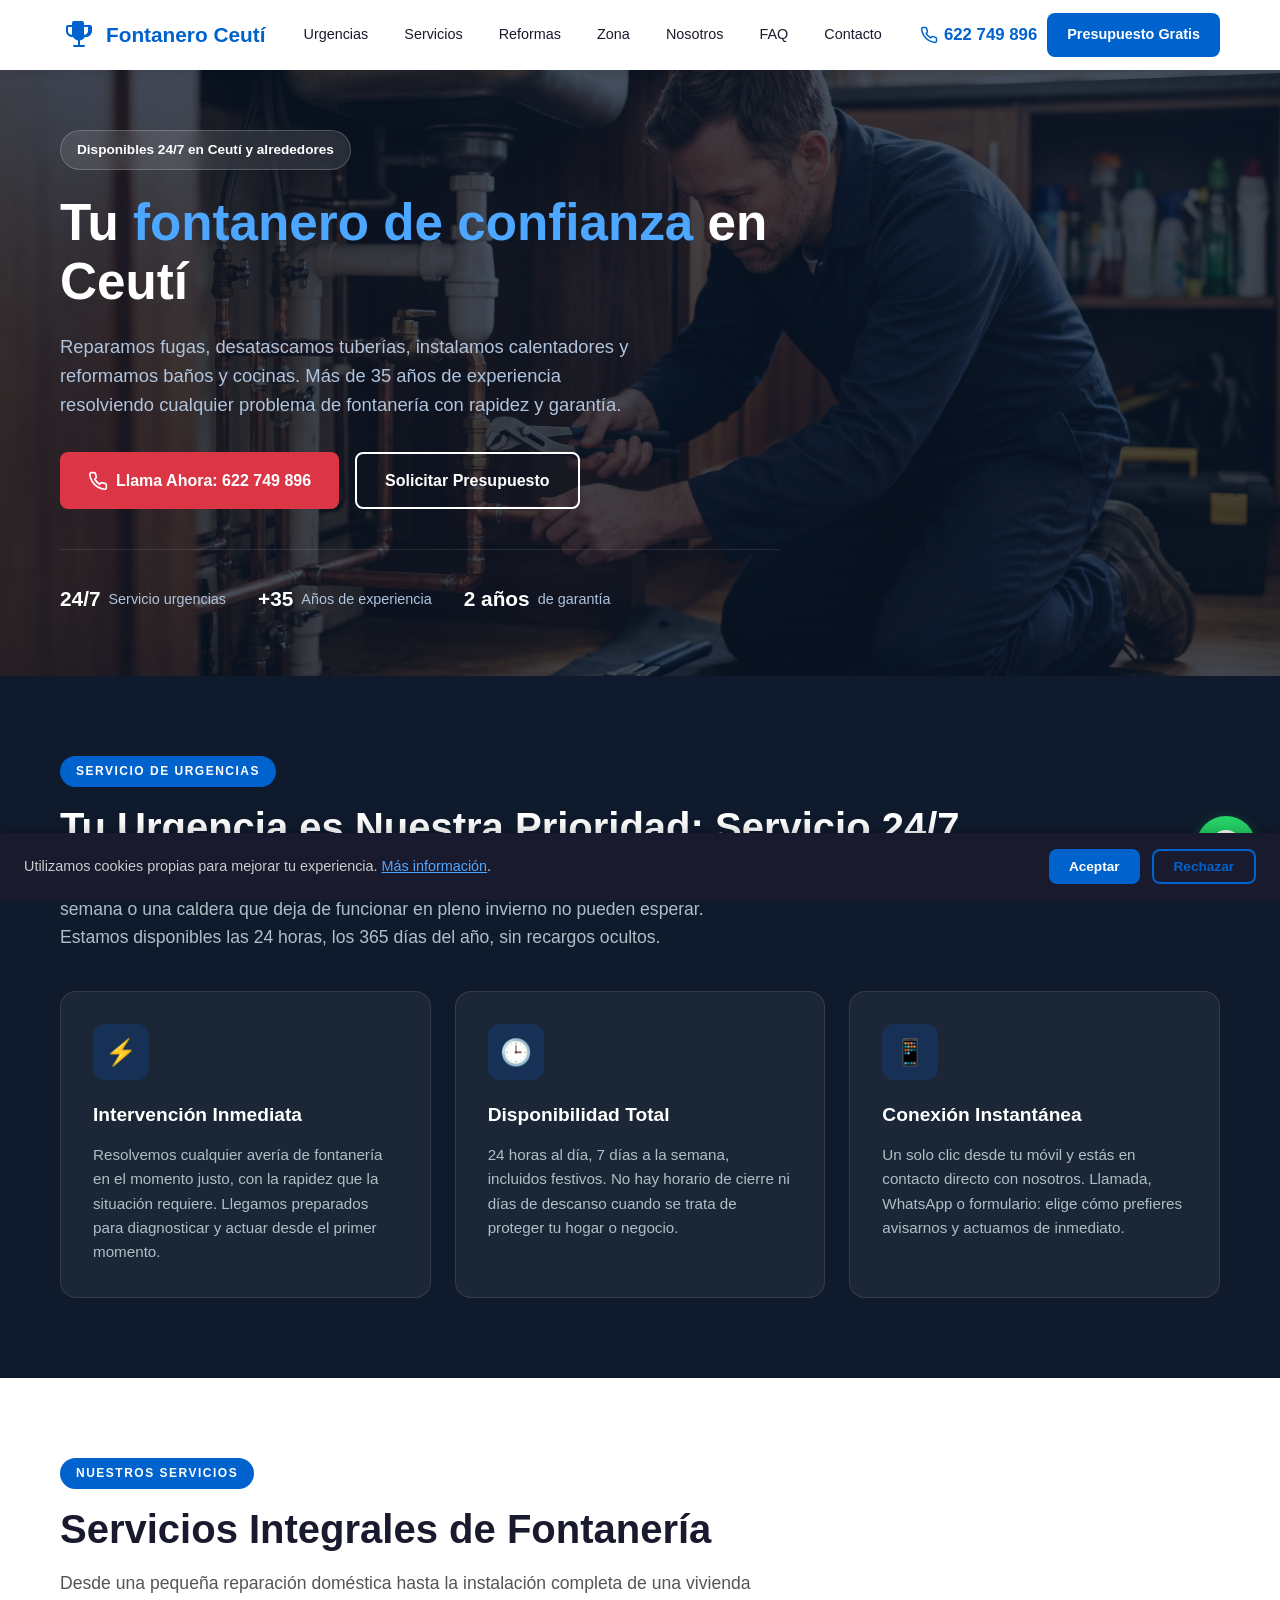
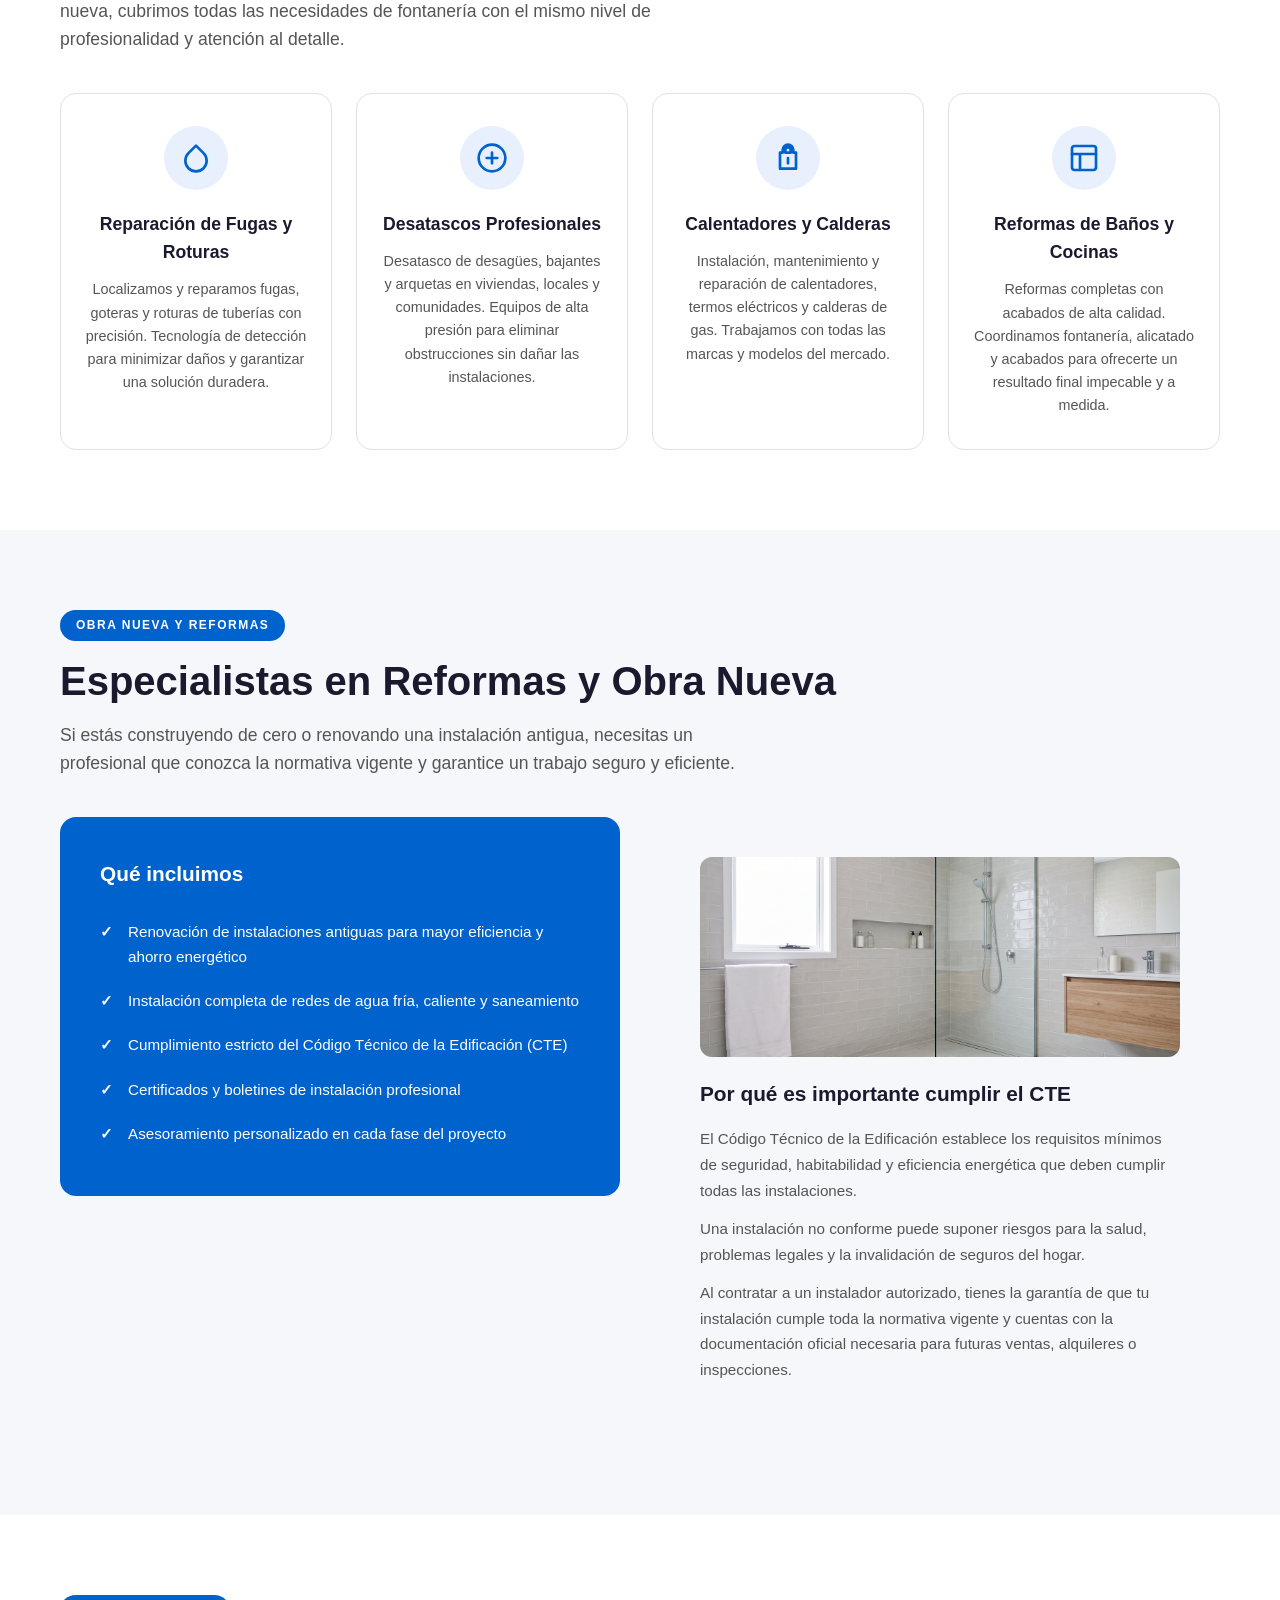
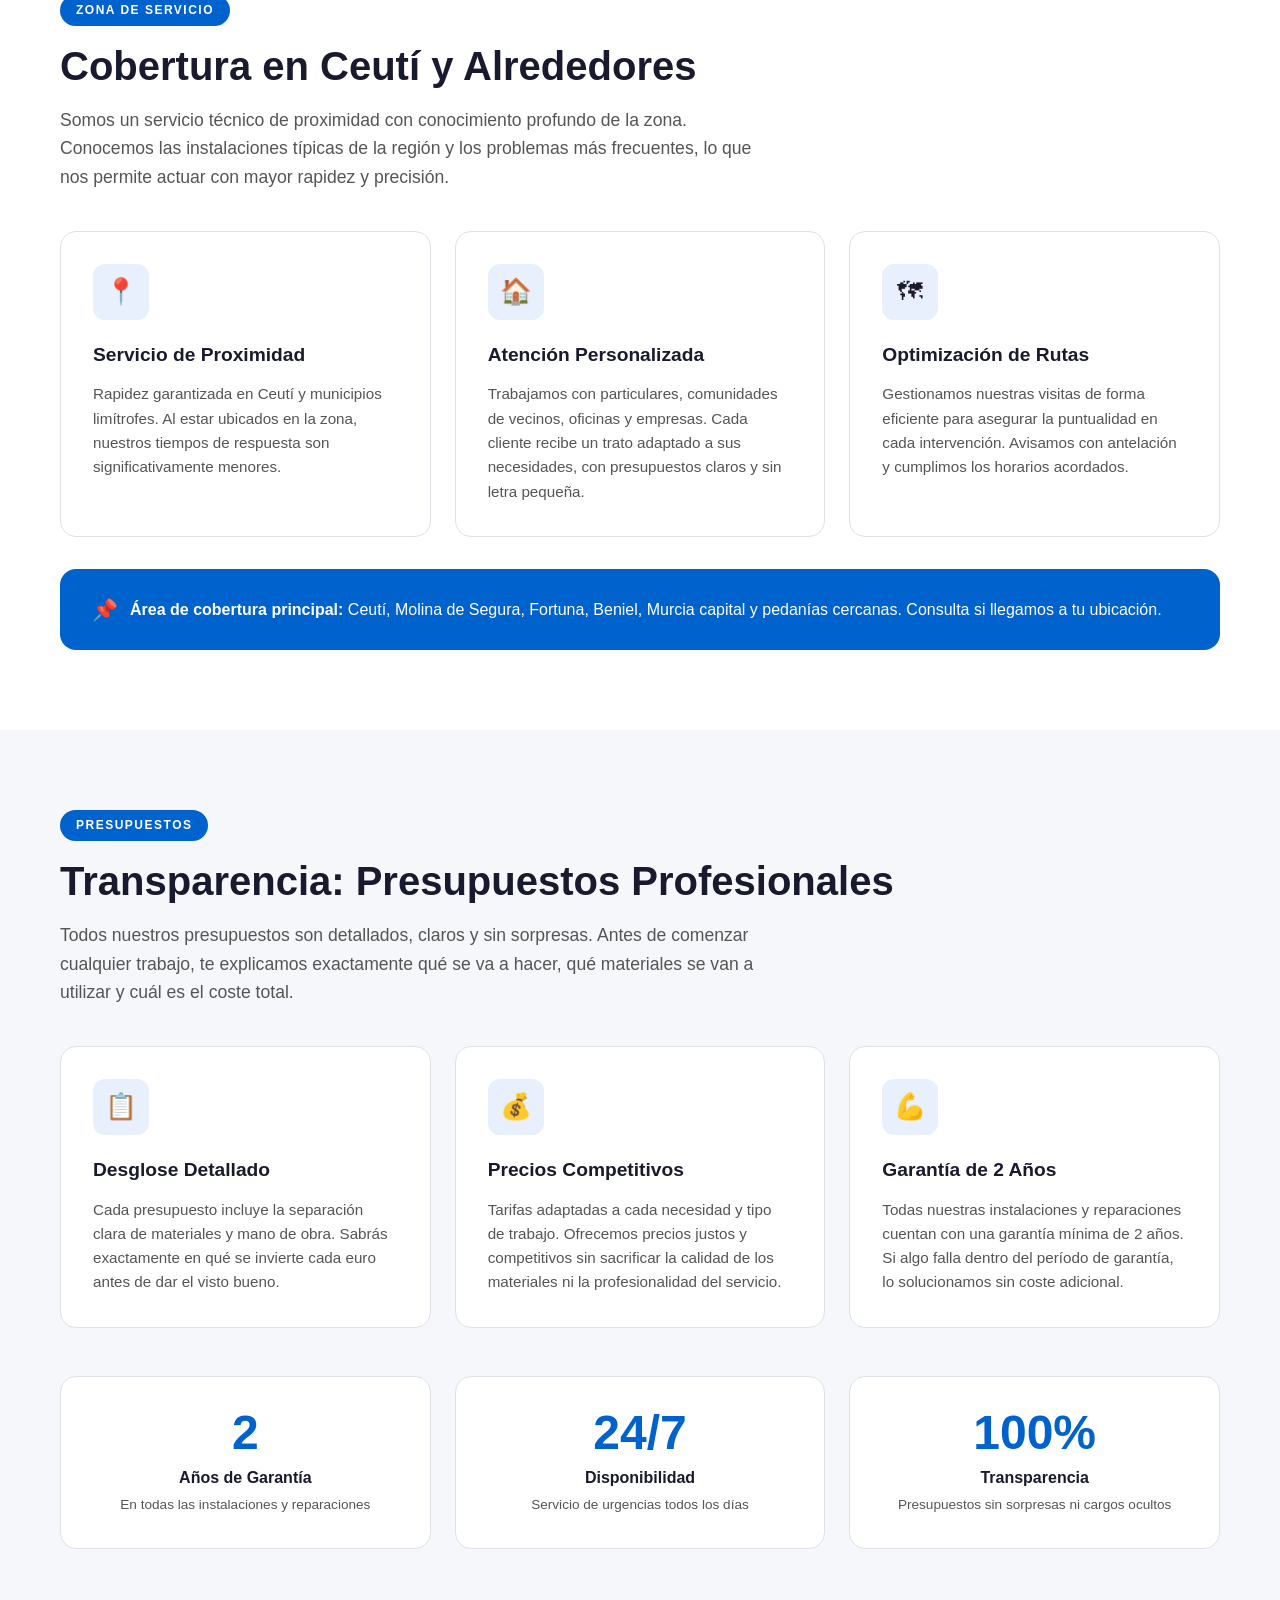
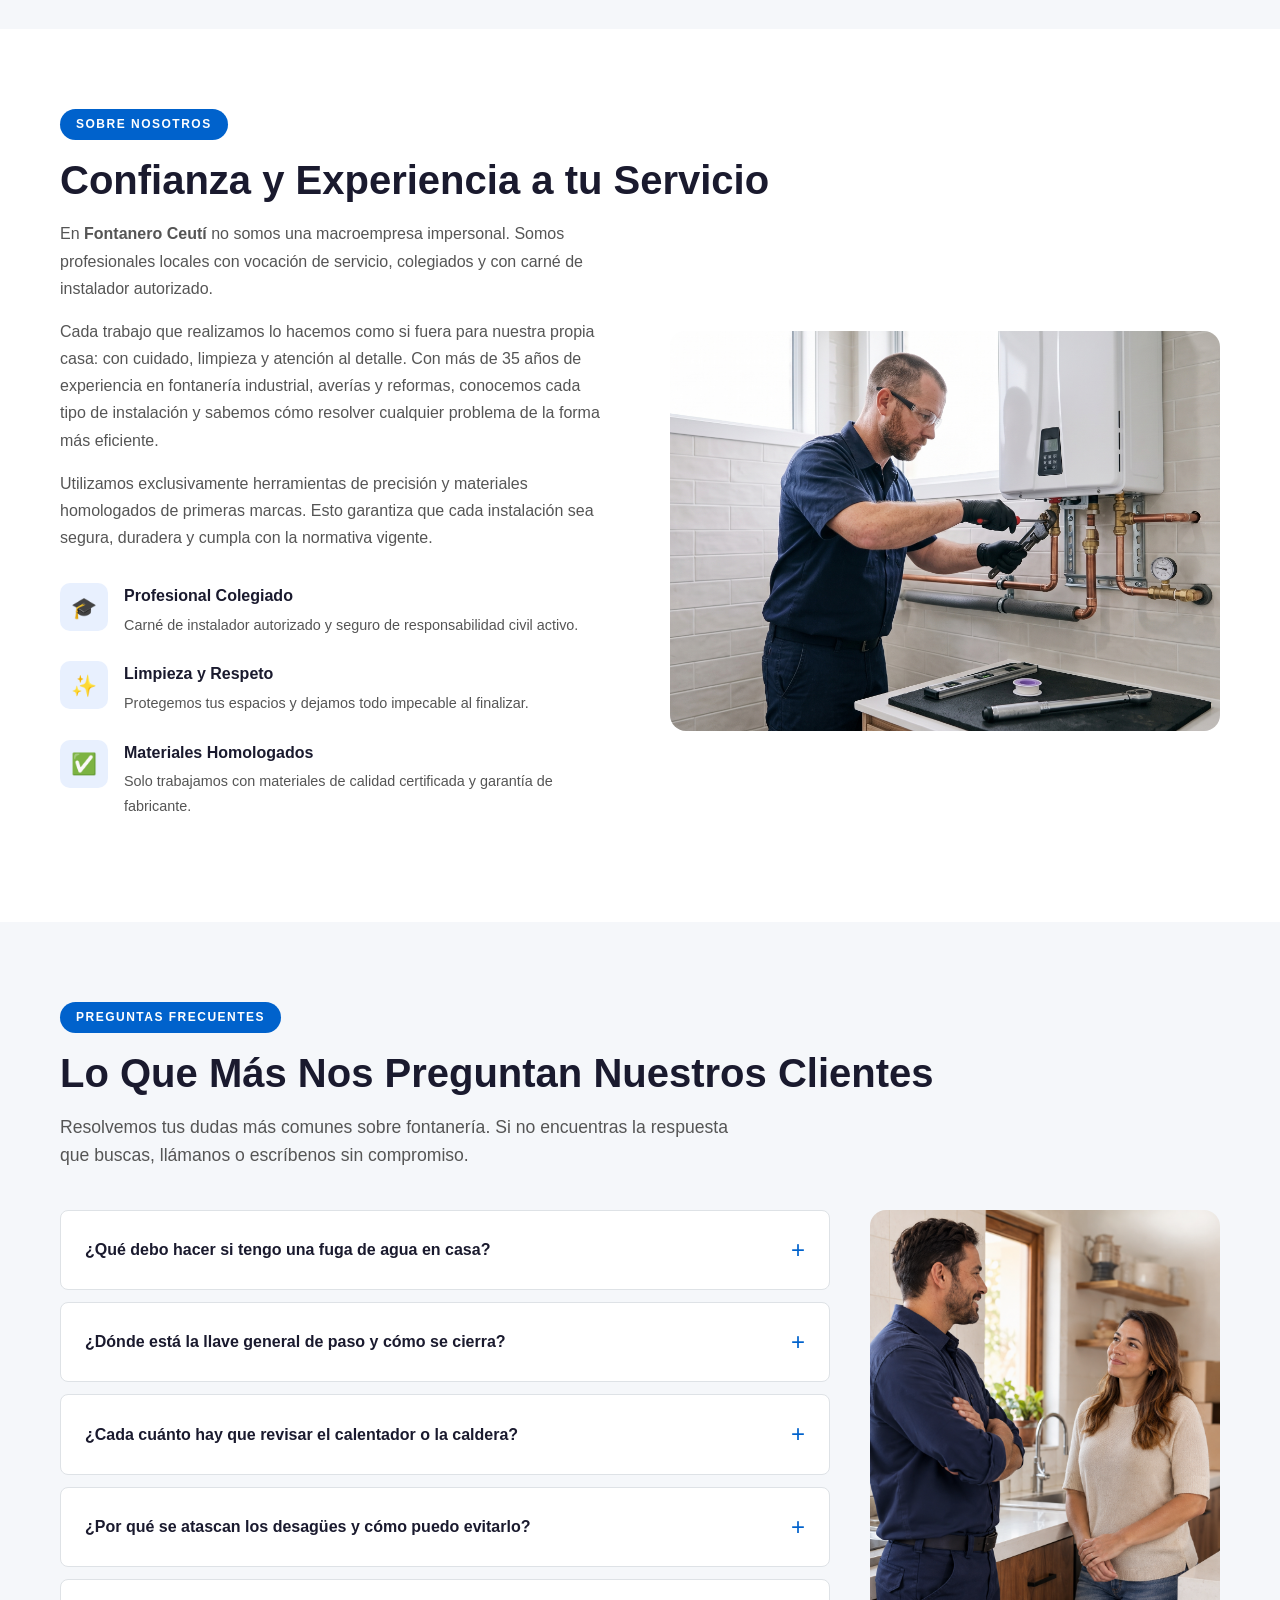
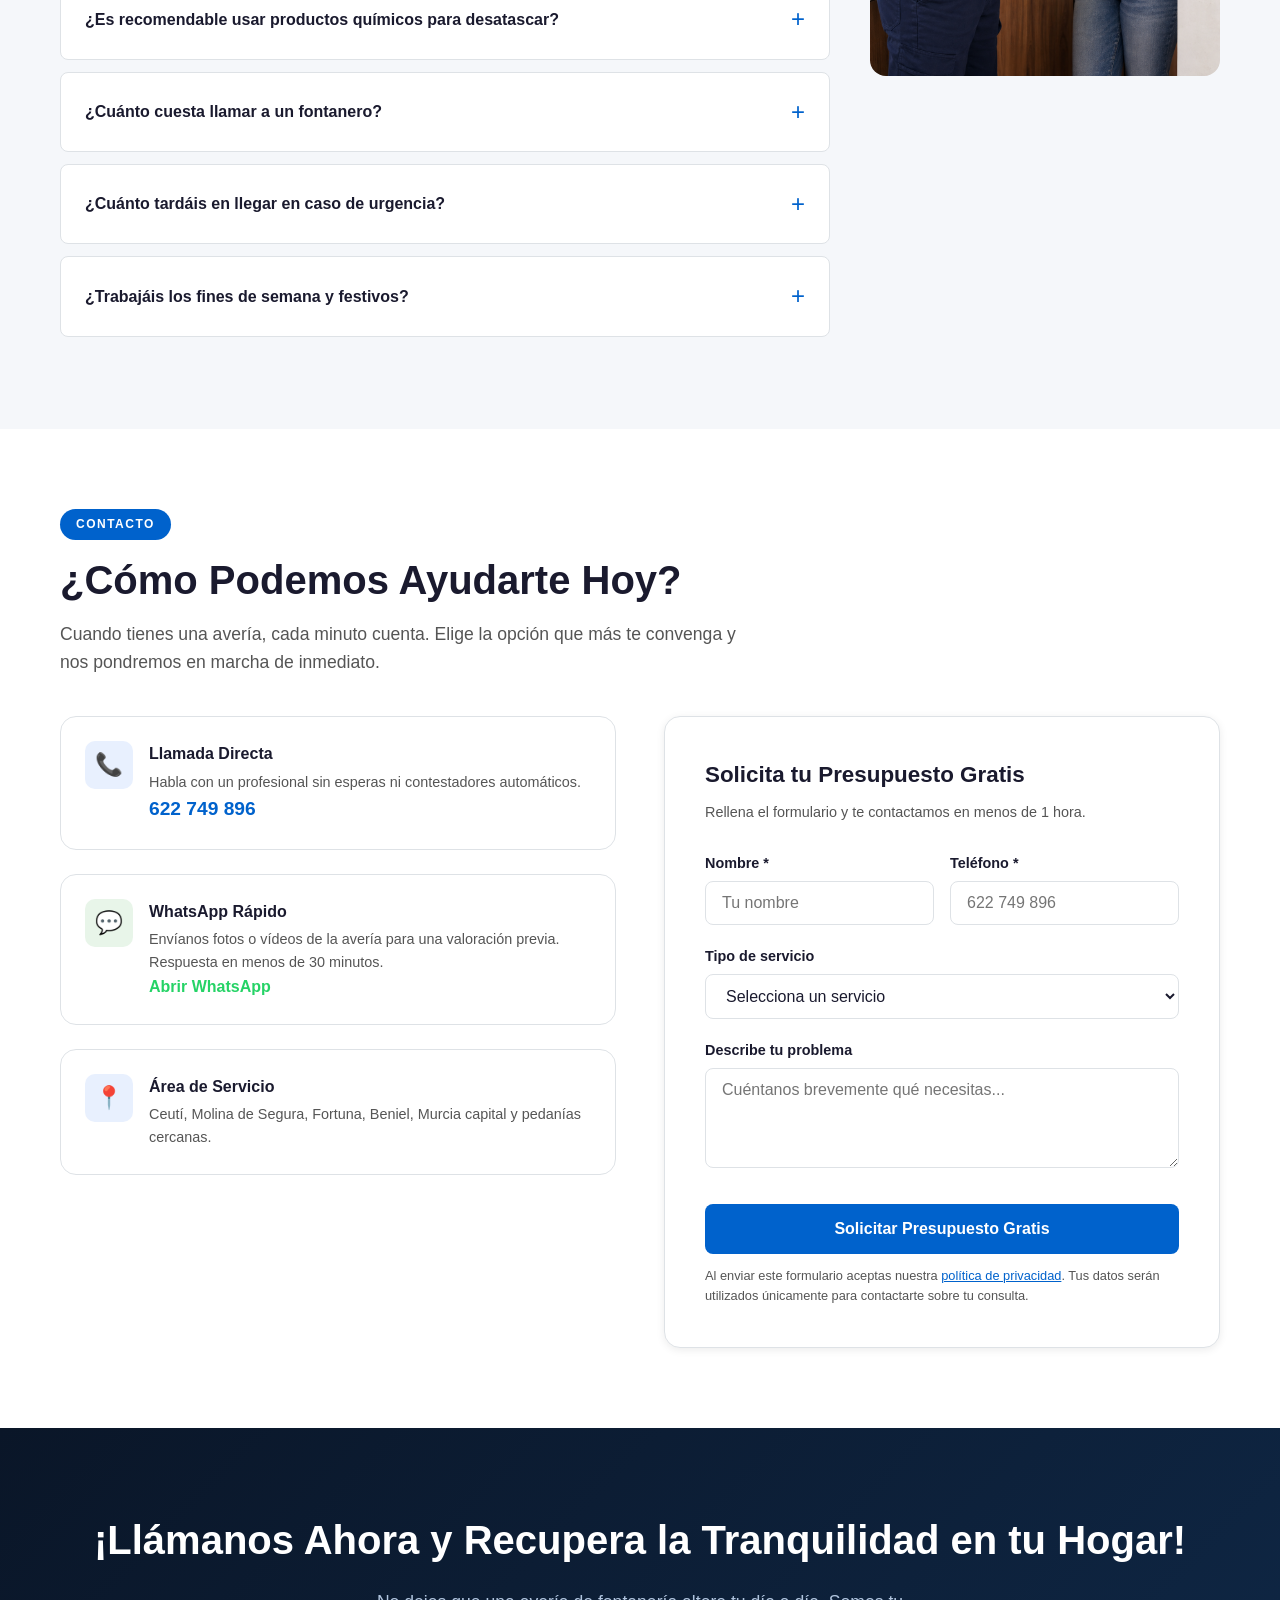
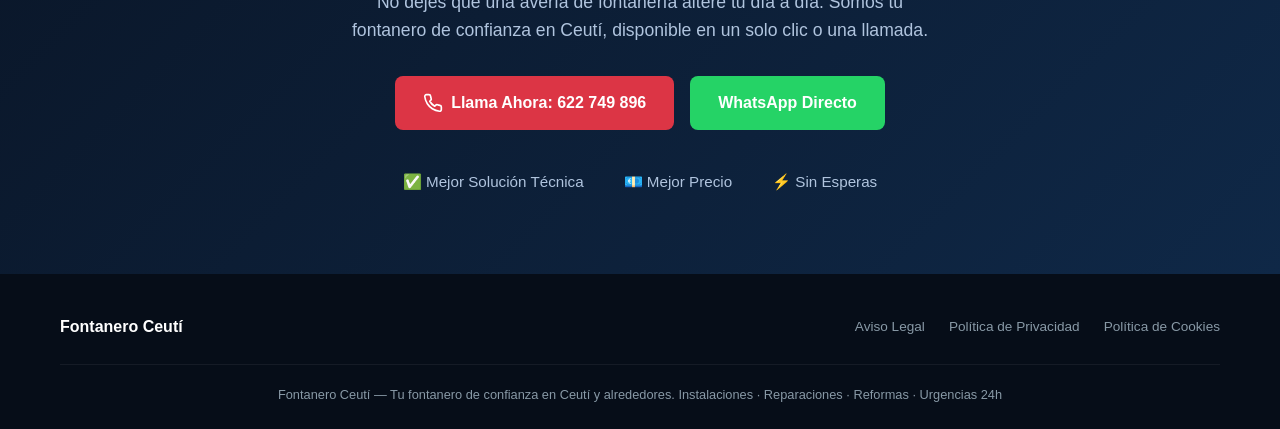
==== commit 3cb53e74: "Añadir fotos, sección FAQ y cambiar teléfono a 622 749 896 - Integrar 5 fotos profesionales (hero, c" ====
--- a/index.html
+++ b/index.html
@@ -4,7 +4,7 @@
   <meta charset="UTF-8">
   <meta name="viewport" content="width=device-width, initial-scale=1.0">
   <title>Fontanero Ceuti | Urgencias 24h, Reparaciones y Reformas en Ceuti</title>
-  <meta name="description" content="Fontanero en Ceutí disponible 24 horas. Reparación de fugas, desatascos, calentadores, reformas de baños y cocinas. Presupuesto sin compromiso. Llama al 655 072 638.">
+  <meta name="description" content="Fontanero en Ceutí disponible 24 horas. Reparación de fugas, desatascos, calentadores, reformas de baños y cocinas. Presupuesto sin compromiso. Llama al 622 749 896.">
   <meta name="keywords" content="fontanero ceutí, fontanero urgente ceutí, desatascos ceutí, reparación fugas ceutí, fontanero molina de segura, fontanero 24 horas murcia">
   <meta name="author" content="Fontanero Ceuti">
   <meta name="robots" content="index, follow">
@@ -31,7 +31,7 @@
     "name": "Fontanero Ceuti",
     "description": "Servicio profesional de fontanería en Ceutí y alrededores. Urgencias 24h, reparaciones, desatascos, calentadores y reformas.",
     "url": "https://fontaneroceuti.es",
-    "telephone": "+34655072638",
+    "telephone": "+34622749896",
     "address": {
       "@type": "PostalAddress",
       "addressLocality": "Ceuti",
@@ -50,6 +50,78 @@
     "sameAs": []
   }
   </script>
+  <script type="application/ld+json">
+  {
+    "@context": "https://schema.org",
+    "@type": "FAQPage",
+    "mainEntity": [
+      {
+        "@type": "Question",
+        "name": "¿Qué debo hacer si tengo una fuga de agua en casa?",
+        "acceptedAnswer": {
+          "@type": "Answer",
+          "text": "Lo primero y más importante: cierra la llave general de paso para cortar el suministro de agua y evitar que el daño se extienda. Después, intenta recoger el agua con cubos o toallas para proteger muebles y suelos. No intentes reparar la tubería tú mismo si no tienes experiencia. Llama al 622 749 896 y acudiremos lo antes posible."
+        }
+      },
+      {
+        "@type": "Question",
+        "name": "¿Dónde está la llave general de paso y cómo se cierra?",
+        "acceptedAnswer": {
+          "@type": "Answer",
+          "text": "La llave general de paso suele estar en la entrada de la vivienda, dentro de un armario de contadores, en la cocina o en el baño principal. En viviendas antiguas puede estar en la fachada exterior. Para cerrarla, gírala en el sentido de las agujas del reloj hasta que no gire más. Prueba a abrirla y cerrarla de vez en cuando para que no se agarrote."
+        }
+      },
+      {
+        "@type": "Question",
+        "name": "¿Cada cuánto hay que revisar el calentador o la caldera?",
+        "acceptedAnswer": {
+          "@type": "Answer",
+          "text": "Se recomienda hacer una revisión anual, especialmente antes del invierno. Esto incluye comprobar la llama, limpiar el quemador, verificar el tiro de gases y revisar el estado del ánodo de magnesio en termos eléctricos. Un mantenimiento regular alarga la vida útil del aparato y garantiza tu seguridad."
+        }
+      },
+      {
+        "@type": "Question",
+        "name": "¿Por qué se atascan los desagües y cómo puedo evitarlo?",
+        "acceptedAnswer": {
+          "@type": "Answer",
+          "text": "Los atascos más comunes se producen por acumulación de grasa, restos de comida, pelo y jabón. Para prevenirlos: usa rejillas en los desagües, nunca tires grasa por el fregadero y de vez en cuando vierte agua muy caliente por los desagües para disolver la grasa acumulada."
+        }
+      },
+      {
+        "@type": "Question",
+        "name": "¿Es recomendable usar productos químicos para desatascar?",
+        "acceptedAnswer": {
+          "@type": "Answer",
+          "text": "No lo recomendamos. Los desatascadores químicos son agresivos y pueden dañar las tuberías, especialmente las de PVC y las juntas de goma. Como alternativa casera, puedes probar con bicarbonato y vinagre seguida de agua caliente. Si el problema persiste, llama a un profesional."
+        }
+      },
+      {
+        "@type": "Question",
+        "name": "¿Cuánto cuesta llamar a un fontanero?",
+        "acceptedAnswer": {
+          "@type": "Answer",
+          "text": "El coste depende del tipo de trabajo, los materiales necesarios y la urgencia. En Fontanero Ceutí ofrecemos presupuestos sin compromiso antes de empezar cualquier intervención, con desglose detallado de mano de obra y materiales. No tenemos cargos ocultos ni sorpresas."
+        }
+      },
+      {
+        "@type": "Question",
+        "name": "¿Cuánto tardáis en llegar en caso de urgencia?",
+        "acceptedAnswer": {
+          "@type": "Answer",
+          "text": "Al ser un servicio local de Ceutí, nuestros tiempos de respuesta son muy cortos. En situaciones de urgencia dentro de Ceutí y localidades cercanas como Molina de Segura, nos desplazamos lo más rápido posible. Mientras llegamos, te guiaremos por teléfono para minimizar los daños."
+        }
+      },
+      {
+        "@type": "Question",
+        "name": "¿Trabajáis los fines de semana y festivos?",
+        "acceptedAnswer": {
+          "@type": "Answer",
+          "text": "Sí, estamos disponibles los 365 días del año, incluidos fines de semana y festivos. Las averías no entienden de horarios, y nosotros tampoco. Nuestro servicio de urgencias funciona las 24 horas."
+        }
+      }
+    ]
+  }
+  </script>
 </head>
 <body>
 
@@ -67,13 +139,14 @@
         <a href="#obra-nueva" class="nav__link">Reformas</a>
         <a href="#cobertura" class="nav__link">Zona</a>
         <a href="#nosotros" class="nav__link">Nosotros</a>
+        <a href="#faq" class="nav__link">FAQ</a>
         <a href="#contacto" class="nav__link">Contacto</a>
       </nav>
 
       <div class="header__cta">
-        <a href="tel:+34655072638" class="header__phone">
+        <a href="tel:+34622749896" class="header__phone">
           <svg width="18" height="18" viewBox="0 0 24 24" fill="none" stroke="currentColor" stroke-width="2" stroke-linecap="round" stroke-linejoin="round"><path d="M22 16.92v3a2 2 0 0 1-2.18 2 19.79 19.79 0 0 1-8.63-3.07 19.5 19.5 0 0 1-6-6A19.79 19.79 0 0 1 2.12 4.18 2 2 0 0 1 4.11 2h3a2 2 0 0 1 2 1.72c.127.96.361 1.903.7 2.81a2 2 0 0 1-.45 2.11L8.09 9.91a16 16 0 0 0 6 6l1.27-1.27a2 2 0 0 1 2.11-.45c.907.339 1.85.573 2.81.7A2 2 0 0 1 22 16.92z"/></svg>
-          655 072 638
+          622 749 896
         </a>
         <a href="#contacto" class="btn btn--primary" style="padding:10px 20px;font-size:0.9rem;">Presupuesto Gratis</a>
       </div>
@@ -96,9 +169,9 @@
           Reparamos fugas, desatascamos tuberías, instalamos calentadores y reformamos baños y cocinas. Más de 35 años de experiencia resolviendo cualquier problema de fontanería con rapidez y garantía.
         </p>
         <div class="hero__buttons">
-          <a href="tel:+34655072638" class="btn btn--urgent">
+          <a href="tel:+34622749896" class="btn btn--urgent">
             <svg width="20" height="20" viewBox="0 0 24 24" fill="none" stroke="currentColor" stroke-width="2" stroke-linecap="round" stroke-linejoin="round"><path d="M22 16.92v3a2 2 0 0 1-2.18 2 19.79 19.79 0 0 1-8.63-3.07 19.5 19.5 0 0 1-6-6A19.79 19.79 0 0 1 2.12 4.18 2 2 0 0 1 4.11 2h3a2 2 0 0 1 2 1.72c.127.96.361 1.903.7 2.81a2 2 0 0 1-.45 2.11L8.09 9.91a16 16 0 0 0 6 6l1.27-1.27a2 2 0 0 1 2.11-.45c.907.339 1.85.573 2.81.7A2 2 0 0 1 22 16.92z"/></svg>
-            Llama Ahora: 655 072 638
+            Llama Ahora: 622 749 896
           </a>
           <a href="#contacto" class="btn btn--outline" style="border-color:#fff;color:#fff;">
             Solicitar Presupuesto
@@ -208,6 +281,7 @@
           </ul>
         </div>
         <div class="obra-info">
+          <img src="img/reforma-bano.jpeg" alt="Baño moderno reformado por fontanero en Ceutí" loading="lazy" class="obra-info__image">
           <h3>Por qué es importante cumplir el CTE</h3>
           <p>El Código Técnico de la Edificación establece los requisitos mínimos de seguridad, habitabilidad y eficiencia energética que deben cumplir todas las instalaciones.</p>
           <p>Una instalación no conforme puede suponer riesgos para la salud, problemas legales y la invalidación de seguros del hogar.</p>
@@ -328,13 +402,81 @@
             </div>
           </div>
         </div>
-        <div class="about__image">&#128736;</div>
+        <div class="about__image">
+          <img src="img/servicio-calentadores.jpeg" alt="Fontanero profesional instalando calentador en Ceutí" loading="lazy">
+        </div>
+      </div>
+    </div>
+  </section>
+
+  <!-- ========== PREGUNTAS FRECUENTES ========== -->
+  <section class="section section--alt" id="faq">
+    <div class="container">
+      <span class="section__badge">Preguntas Frecuentes</span>
+      <h2 class="section__title fade-in">Lo Que Más Nos Preguntan Nuestros Clientes</h2>
+      <p class="section__subtitle fade-in">
+        Resolvemos tus dudas más comunes sobre fontanería. Si no encuentras la respuesta que buscas, llámanos o escríbenos sin compromiso.
+      </p>
+      <div class="faq-grid fade-in">
+        <div class="faq-list">
+        <details class="faq-item">
+          <summary class="faq-item__question">¿Qué debo hacer si tengo una fuga de agua en casa?</summary>
+          <div class="faq-item__answer">
+            <p>Lo primero y más importante: <strong>cierra la llave general de paso</strong> para cortar el suministro de agua y evitar que el daño se extienda. Después, intenta recoger el agua con cubos o toallas para proteger muebles y suelos. No intentes reparar la tubería tú mismo si no tienes experiencia, ya que podrías empeorar la situación. Llámanos al <a href="tel:+34622749896">622 749 896</a> y acudiremos lo antes posible.</p>
+          </div>
+        </details>
+        <details class="faq-item">
+          <summary class="faq-item__question">¿Dónde está la llave general de paso y cómo se cierra?</summary>
+          <div class="faq-item__answer">
+            <p>La llave general de paso suele estar en la entrada de la vivienda, dentro de un armario de contadores, en la cocina o en el baño principal. En viviendas antiguas puede estar en la fachada exterior o en el cuarto de contadores de la comunidad. Para cerrarla, gírala en el sentido de las agujas del reloj hasta que no gire más. <strong>Consejo importante:</strong> prueba a abrirla y cerrarla de vez en cuando para que no se agarrote. Si no sabes dónde está, llámanos y te ayudamos a localizarla.</p>
+          </div>
+        </details>
+        <details class="faq-item">
+          <summary class="faq-item__question">¿Cada cuánto hay que revisar el calentador o la caldera?</summary>
+          <div class="faq-item__answer">
+            <p>Se recomienda hacer una <strong>revisión anual</strong>, especialmente antes del invierno. Esto incluye comprobar la llama, limpiar el quemador, verificar el tiro de gases y revisar el estado del ánodo de magnesio en termos eléctricos. Un mantenimiento regular alarga la vida útil del aparato, previene averías costosas y, lo más importante, <strong>garantiza tu seguridad</strong> frente a fugas de gas o monóxido de carbono.</p>
+          </div>
+        </details>
+        <details class="faq-item">
+          <summary class="faq-item__question">¿Por qué se atascan los desagües y cómo puedo evitarlo?</summary>
+          <div class="faq-item__answer">
+            <p>Los atascos más comunes se producen por acumulación de <strong>grasa, restos de comida, pelo y jabón</strong> en las tuberías. Para prevenirlos: usa rejillas en los desagües de ducha y fregadero, nunca tires grasa por el fregadero (recógela en un bote y tírala a la basura), y de vez en cuando vierte agua muy caliente por los desagües para disolver la grasa acumulada. Si el atasco persiste, no fuerces: llámanos y lo solucionamos con equipos profesionales sin dañar tus tuberías.</p>
+          </div>
+        </details>
+        <details class="faq-item">
+          <summary class="faq-item__question">¿Es recomendable usar productos químicos para desatascar?</summary>
+          <div class="faq-item__answer">
+            <p><strong>No lo recomendamos.</strong> Los desatascadores químicos son agresivos y pueden dañar las tuberías, especialmente las de PVC y las juntas de goma. Además, si no resuelven el atasco, dificultan el trabajo posterior del fontanero al crear un entorno peligroso con salpicaduras de ácido. Como alternativa casera, puedes probar con una mezcla de bicarbonato y vinagre seguida de agua caliente. Pero si el problema persiste, lo más seguro y efectivo es llamar a un profesional.</p>
+          </div>
+        </details>
+        <details class="faq-item">
+          <summary class="faq-item__question">¿Cuánto cuesta llamar a un fontanero?</summary>
+          <div class="faq-item__answer">
+            <p>El coste depende del tipo de trabajo, los materiales necesarios y la urgencia. En Fontanero Ceutí <strong>ofrecemos presupuestos sin compromiso</strong> antes de empezar cualquier intervención, con desglose detallado de mano de obra y materiales. No tenemos cargos ocultos ni sorpresas. Llámanos al <a href="tel:+34622749896">622 749 896</a> o rellena nuestro <a href="#contacto">formulario de contacto</a> para una valoración personalizada.</p>
+          </div>
+        </details>
+        <details class="faq-item">
+          <summary class="faq-item__question">¿Cuánto tardáis en llegar en caso de urgencia?</summary>
+          <div class="faq-item__answer">
+            <p>Al ser un servicio local de Ceutí, nuestros <strong>tiempos de respuesta son muy cortos</strong>. En situaciones de urgencia dentro de Ceutí y localidades cercanas como Molina de Segura, nos desplazamos lo más rápido posible. Llámanos al <a href="tel:+34622749896">622 749 896</a> y mientras llegamos, te guiaremos por teléfono para que puedas tomar las primeras medidas y minimizar los daños.</p>
+          </div>
+        </details>
+        <details class="faq-item">
+          <summary class="faq-item__question">¿Trabajáis los fines de semana y festivos?</summary>
+          <div class="faq-item__answer">
+            <p><strong>Sí, estamos disponibles los 365 días del año</strong>, incluidos fines de semana y festivos. Las averías no entienden de horarios, y nosotros tampoco. Nuestro servicio de urgencias funciona las 24 horas, así que puedes llamarnos cuando lo necesites sin importar el día o la hora.</p>
+          </div>
+        </details>
+        </div>
+        <div class="faq-image">
+          <img src="img/faq-fontanero.png" alt="Fontanero asesorando a clienta en su cocina en Ceutí" loading="lazy">
+        </div>
       </div>
     </div>
   </section>
 
   <!-- ========== CONTACTO ========== -->
-  <section class="section section--alt" id="contacto">
+  <section class="section" id="contacto">
     <div class="container">
       <span class="section__badge">Contacto</span>
       <h2 class="section__title fade-in">¿Cómo Podemos Ayudarte Hoy?</h2>
@@ -345,15 +487,15 @@
 
         <!-- Metodos de contacto -->
         <div class="contact-methods">
-          <a href="tel:+34655072638" class="contact-method" style="text-decoration:none;color:inherit;">
+          <a href="tel:+34622749896" class="contact-method" style="text-decoration:none;color:inherit;">
             <div class="contact-method__icon">&#128222;</div>
             <div>
               <h4>Llamada Directa</h4>
               <p>Habla con un profesional sin esperas ni contestadores automáticos.</p>
-              <span style="color:#0062cc;font-weight:700;font-size:1.2rem;">655 072 638</span>
+              <span style="color:#0062cc;font-weight:700;font-size:1.2rem;">622 749 896</span>
             </div>
           </a>
-          <a href="https://wa.me/34655072638?text=Hola%2C%20necesito%20un%20fontanero.%20%C2%BFPueden%20ayudarme%3F" target="_blank" rel="noopener" class="contact-method" style="text-decoration:none;color:inherit;">
+          <a href="https://wa.me/34622749896?text=Hola%2C%20necesito%20un%20fontanero.%20%C2%BFPueden%20ayudarme%3F" target="_blank" rel="noopener" class="contact-method" style="text-decoration:none;color:inherit;">
             <div class="contact-method__icon" style="background:#e8f5e9;">&#128172;</div>
             <div>
               <h4>WhatsApp Rápido</h4>
@@ -384,7 +526,7 @@
               </div>
               <div class="form__group">
                 <label class="form__label" for="telefono">Teléfono *</label>
-                <input class="form__input" type="tel" id="telefono" name="telefono" placeholder="655 072 638" required>
+                <input class="form__input" type="tel" id="telefono" name="telefono" placeholder="622 749 896" required>
                 <span class="form__error">Introduce un teléfono válido</span>
               </div>
             </div>
@@ -423,8 +565,8 @@
             <h3>Solicitud Enviada Correctamente</h3>
             <p>Nos pondremos en contacto contigo en breve. Si es urgente, puedes llamarnos o escribirnos por WhatsApp:</p>
             <div style="display:flex;gap:12px;justify-content:center;margin-top:20px;flex-wrap:wrap;">
-              <a href="tel:+34655072638" class="btn btn--primary">Llamar Ahora</a>
-              <a href="https://wa.me/34655072638" target="_blank" rel="noopener" class="btn btn--whatsapp form__success-wa">WhatsApp</a>
+              <a href="tel:+34622749896" class="btn btn--primary">Llamar Ahora</a>
+              <a href="https://wa.me/34622749896" target="_blank" rel="noopener" class="btn btn--whatsapp form__success-wa">WhatsApp</a>
             </div>
           </div>
         </form>
@@ -441,11 +583,11 @@
         No dejes que una avería de fontanería altere tu día a día. Somos tu fontanero de confianza en Ceutí, disponible en un solo clic o una llamada.
       </p>
       <div class="cta-final__buttons fade-in">
-        <a href="tel:+34655072638" class="btn btn--urgent">
+        <a href="tel:+34622749896" class="btn btn--urgent">
           <svg width="20" height="20" viewBox="0 0 24 24" fill="none" stroke="currentColor" stroke-width="2" stroke-linecap="round" stroke-linejoin="round"><path d="M22 16.92v3a2 2 0 0 1-2.18 2 19.79 19.79 0 0 1-8.63-3.07 19.5 19.5 0 0 1-6-6A19.79 19.79 0 0 1 2.12 4.18 2 2 0 0 1 4.11 2h3a2 2 0 0 1 2 1.72c.127.96.361 1.903.7 2.81a2 2 0 0 1-.45 2.11L8.09 9.91a16 16 0 0 0 6 6l1.27-1.27a2 2 0 0 1 2.11-.45c.907.339 1.85.573 2.81.7A2 2 0 0 1 22 16.92z"/></svg>
-          Llama Ahora: 655 072 638
+          Llama Ahora: 622 749 896
         </a>
-        <a href="https://wa.me/34655072638?text=Hola%2C%20necesito%20un%20fontanero.%20%C2%BFPueden%20ayudarme%3F" target="_blank" rel="noopener" class="btn btn--whatsapp">
+        <a href="https://wa.me/34622749896?text=Hola%2C%20necesito%20un%20fontanero.%20%C2%BFPueden%20ayudarme%3F" target="_blank" rel="noopener" class="btn btn--whatsapp">
           WhatsApp Directo
         </a>
       </div>
@@ -475,7 +617,7 @@
   </footer>
 
   <!-- ========== WHATSAPP FLOTANTE ========== -->
-  <a href="https://wa.me/34655072638?text=Hola%2C%20necesito%20un%20fontanero.%20%C2%BFPueden%20ayudarme%3F" target="_blank" rel="noopener" class="whatsapp-float" aria-label="Contactar por WhatsApp">
+  <a href="https://wa.me/34622749896?text=Hola%2C%20necesito%20un%20fontanero.%20%C2%BFPueden%20ayudarme%3F" target="_blank" rel="noopener" class="whatsapp-float" aria-label="Contactar por WhatsApp">
     <svg viewBox="0 0 32 32" xmlns="http://www.w3.org/2000/svg"><path d="M16.004 0h-.008C7.174 0 0 7.176 0 16.004c0 3.5 1.128 6.744 3.046 9.378L1.054 31.29l6.118-1.958A15.9 15.9 0 0 0 16.004 32C24.826 32 32 24.826 32 16.004S24.826 0 16.004 0zm9.332 22.584c-.39 1.1-1.932 2.014-3.168 2.282-.846.18-1.95.324-5.67-1.218-4.762-1.972-7.826-6.796-8.064-7.112-.23-.316-1.932-2.572-1.932-4.904s1.222-3.478 1.656-3.956c.434-.478.948-.598 1.264-.598.316 0 .632.002.908.016.292.014.682-.11 1.068.814.39.94 1.326 3.232 1.44 3.466.116.234.194.506.04.814-.156.316-.234.512-.468.788-.234.278-.49.62-.702.832-.234.234-.478.488-.206.96.272.468 1.212 2 2.602 3.24 1.786 1.592 3.292 2.084 3.76 2.318.468.234.742.194 1.014-.116.278-.316 1.186-1.378 1.502-1.852.316-.468.632-.39 1.068-.234.434.156 2.762 1.302 3.234 1.54.468.234.782.352.898.546.116.196.116 1.126-.274 2.224z"/></svg>
   </a>
 
--- a/css/styles.css
+++ b/css/styles.css
@@ -271,7 +271,7 @@
   display: flex;
   align-items: center;
   margin-top: var(--header-h);
-  background: url('../img/Plumber_working_on_copper_pipes_202608010024.jpeg') center/cover no-repeat;
+  background: url('../img/hero-fontanero.jpeg') center/cover no-repeat;
   overflow: hidden;
 }
 
@@ -588,13 +588,15 @@
 }
 
 .about__image {
-  background: linear-gradient(135deg, var(--primary-light) 0%, #d0e2f7 100%);
   border-radius: var(--radius-lg);
+  overflow: hidden;
   height: 400px;
-  display: flex;
-  align-items: center;
-  justify-content: center;
-  font-size: 5rem;
+}
+
+.about__image img {
+  width: 100%;
+  height: 100%;
+  object-fit: cover;
 }
 
 /* --- Zona de cobertura --- */
@@ -949,6 +951,101 @@
   transform: translateY(0);
 }
 
+/* --- Obra info imagen --- */
+.obra-info__image {
+  border-radius: 12px;
+  margin-bottom: 20px;
+  width: 100%;
+  height: 200px;
+  object-fit: cover;
+}
+
+/* --- FAQ --- */
+.faq-grid {
+  display: grid;
+  grid-template-columns: 1fr 350px;
+  gap: 40px;
+  align-items: start;
+}
+
+.faq-image {
+  border-radius: var(--radius-lg);
+  overflow: hidden;
+  position: sticky;
+  top: calc(var(--header-h) + 20px);
+}
+
+.faq-image img {
+  width: 100%;
+  height: auto;
+}
+
+.faq-list {
+  max-width: 800px;
+}
+
+.faq-item {
+  background: #fff;
+  border: 1px solid var(--border);
+  border-radius: var(--radius);
+  margin-bottom: 12px;
+  overflow: hidden;
+  transition: all var(--transition);
+}
+
+.faq-item:hover {
+  border-color: var(--primary);
+}
+
+.faq-item[open] {
+  box-shadow: var(--shadow);
+  border-color: var(--primary);
+}
+
+.faq-item__question {
+  padding: 20px 24px;
+  font-weight: 700;
+  font-size: 1rem;
+  cursor: pointer;
+  list-style: none;
+  display: flex;
+  justify-content: space-between;
+  align-items: center;
+  gap: 16px;
+}
+
+.faq-item__question::-webkit-details-marker {
+  display: none;
+}
+
+.faq-item__question::after {
+  content: '+';
+  font-size: 1.5rem;
+  font-weight: 300;
+  color: var(--primary);
+  flex-shrink: 0;
+  transition: transform var(--transition);
+}
+
+.faq-item[open] .faq-item__question::after {
+  content: '\2212';
+}
+
+.faq-item__answer {
+  padding: 0 24px 20px;
+}
+
+.faq-item__answer p {
+  color: var(--text-light);
+  line-height: 1.7;
+  font-size: 0.95rem;
+}
+
+.faq-item__answer a {
+  color: var(--primary);
+  font-weight: 600;
+}
+
 /* ============================================
    RESPONSIVE
    ============================================ */
@@ -996,8 +1093,16 @@
 
   .obra-grid,
   .about-grid,
-  .contact-grid {
+  .contact-grid,
+  .faq-grid {
     grid-template-columns: 1fr;
+  }
+
+  .faq-image {
+    position: static;
+    max-width: 400px;
+    margin: 0 auto;
+    order: -1;
   }
 
   .stats {
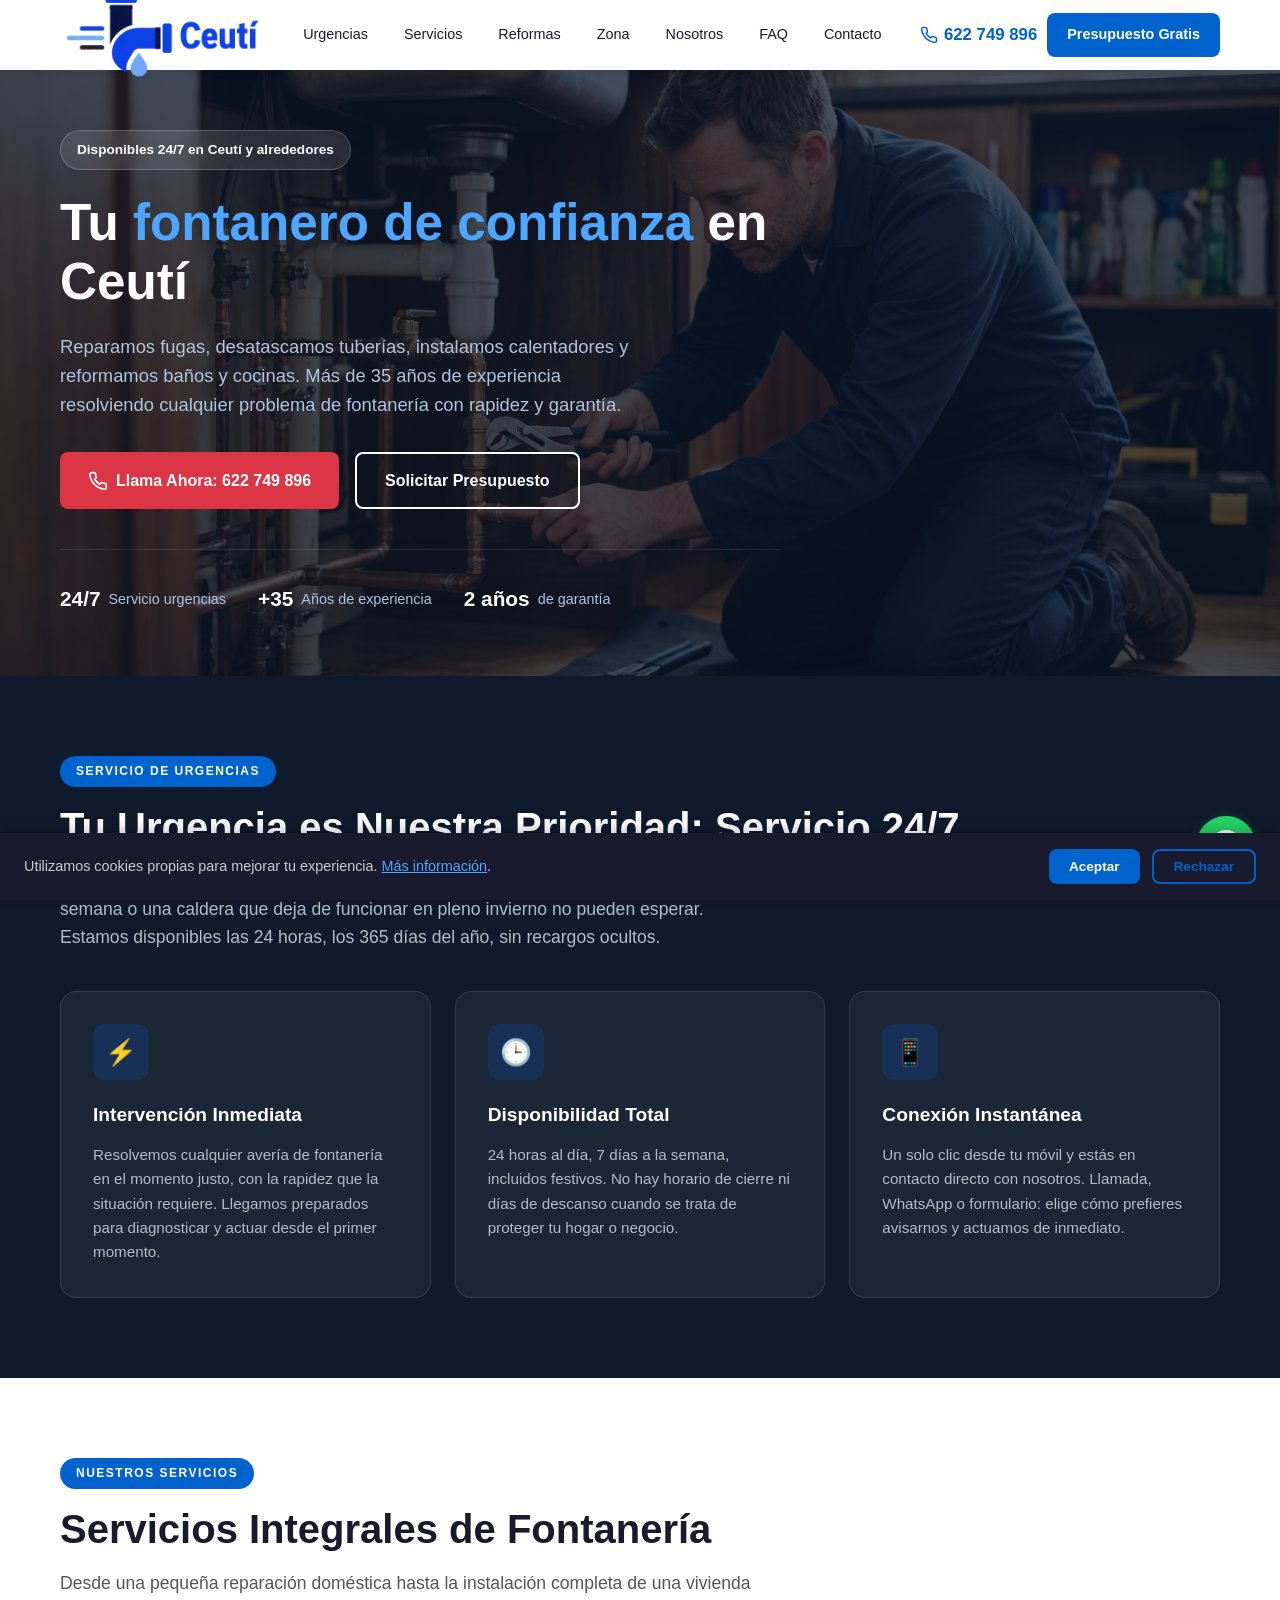
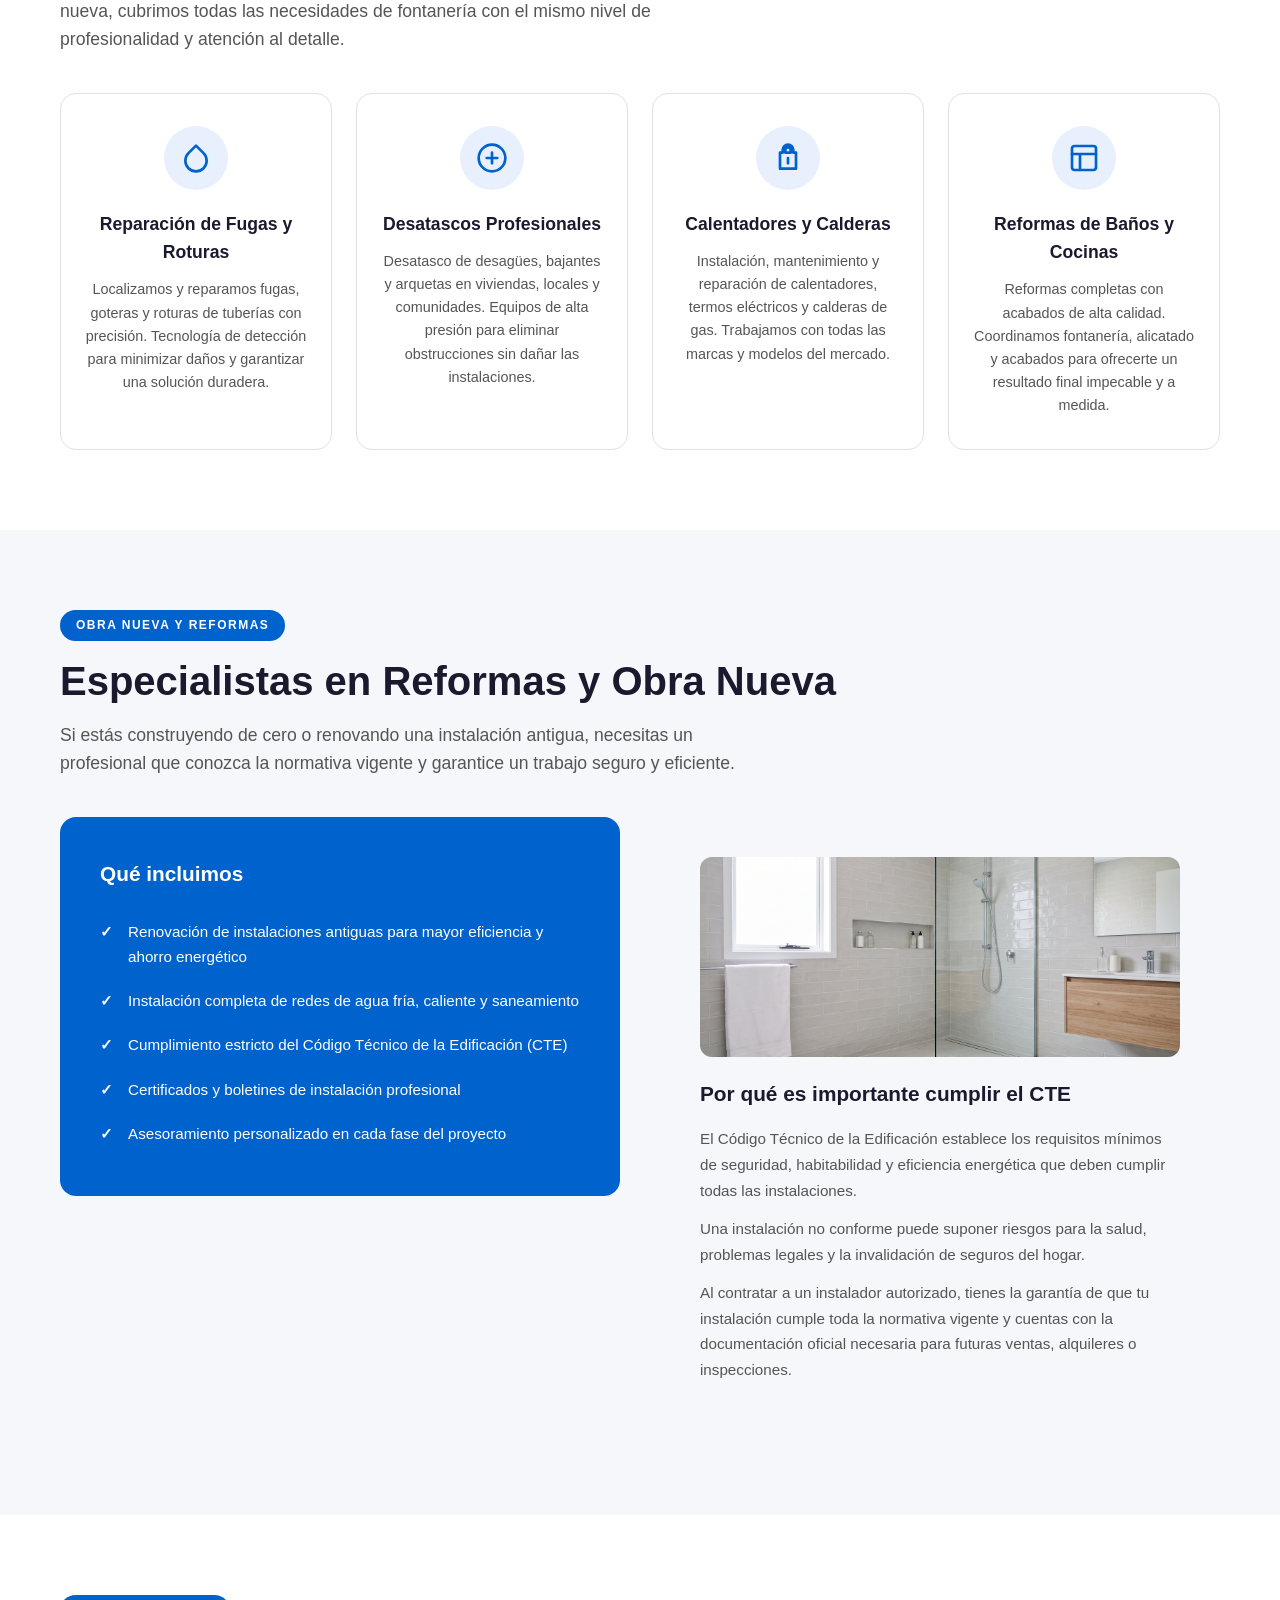
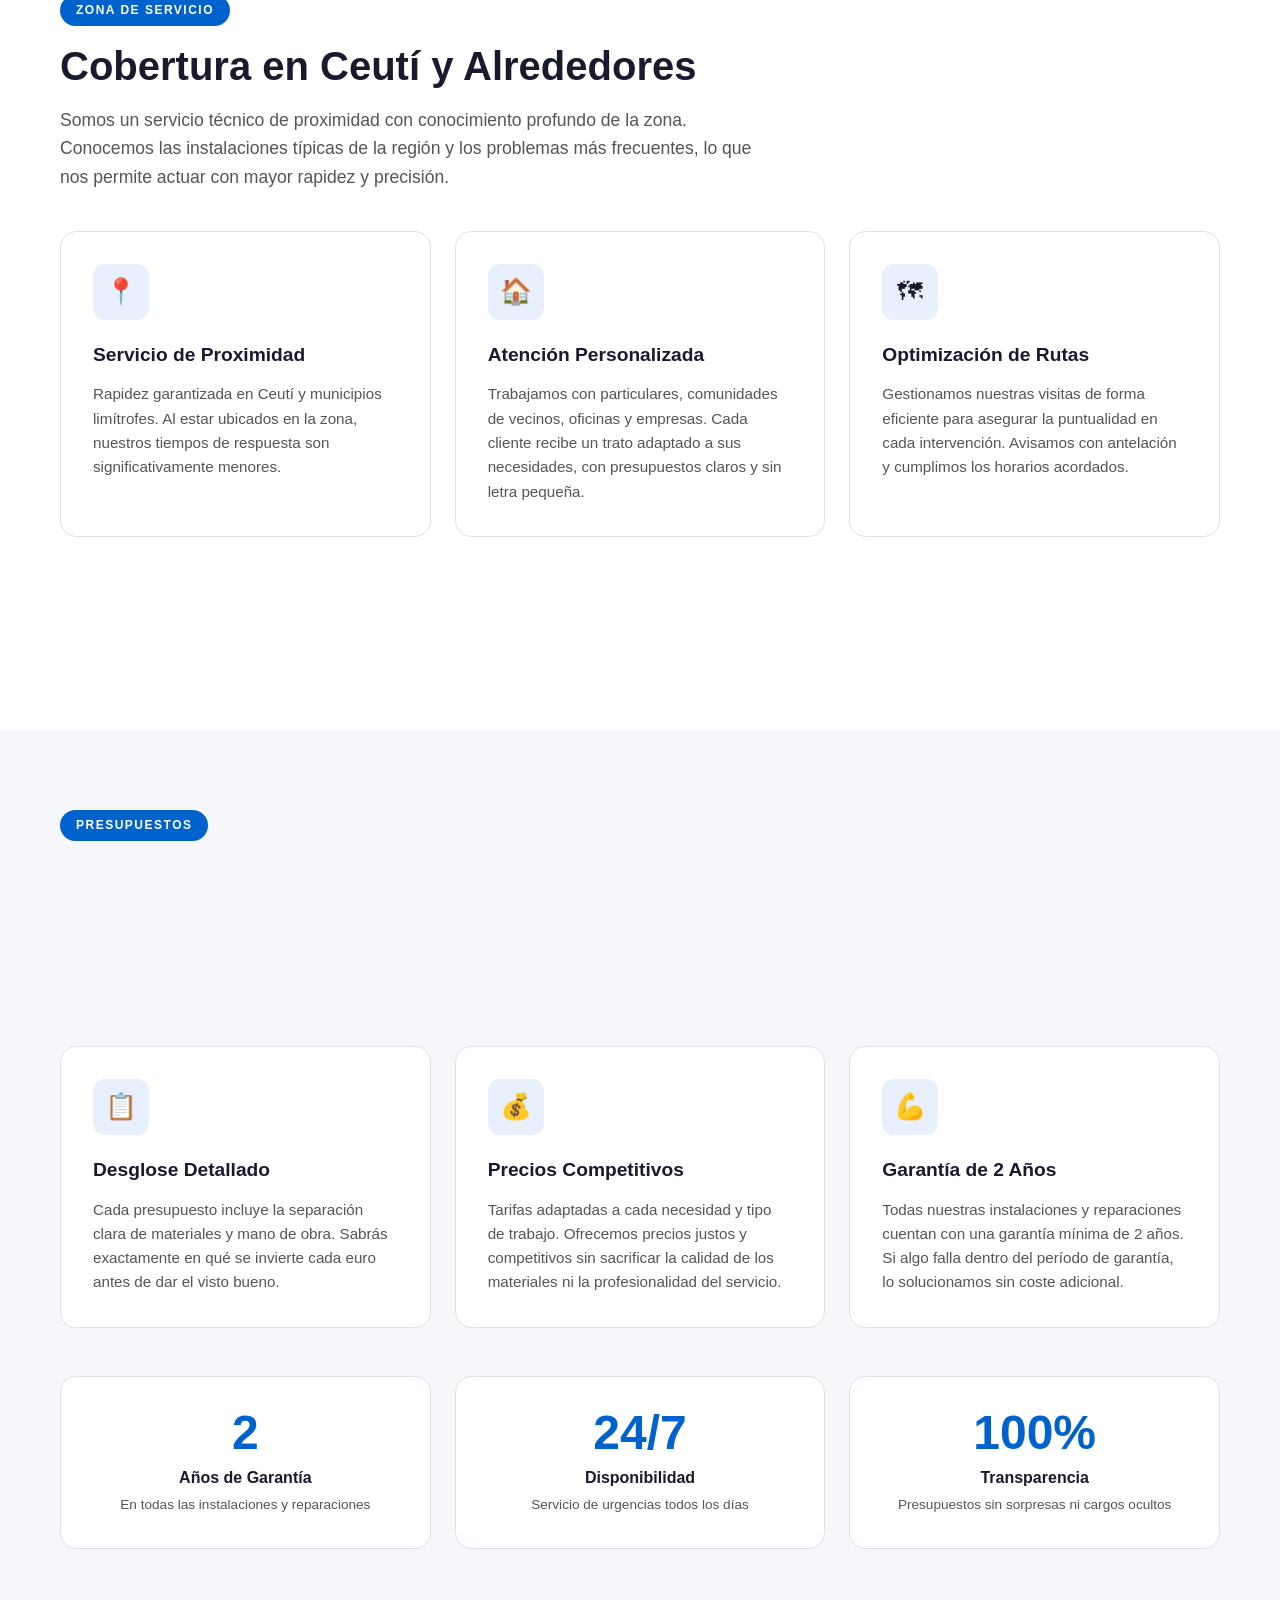
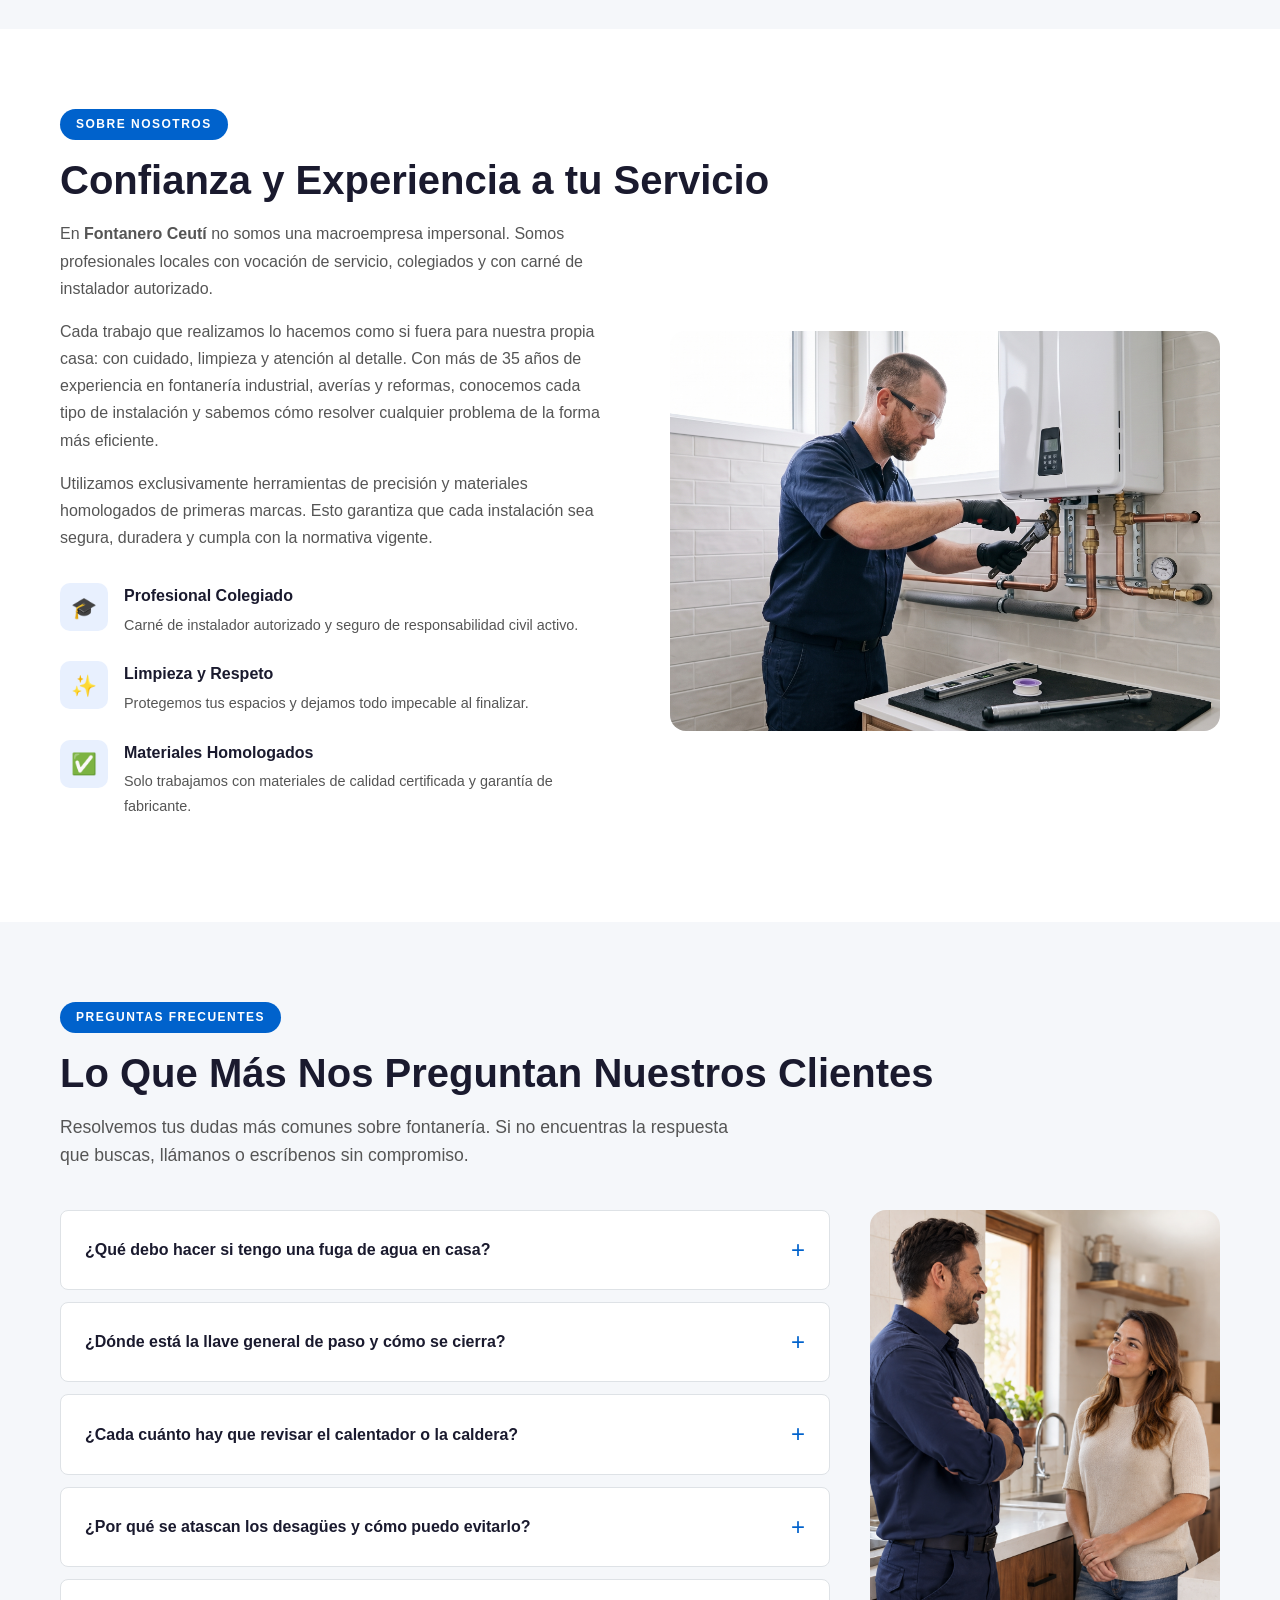
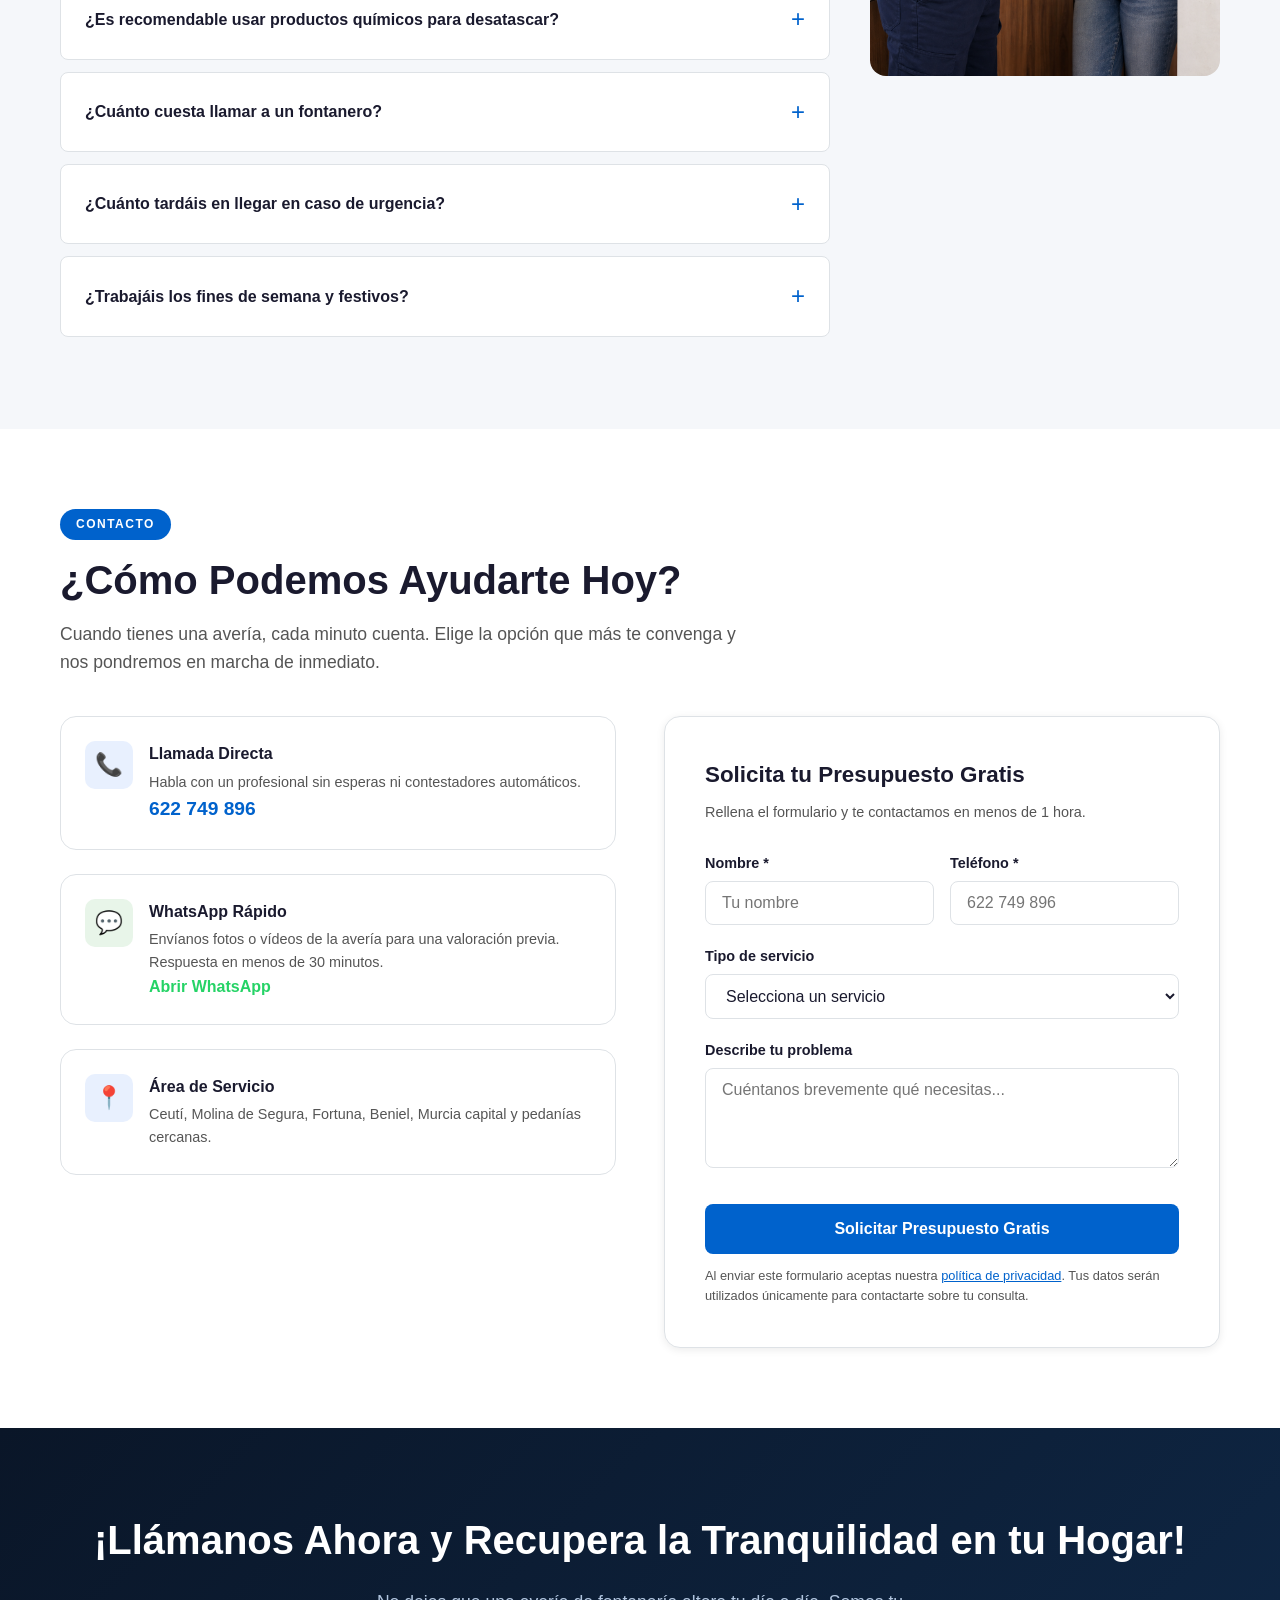
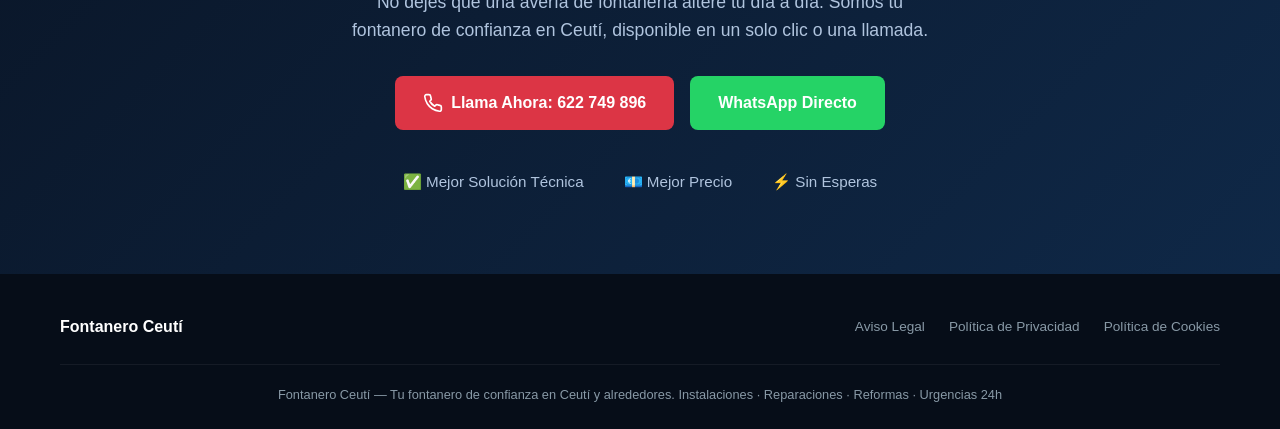
==== commit 44ee4c33: "Actualizar logotipo, favicon y formulario" ====
--- a/index.html
+++ b/index.html
@@ -1,636 +1,678 @@
-<!DOCTYPE html>
-<html lang="es">
-<head>
-  <meta charset="UTF-8">
-  <meta name="viewport" content="width=device-width, initial-scale=1.0">
-  <title>Fontanero Ceuti | Urgencias 24h, Reparaciones y Reformas en Ceuti</title>
-  <meta name="description" content="Fontanero en Ceutí disponible 24 horas. Reparación de fugas, desatascos, calentadores, reformas de baños y cocinas. Presupuesto sin compromiso. Llama al 622 749 896.">
-  <meta name="keywords" content="fontanero ceutí, fontanero urgente ceutí, desatascos ceutí, reparación fugas ceutí, fontanero molina de segura, fontanero 24 horas murcia">
-  <meta name="author" content="Fontanero Ceuti">
-  <meta name="robots" content="index, follow">
-  <link rel="canonical" href="https://fontaneroceuti.es/">
-
-  <!-- Open Graph -->
-  <meta property="og:title" content="Fontanero Ceuti - Urgencias 24h, Reparaciones y Reformas">
-  <meta property="og:description" content="Tu fontanero de confianza en Ceuti y alrededores. Servicio 24/7, presupuesto sin compromiso.">
-  <meta property="og:type" content="website">
-  <meta property="og:url" content="https://fontaneroceuti.es/">
-  <meta property="og:locale" content="es_ES">
-
-  <!-- Favicon SVG inline -->
-  <link rel="icon" href="data:image/svg+xml,<svg xmlns='http://www.w3.org/2000/svg' viewBox='0 0 100 100'><text y='.9em' font-size='90'>🔧</text></svg>">
-
-  <!-- Estilos -->
-  <link rel="stylesheet" href="css/styles.css">
-
-  <!-- Schema.org LocalBusiness -->
-  <script type="application/ld+json">
-  {
-    "@context": "https://schema.org",
-    "@type": "Plumber",
-    "name": "Fontanero Ceuti",
-    "description": "Servicio profesional de fontanería en Ceutí y alrededores. Urgencias 24h, reparaciones, desatascos, calentadores y reformas.",
-    "url": "https://fontaneroceuti.es",
-    "telephone": "+34622749896",
-    "address": {
-      "@type": "PostalAddress",
-      "addressLocality": "Ceuti",
-      "addressRegion": "Murcia",
-      "addressCountry": "ES"
-    },
-    "areaServed": [
-      { "@type": "City", "name": "Ceutí" },
-      { "@type": "City", "name": "Molina de Segura" },
-      { "@type": "City", "name": "Fortuna" },
-      { "@type": "City", "name": "Beniel" },
-      { "@type": "City", "name": "Murcia" }
-    ],
-    "openingHours": "Mo-Su 00:00-23:59",
-    "priceRange": "$$",
-    "sameAs": []
-  }
-  </script>
-  <script type="application/ld+json">
-  {
-    "@context": "https://schema.org",
-    "@type": "FAQPage",
-    "mainEntity": [
-      {
-        "@type": "Question",
-        "name": "¿Qué debo hacer si tengo una fuga de agua en casa?",
-        "acceptedAnswer": {
-          "@type": "Answer",
-          "text": "Lo primero y más importante: cierra la llave general de paso para cortar el suministro de agua y evitar que el daño se extienda. Después, intenta recoger el agua con cubos o toallas para proteger muebles y suelos. No intentes reparar la tubería tú mismo si no tienes experiencia. Llama al 622 749 896 y acudiremos lo antes posible."
-        }
-      },
-      {
-        "@type": "Question",
-        "name": "¿Dónde está la llave general de paso y cómo se cierra?",
-        "acceptedAnswer": {
-          "@type": "Answer",
-          "text": "La llave general de paso suele estar en la entrada de la vivienda, dentro de un armario de contadores, en la cocina o en el baño principal. En viviendas antiguas puede estar en la fachada exterior. Para cerrarla, gírala en el sentido de las agujas del reloj hasta que no gire más. Prueba a abrirla y cerrarla de vez en cuando para que no se agarrote."
-        }
-      },
-      {
-        "@type": "Question",
-        "name": "¿Cada cuánto hay que revisar el calentador o la caldera?",
-        "acceptedAnswer": {
-          "@type": "Answer",
-          "text": "Se recomienda hacer una revisión anual, especialmente antes del invierno. Esto incluye comprobar la llama, limpiar el quemador, verificar el tiro de gases y revisar el estado del ánodo de magnesio en termos eléctricos. Un mantenimiento regular alarga la vida útil del aparato y garantiza tu seguridad."
-        }
-      },
-      {
-        "@type": "Question",
-        "name": "¿Por qué se atascan los desagües y cómo puedo evitarlo?",
-        "acceptedAnswer": {
-          "@type": "Answer",
-          "text": "Los atascos más comunes se producen por acumulación de grasa, restos de comida, pelo y jabón. Para prevenirlos: usa rejillas en los desagües, nunca tires grasa por el fregadero y de vez en cuando vierte agua muy caliente por los desagües para disolver la grasa acumulada."
-        }
-      },
-      {
-        "@type": "Question",
-        "name": "¿Es recomendable usar productos químicos para desatascar?",
-        "acceptedAnswer": {
-          "@type": "Answer",
-          "text": "No lo recomendamos. Los desatascadores químicos son agresivos y pueden dañar las tuberías, especialmente las de PVC y las juntas de goma. Como alternativa casera, puedes probar con bicarbonato y vinagre seguida de agua caliente. Si el problema persiste, llama a un profesional."
-        }
-      },
-      {
-        "@type": "Question",
-        "name": "¿Cuánto cuesta llamar a un fontanero?",
-        "acceptedAnswer": {
-          "@type": "Answer",
-          "text": "El coste depende del tipo de trabajo, los materiales necesarios y la urgencia. En Fontanero Ceutí ofrecemos presupuestos sin compromiso antes de empezar cualquier intervención, con desglose detallado de mano de obra y materiales. No tenemos cargos ocultos ni sorpresas."
-        }
-      },
-      {
-        "@type": "Question",
-        "name": "¿Cuánto tardáis en llegar en caso de urgencia?",
-        "acceptedAnswer": {
-          "@type": "Answer",
-          "text": "Al ser un servicio local de Ceutí, nuestros tiempos de respuesta son muy cortos. En situaciones de urgencia dentro de Ceutí y localidades cercanas como Molina de Segura, nos desplazamos lo más rápido posible. Mientras llegamos, te guiaremos por teléfono para minimizar los daños."
-        }
-      },
-      {
-        "@type": "Question",
-        "name": "¿Trabajáis los fines de semana y festivos?",
-        "acceptedAnswer": {
-          "@type": "Answer",
-          "text": "Sí, estamos disponibles los 365 días del año, incluidos fines de semana y festivos. Las averías no entienden de horarios, y nosotros tampoco. Nuestro servicio de urgencias funciona las 24 horas."
-        }
-      }
-    ]
-  }
-  </script>
-</head>
-<body>
-
-  <!-- ========== HEADER ========== -->
-  <header class="header" id="header">
-    <div class="header__inner">
+<!DOCTYPE html>
+<html lang="es">
+<head>
+  <meta charset="UTF-8">
+  <meta name="viewport" content="width=device-width, initial-scale=1.0">
+  <title>Fontanero Ceuti | Urgencias 24h, Reparaciones y Reformas en Ceuti</title>
+  <meta name="description" content="Fontanero en Ceutí disponible 24 horas. Reparación de fugas, desatascos, calentadores, reformas de baños y cocinas. Presupuesto sin compromiso. Llama al 622 749 896.">
+  <meta name="keywords" content="fontanero ceutí, fontanero urgente ceutí, desatascos ceutí, reparación fugas ceutí, fontanero molina de segura, fontanero 24 horas murcia">
+  <meta name="author" content="Fontanero Ceuti">
+  <meta name="robots" content="index, follow">
+  <link rel="canonical" href="https://fontaneroceuti.es/">
+
+  <!-- Open Graph -->
+  <meta property="og:title" content="Fontanero Ceuti - Urgencias 24h, Reparaciones y Reformas">
+  <meta property="og:description" content="Tu fontanero de confianza en Ceuti y alrededores. Servicio 24/7, presupuesto sin compromiso.">
+  <meta property="og:type" content="website">
+  <meta property="og:url" content="https://fontaneroceuti.es/">
+  <meta property="og:locale" content="es_ES">
+
+  <!-- Favicons -->
+  <link rel="icon" type="image/png" sizes="32x32" href="favicon-32x32.png">
+  <link rel="icon" type="image/png" sizes="192x192" href="favicon-192x192.png">
+  <link rel="apple-touch-icon" sizes="180x180" href="apple-touch-icon.png">
+
+  <!-- Estilos -->
+  <link rel="stylesheet" href="css/styles.css">
+
+  <!-- Schema.org LocalBusiness -->
+  <script type="application/ld+json">
+  {
+    "@context": "https://schema.org",
+    "@type": "Plumber",
+    "name": "Fontanero Ceuti",
+    "description": "Servicio profesional de fontanería en Ceutí y alrededores. Urgencias 24h, reparaciones, desatascos, calentadores y reformas.",
+    "url": "https://fontaneroceuti.es",
+    "telephone": "+34622749896",
+    "address": {
+      "@type": "PostalAddress",
+      "addressLocality": "Ceuti",
+      "addressRegion": "Murcia",
+      "addressCountry": "ES"
+    },
+    "areaServed": [
+      { "@type": "City", "name": "Ceutí" },
+      { "@type": "City", "name": "Molina de Segura" },
+      { "@type": "City", "name": "Fortuna" },
+      { "@type": "City", "name": "Beniel" },
+      { "@type": "City", "name": "Murcia" }
+    ],
+    "openingHours": "Mo-Su 00:00-23:59",
+    "priceRange": "$$",
+    "sameAs": []
+  }
+  </script>
+  <script type="application/ld+json">
+  {
+    "@context": "https://schema.org",
+    "@type": "FAQPage",
+    "mainEntity": [
+      {
+        "@type": "Question",
+        "name": "¿Qué debo hacer si tengo una fuga de agua en casa?",
+        "acceptedAnswer": {
+          "@type": "Answer",
+          "text": "Lo primero y más importante: cierra la llave general de paso para cortar el suministro de agua y evitar que el daño se extienda. Después, intenta recoger el agua con cubos o toallas para proteger muebles y suelos. No intentes reparar la tubería tú mismo si no tienes experiencia. Llama al 622 749 896 y acudiremos lo antes posible."
+        }
+      },
+      {
+        "@type": "Question",
+        "name": "¿Dónde está la llave general de paso y cómo se cierra?",
+        "acceptedAnswer": {
+          "@type": "Answer",
+          "text": "La llave general de paso suele estar en la entrada de la vivienda, dentro de un armario de contadores, en la cocina o en el baño principal. En viviendas antiguas puede estar en la fachada exterior. Para cerrarla, gírala en el sentido de las agujas del reloj hasta que no gire más. Prueba a abrirla y cerrarla de vez en cuando para que no se agarrote."
+        }
+      },
+      {
+        "@type": "Question",
+        "name": "¿Cada cuánto hay que revisar el calentador o la caldera?",
+        "acceptedAnswer": {
+          "@type": "Answer",
+          "text": "Se recomienda hacer una revisión anual, especialmente antes del invierno. Esto incluye comprobar la llama, limpiar el quemador, verificar el tiro de gases y revisar el estado del ánodo de magnesio en termos eléctricos. Un mantenimiento regular alarga la vida útil del aparato y garantiza tu seguridad."
+        }
+      },
+      {
+        "@type": "Question",
+        "name": "¿Por qué se atascan los desagües y cómo puedo evitarlo?",
+        "acceptedAnswer": {
+          "@type": "Answer",
+          "text": "Los atascos más comunes se producen por acumulación de grasa, restos de comida, pelo y jabón. Para prevenirlos: usa rejillas en los desagües, nunca tires grasa por el fregadero y de vez en cuando vierte agua muy caliente por los desagües para disolver la grasa acumulada."
+        }
+      },
+      {
+        "@type": "Question",
+        "name": "¿Es recomendable usar productos químicos para desatascar?",
+        "acceptedAnswer": {
+          "@type": "Answer",
+          "text": "No lo recomendamos. Los desatascadores químicos son agresivos y pueden dañar las tuberías, especialmente las de PVC y las juntas de goma. Como alternativa casera, puedes probar con bicarbonato y vinagre seguida de agua caliente. Si el problema persiste, llama a un profesional."
+        }
+      },
+      {
+        "@type": "Question",
+        "name": "¿Cuánto cuesta llamar a un fontanero?",
+        "acceptedAnswer": {
+          "@type": "Answer",
+          "text": "El coste depende del tipo de trabajo, los materiales necesarios y la urgencia. En Fontanero Ceutí ofrecemos presupuestos sin compromiso antes de empezar cualquier intervención, con desglose detallado de mano de obra y materiales. No tenemos cargos ocultos ni sorpresas."
+        }
+      },
+      {
+        "@type": "Question",
+        "name": "¿Cuánto tardáis en llegar en caso de urgencia?",
+        "acceptedAnswer": {
+          "@type": "Answer",
+          "text": "Al ser un servicio local de Ceutí, nuestros tiempos de respuesta son muy cortos. En situaciones de urgencia dentro de Ceutí y localidades cercanas como Molina de Segura, nos desplazamos lo más rápido posible. Mientras llegamos, te guiaremos por teléfono para minimizar los daños."
+        }
+      },
+      {
+        "@type": "Question",
+        "name": "¿Trabajáis los fines de semana y festivos?",
+        "acceptedAnswer": {
+          "@type": "Answer",
+          "text": "Sí, estamos disponibles los 365 días del año, incluidos fines de semana y festivos. Las averías no entienden de horarios, y nosotros tampoco. Nuestro servicio de urgencias funciona las 24 horas."
+        }
+      }
+    ]
+  }
+  </script>
+</head>
+<body>
+
+  <!-- ========== HEADER ========== -->
+  <header class="header" id="header">
+    <div class="header__inner">
       <a href="#inicio" class="header__logo">
-        <svg viewBox="0 0 36 36" xmlns="http://www.w3.org/2000/svg"><path d="M28 8h-4V6a2 2 0 0 0-2-2h-8a2 2 0 0 0-2 2v2H8a2 2 0 0 0-2 2v4c0 3.3 2.7 6 6 6h1.1c1 1.8 2.8 3 4.9 3.5V28h-4a1 1 0 1 0 0 2h10a1 1 0 1 0 0-2h-4v-4.5c2.1-.5 3.9-1.7 4.9-3.5H26c3.3 0 6-2.7 6-6v-4a2 2 0 0 0-2-2zM8 14v-4h4v7.7A4 4 0 0 1 8 14zm20 0a4 4 0 0 1-4 3.7V10h4v4z"/></svg>
-        Fontanero Ceutí
+        <img
+          src="logo-fontanero-ceuti.png"
+          alt="Fontanero Ceutí"
+          width="1678"
+          height="453"
+          style="display:block;width:clamp(155px,16vw,205px);height:auto;"
+        >
       </a>
-
-      <nav class="nav" id="nav">
-        <a href="#urgencias" class="nav__link">Urgencias</a>
-        <a href="#servicios" class="nav__link">Servicios</a>
-        <a href="#obra-nueva" class="nav__link">Reformas</a>
-        <a href="#cobertura" class="nav__link">Zona</a>
-        <a href="#nosotros" class="nav__link">Nosotros</a>
-        <a href="#faq" class="nav__link">FAQ</a>
-        <a href="#contacto" class="nav__link">Contacto</a>
-      </nav>
-
-      <div class="header__cta">
-        <a href="tel:+34622749896" class="header__phone">
-          <svg width="18" height="18" viewBox="0 0 24 24" fill="none" stroke="currentColor" stroke-width="2" stroke-linecap="round" stroke-linejoin="round"><path d="M22 16.92v3a2 2 0 0 1-2.18 2 19.79 19.79 0 0 1-8.63-3.07 19.5 19.5 0 0 1-6-6A19.79 19.79 0 0 1 2.12 4.18 2 2 0 0 1 4.11 2h3a2 2 0 0 1 2 1.72c.127.96.361 1.903.7 2.81a2 2 0 0 1-.45 2.11L8.09 9.91a16 16 0 0 0 6 6l1.27-1.27a2 2 0 0 1 2.11-.45c.907.339 1.85.573 2.81.7A2 2 0 0 1 22 16.92z"/></svg>
-          622 749 896
-        </a>
-        <a href="#contacto" class="btn btn--primary" style="padding:10px 20px;font-size:0.9rem;">Presupuesto Gratis</a>
-      </div>
-
-      <button class="menu-toggle" id="menuToggle" aria-label="Menu">
-        <span></span><span></span><span></span>
-      </button>
-    </div>
-  </header>
-
-  <!-- ========== HERO ========== -->
-  <section class="hero" id="inicio">
-    <div class="container">
-      <div class="hero__content">
-        <div class="hero__badge">Disponibles 24/7 en Ceutí y alrededores</div>
-        <h1 class="hero__title">
-          Tu <span>fontanero de confianza</span> en Ceutí
-        </h1>
-        <p class="hero__text">
-          Reparamos fugas, desatascamos tuberías, instalamos calentadores y reformamos baños y cocinas. Más de 35 años de experiencia resolviendo cualquier problema de fontanería con rapidez y garantía.
-        </p>
-        <div class="hero__buttons">
-          <a href="tel:+34622749896" class="btn btn--urgent">
-            <svg width="20" height="20" viewBox="0 0 24 24" fill="none" stroke="currentColor" stroke-width="2" stroke-linecap="round" stroke-linejoin="round"><path d="M22 16.92v3a2 2 0 0 1-2.18 2 19.79 19.79 0 0 1-8.63-3.07 19.5 19.5 0 0 1-6-6A19.79 19.79 0 0 1 2.12 4.18 2 2 0 0 1 4.11 2h3a2 2 0 0 1 2 1.72c.127.96.361 1.903.7 2.81a2 2 0 0 1-.45 2.11L8.09 9.91a16 16 0 0 0 6 6l1.27-1.27a2 2 0 0 1 2.11-.45c.907.339 1.85.573 2.81.7A2 2 0 0 1 22 16.92z"/></svg>
-            Llama Ahora: 622 749 896
-          </a>
-          <a href="#contacto" class="btn btn--outline" style="border-color:#fff;color:#fff;">
-            Solicitar Presupuesto
-          </a>
-        </div>
-        <div class="hero__trust">
-          <div class="hero__trust-item">
-            <strong>24/7</strong> Servicio urgencias
-          </div>
-          <div class="hero__trust-item">
-            <strong>+35</strong> Años de experiencia
-          </div>
-          <div class="hero__trust-item">
-            <strong>2 años</strong> de garantía
-          </div>
-        </div>
-      </div>
-    </div>
-  </section>
-
-  <!-- ========== URGENCIAS ========== -->
-  <section class="section section--dark" id="urgencias">
-    <div class="container">
-      <span class="section__badge">Servicio de Urgencias</span>
-      <h2 class="section__title fade-in">Tu Urgencia es Nuestra Prioridad: Servicio 24/7</h2>
-      <p class="section__subtitle fade-in">
-        Las averías no avisan. Una tubería rota a medianoche, un desbordamiento en fin de semana o una caldera que deja de funcionar en pleno invierno no pueden esperar. Estamos disponibles las 24 horas, los 365 días del año, sin recargos ocultos.
-      </p>
-      <div class="cards-grid fade-in">
-        <div class="card">
-          <div class="card__icon">&#9889;</div>
-          <h3 class="card__title">Intervención Inmediata</h3>
-          <p class="card__text">Resolvemos cualquier avería de fontanería en el momento justo, con la rapidez que la situación requiere. Llegamos preparados para diagnosticar y actuar desde el primer momento.</p>
-        </div>
-        <div class="card">
-          <div class="card__icon">&#128338;</div>
-          <h3 class="card__title">Disponibilidad Total</h3>
-          <p class="card__text">24 horas al día, 7 días a la semana, incluidos festivos. No hay horario de cierre ni días de descanso cuando se trata de proteger tu hogar o negocio.</p>
-        </div>
-        <div class="card">
-          <div class="card__icon">&#128241;</div>
-          <h3 class="card__title">Conexión Instantánea</h3>
-          <p class="card__text">Un solo clic desde tu móvil y estás en contacto directo con nosotros. Llamada, WhatsApp o formulario: elige cómo prefieres avisarnos y actuamos de inmediato.</p>
-        </div>
-      </div>
-    </div>
-  </section>
-
-  <!-- ========== SERVICIOS ========== -->
-  <section class="section" id="servicios">
-    <div class="container">
-      <span class="section__badge">Nuestros Servicios</span>
-      <h2 class="section__title fade-in">Servicios Integrales de Fontanería</h2>
-      <p class="section__subtitle fade-in">
-        Desde una pequeña reparación doméstica hasta la instalación completa de una vivienda nueva, cubrimos todas las necesidades de fontanería con el mismo nivel de profesionalidad y atención al detalle.
-      </p>
-      <div class="services-grid fade-in">
-        <div class="service-card">
-          <div class="service-card__icon">
-            <svg width="32" height="32" viewBox="0 0 24 24" fill="none" stroke="#0062cc" stroke-width="2" stroke-linecap="round" stroke-linejoin="round"><path d="M12 2.69l5.66 5.66a8 8 0 1 1-11.31 0z"/></svg>
-          </div>
-          <h3 class="service-card__title">Reparación de Fugas y Roturas</h3>
-          <p class="service-card__text">Localizamos y reparamos fugas, goteras y roturas de tuberías con precisión. Tecnología de detección para minimizar daños y garantizar una solución duradera.</p>
-        </div>
-        <div class="service-card">
-          <div class="service-card__icon">
-            <svg width="32" height="32" viewBox="0 0 24 24" fill="none" stroke="#0062cc" stroke-width="2" stroke-linecap="round" stroke-linejoin="round"><circle cx="12" cy="12" r="10"/><path d="M8 12h8M12 8v8"/></svg>
-          </div>
-          <h3 class="service-card__title">Desatascos Profesionales</h3>
-          <p class="service-card__text">Desatasco de desagües, bajantes y arquetas en viviendas, locales y comunidades. Equipos de alta presión para eliminar obstrucciones sin dañar las instalaciones.</p>
-        </div>
-        <div class="service-card">
-          <div class="service-card__icon">
-            <svg width="32" height="32" viewBox="0 0 24 24" fill="none" stroke="#0062cc" stroke-width="2" stroke-linecap="round" stroke-linejoin="round"><path d="M12 2a4 4 0 0 0-4 4v2H6v12h12V8h-2V6a4 4 0 0 0-4-4zm0 2a2 2 0 0 1 2 2v2h-4V6a2 2 0 0 1 2-2z"/><line x1="12" y1="12" x2="12" y2="16"/></svg>
-          </div>
-          <h3 class="service-card__title">Calentadores y Calderas</h3>
-          <p class="service-card__text">Instalación, mantenimiento y reparación de calentadores, termos eléctricos y calderas de gas. Trabajamos con todas las marcas y modelos del mercado.</p>
-        </div>
-        <div class="service-card">
-          <div class="service-card__icon">
-            <svg width="32" height="32" viewBox="0 0 24 24" fill="none" stroke="#0062cc" stroke-width="2" stroke-linecap="round" stroke-linejoin="round"><rect x="3" y="3" width="18" height="18" rx="2"/><path d="M3 9h18M9 21V9"/></svg>
-          </div>
-          <h3 class="service-card__title">Reformas de Baños y Cocinas</h3>
-          <p class="service-card__text">Reformas completas con acabados de alta calidad. Coordinamos fontanería, alicatado y acabados para ofrecerte un resultado final impecable y a medida.</p>
-        </div>
-      </div>
-    </div>
-  </section>
-
-  <!-- ========== OBRA NUEVA Y REFORMAS ========== -->
-  <section class="section section--alt" id="obra-nueva">
-    <div class="container">
-      <span class="section__badge">Obra Nueva y Reformas</span>
-      <h2 class="section__title fade-in">Especialistas en Reformas y Obra Nueva</h2>
-      <p class="section__subtitle fade-in">
-        Si estás construyendo de cero o renovando una instalación antigua, necesitas un profesional que conozca la normativa vigente y garantice un trabajo seguro y eficiente.
-      </p>
-      <div class="obra-grid fade-in">
-        <div class="obra-list">
-          <h3>Qué incluimos</h3>
-          <ul>
-            <li>Renovación de instalaciones antiguas para mayor eficiencia y ahorro energético</li>
-            <li>Instalación completa de redes de agua fría, caliente y saneamiento</li>
-            <li>Cumplimiento estricto del Código Técnico de la Edificación (CTE)</li>
-            <li>Certificados y boletines de instalación profesional</li>
-            <li>Asesoramiento personalizado en cada fase del proyecto</li>
-          </ul>
-        </div>
-        <div class="obra-info">
-          <img src="img/reforma-bano.jpeg" alt="Baño moderno reformado por fontanero en Ceutí" loading="lazy" class="obra-info__image">
-          <h3>Por qué es importante cumplir el CTE</h3>
-          <p>El Código Técnico de la Edificación establece los requisitos mínimos de seguridad, habitabilidad y eficiencia energética que deben cumplir todas las instalaciones.</p>
-          <p>Una instalación no conforme puede suponer riesgos para la salud, problemas legales y la invalidación de seguros del hogar.</p>
-          <p>Al contratar a un instalador autorizado, tienes la garantía de que tu instalación cumple toda la normativa vigente y cuentas con la documentación oficial necesaria para futuras ventas, alquileres o inspecciones.</p>
-        </div>
-      </div>
-    </div>
-  </section>
-
-  <!-- ========== ZONA DE COBERTURA ========== -->
-  <section class="section" id="cobertura">
-    <div class="container">
-      <span class="section__badge">Zona de Servicio</span>
-      <h2 class="section__title fade-in">Cobertura en Ceutí y Alrededores</h2>
-      <p class="section__subtitle fade-in">
-        Somos un servicio técnico de proximidad con conocimiento profundo de la zona. Conocemos las instalaciones típicas de la región y los problemas más frecuentes, lo que nos permite actuar con mayor rapidez y precisión.
-      </p>
-      <div class="cards-grid fade-in">
-        <div class="card">
-          <div class="card__icon">&#128205;</div>
-          <h3 class="card__title">Servicio de Proximidad</h3>
-          <p class="card__text">Rapidez garantizada en Ceutí y municipios limítrofes. Al estar ubicados en la zona, nuestros tiempos de respuesta son significativamente menores.</p>
-        </div>
-        <div class="card">
-          <div class="card__icon">&#127968;</div>
-          <h3 class="card__title">Atención Personalizada</h3>
-          <p class="card__text">Trabajamos con particulares, comunidades de vecinos, oficinas y empresas. Cada cliente recibe un trato adaptado a sus necesidades, con presupuestos claros y sin letra pequeña.</p>
-        </div>
-        <div class="card">
-          <div class="card__icon">&#128506;</div>
-          <h3 class="card__title">Optimización de Rutas</h3>
-          <p class="card__text">Gestionamos nuestras visitas de forma eficiente para asegurar la puntualidad en cada intervención. Avisamos con antelación y cumplimos los horarios acordados.</p>
-        </div>
-      </div>
-      <div class="coverage-note fade-in">
-        <span style="font-size:1.3rem;">&#128204;</span>
-        <span><strong>Área de cobertura principal:</strong> Ceutí, Molina de Segura, Fortuna, Beniel, Murcia capital y pedanías cercanas. Consulta si llegamos a tu ubicación.</span>
-      </div>
-    </div>
-  </section>
-
-  <!-- ========== PRESUPUESTOS / STATS ========== -->
-  <section class="section section--alt" id="presupuestos">
-    <div class="container">
-      <span class="section__badge">Presupuestos</span>
-      <h2 class="section__title fade-in">Transparencia: Presupuestos Profesionales</h2>
-      <p class="section__subtitle fade-in">
-        Todos nuestros presupuestos son detallados, claros y sin sorpresas. Antes de comenzar cualquier trabajo, te explicamos exactamente qué se va a hacer, qué materiales se van a utilizar y cuál es el coste total.
-      </p>
-      <div class="cards-grid fade-in">
-        <div class="card">
-          <div class="card__icon">&#128203;</div>
-          <h3 class="card__title">Desglose Detallado</h3>
-          <p class="card__text">Cada presupuesto incluye la separación clara de materiales y mano de obra. Sabrás exactamente en qué se invierte cada euro antes de dar el visto bueno.</p>
-        </div>
-        <div class="card">
-          <div class="card__icon">&#128176;</div>
-          <h3 class="card__title">Precios Competitivos</h3>
-          <p class="card__text">Tarifas adaptadas a cada necesidad y tipo de trabajo. Ofrecemos precios justos y competitivos sin sacrificar la calidad de los materiales ni la profesionalidad del servicio.</p>
-        </div>
-        <div class="card">
-          <div class="card__icon">&#128170;</div>
-          <h3 class="card__title">Garantía de 2 Años</h3>
-          <p class="card__text">Todas nuestras instalaciones y reparaciones cuentan con una garantía mínima de 2 años. Si algo falla dentro del período de garantía, lo solucionamos sin coste adicional.</p>
-        </div>
-      </div>
-      <div class="stats fade-in">
-        <div class="stat">
-          <div class="stat__number" data-target="2" data-suffix="">0</div>
-          <div class="stat__label">Años de Garantía</div>
-          <div class="stat__desc">En todas las instalaciones y reparaciones</div>
-        </div>
-        <div class="stat">
-          <div class="stat__number" data-target="24" data-suffix="/7">0</div>
-          <div class="stat__label">Disponibilidad</div>
-          <div class="stat__desc">Servicio de urgencias todos los días</div>
-        </div>
-        <div class="stat">
-          <div class="stat__number" data-target="100" data-suffix="%">0</div>
-          <div class="stat__label">Transparencia</div>
-          <div class="stat__desc">Presupuestos sin sorpresas ni cargos ocultos</div>
-        </div>
-      </div>
-    </div>
-  </section>
-
-  <!-- ========== SOBRE NOSOTROS ========== -->
-  <section class="section" id="nosotros">
-    <div class="container">
-      <span class="section__badge">Sobre Nosotros</span>
-      <h2 class="section__title fade-in">Confianza y Experiencia a tu Servicio</h2>
-      <div class="about-grid fade-in">
-        <div class="about__text">
-          <p>En <strong>Fontanero Ceutí</strong> no somos una macroempresa impersonal. Somos profesionales locales con vocación de servicio, colegiados y con carné de instalador autorizado.</p>
-          <p>Cada trabajo que realizamos lo hacemos como si fuera para nuestra propia casa: con cuidado, limpieza y atención al detalle. Con más de 35 años de experiencia en fontanería industrial, averías y reformas, conocemos cada tipo de instalación y sabemos cómo resolver cualquier problema de la forma más eficiente.</p>
-          <p>Utilizamos exclusivamente herramientas de precisión y materiales homologados de primeras marcas. Esto garantiza que cada instalación sea segura, duradera y cumpla con la normativa vigente.</p>
-          <div class="about__features">
-            <div class="about__feature">
-              <div class="about__feature-icon">&#127891;</div>
-              <div>
-                <h4>Profesional Colegiado</h4>
-                <p>Carné de instalador autorizado y seguro de responsabilidad civil activo.</p>
-              </div>
-            </div>
-            <div class="about__feature">
-              <div class="about__feature-icon">&#10024;</div>
-              <div>
-                <h4>Limpieza y Respeto</h4>
-                <p>Protegemos tus espacios y dejamos todo impecable al finalizar.</p>
-              </div>
-            </div>
-            <div class="about__feature">
-              <div class="about__feature-icon">&#9989;</div>
-              <div>
-                <h4>Materiales Homologados</h4>
-                <p>Solo trabajamos con materiales de calidad certificada y garantía de fabricante.</p>
-              </div>
-            </div>
-          </div>
-        </div>
-        <div class="about__image">
-          <img src="img/servicio-calentadores.jpeg" alt="Fontanero profesional instalando calentador en Ceutí" loading="lazy">
-        </div>
-      </div>
-    </div>
-  </section>
-
-  <!-- ========== PREGUNTAS FRECUENTES ========== -->
-  <section class="section section--alt" id="faq">
-    <div class="container">
-      <span class="section__badge">Preguntas Frecuentes</span>
-      <h2 class="section__title fade-in">Lo Que Más Nos Preguntan Nuestros Clientes</h2>
-      <p class="section__subtitle fade-in">
-        Resolvemos tus dudas más comunes sobre fontanería. Si no encuentras la respuesta que buscas, llámanos o escríbenos sin compromiso.
-      </p>
-      <div class="faq-grid fade-in">
-        <div class="faq-list">
-        <details class="faq-item">
-          <summary class="faq-item__question">¿Qué debo hacer si tengo una fuga de agua en casa?</summary>
-          <div class="faq-item__answer">
-            <p>Lo primero y más importante: <strong>cierra la llave general de paso</strong> para cortar el suministro de agua y evitar que el daño se extienda. Después, intenta recoger el agua con cubos o toallas para proteger muebles y suelos. No intentes reparar la tubería tú mismo si no tienes experiencia, ya que podrías empeorar la situación. Llámanos al <a href="tel:+34622749896">622 749 896</a> y acudiremos lo antes posible.</p>
-          </div>
-        </details>
-        <details class="faq-item">
-          <summary class="faq-item__question">¿Dónde está la llave general de paso y cómo se cierra?</summary>
-          <div class="faq-item__answer">
-            <p>La llave general de paso suele estar en la entrada de la vivienda, dentro de un armario de contadores, en la cocina o en el baño principal. En viviendas antiguas puede estar en la fachada exterior o en el cuarto de contadores de la comunidad. Para cerrarla, gírala en el sentido de las agujas del reloj hasta que no gire más. <strong>Consejo importante:</strong> prueba a abrirla y cerrarla de vez en cuando para que no se agarrote. Si no sabes dónde está, llámanos y te ayudamos a localizarla.</p>
-          </div>
-        </details>
-        <details class="faq-item">
-          <summary class="faq-item__question">¿Cada cuánto hay que revisar el calentador o la caldera?</summary>
-          <div class="faq-item__answer">
-            <p>Se recomienda hacer una <strong>revisión anual</strong>, especialmente antes del invierno. Esto incluye comprobar la llama, limpiar el quemador, verificar el tiro de gases y revisar el estado del ánodo de magnesio en termos eléctricos. Un mantenimiento regular alarga la vida útil del aparato, previene averías costosas y, lo más importante, <strong>garantiza tu seguridad</strong> frente a fugas de gas o monóxido de carbono.</p>
-          </div>
-        </details>
-        <details class="faq-item">
-          <summary class="faq-item__question">¿Por qué se atascan los desagües y cómo puedo evitarlo?</summary>
-          <div class="faq-item__answer">
-            <p>Los atascos más comunes se producen por acumulación de <strong>grasa, restos de comida, pelo y jabón</strong> en las tuberías. Para prevenirlos: usa rejillas en los desagües de ducha y fregadero, nunca tires grasa por el fregadero (recógela en un bote y tírala a la basura), y de vez en cuando vierte agua muy caliente por los desagües para disolver la grasa acumulada. Si el atasco persiste, no fuerces: llámanos y lo solucionamos con equipos profesionales sin dañar tus tuberías.</p>
-          </div>
-        </details>
-        <details class="faq-item">
-          <summary class="faq-item__question">¿Es recomendable usar productos químicos para desatascar?</summary>
-          <div class="faq-item__answer">
-            <p><strong>No lo recomendamos.</strong> Los desatascadores químicos son agresivos y pueden dañar las tuberías, especialmente las de PVC y las juntas de goma. Además, si no resuelven el atasco, dificultan el trabajo posterior del fontanero al crear un entorno peligroso con salpicaduras de ácido. Como alternativa casera, puedes probar con una mezcla de bicarbonato y vinagre seguida de agua caliente. Pero si el problema persiste, lo más seguro y efectivo es llamar a un profesional.</p>
-          </div>
-        </details>
-        <details class="faq-item">
-          <summary class="faq-item__question">¿Cuánto cuesta llamar a un fontanero?</summary>
-          <div class="faq-item__answer">
-            <p>El coste depende del tipo de trabajo, los materiales necesarios y la urgencia. En Fontanero Ceutí <strong>ofrecemos presupuestos sin compromiso</strong> antes de empezar cualquier intervención, con desglose detallado de mano de obra y materiales. No tenemos cargos ocultos ni sorpresas. Llámanos al <a href="tel:+34622749896">622 749 896</a> o rellena nuestro <a href="#contacto">formulario de contacto</a> para una valoración personalizada.</p>
-          </div>
-        </details>
-        <details class="faq-item">
-          <summary class="faq-item__question">¿Cuánto tardáis en llegar en caso de urgencia?</summary>
-          <div class="faq-item__answer">
-            <p>Al ser un servicio local de Ceutí, nuestros <strong>tiempos de respuesta son muy cortos</strong>. En situaciones de urgencia dentro de Ceutí y localidades cercanas como Molina de Segura, nos desplazamos lo más rápido posible. Llámanos al <a href="tel:+34622749896">622 749 896</a> y mientras llegamos, te guiaremos por teléfono para que puedas tomar las primeras medidas y minimizar los daños.</p>
-          </div>
-        </details>
-        <details class="faq-item">
-          <summary class="faq-item__question">¿Trabajáis los fines de semana y festivos?</summary>
-          <div class="faq-item__answer">
-            <p><strong>Sí, estamos disponibles los 365 días del año</strong>, incluidos fines de semana y festivos. Las averías no entienden de horarios, y nosotros tampoco. Nuestro servicio de urgencias funciona las 24 horas, así que puedes llamarnos cuando lo necesites sin importar el día o la hora.</p>
-          </div>
-        </details>
-        </div>
-        <div class="faq-image">
-          <img src="img/faq-fontanero.png" alt="Fontanero asesorando a clienta en su cocina en Ceutí" loading="lazy">
-        </div>
-      </div>
-    </div>
-  </section>
-
-  <!-- ========== CONTACTO ========== -->
-  <section class="section" id="contacto">
-    <div class="container">
-      <span class="section__badge">Contacto</span>
-      <h2 class="section__title fade-in">¿Cómo Podemos Ayudarte Hoy?</h2>
-      <p class="section__subtitle fade-in">
-        Cuando tienes una avería, cada minuto cuenta. Elige la opción que más te convenga y nos pondremos en marcha de inmediato.
-      </p>
-      <div class="contact-grid fade-in">
-
-        <!-- Metodos de contacto -->
-        <div class="contact-methods">
-          <a href="tel:+34622749896" class="contact-method" style="text-decoration:none;color:inherit;">
-            <div class="contact-method__icon">&#128222;</div>
-            <div>
-              <h4>Llamada Directa</h4>
-              <p>Habla con un profesional sin esperas ni contestadores automáticos.</p>
-              <span style="color:#0062cc;font-weight:700;font-size:1.2rem;">622 749 896</span>
-            </div>
-          </a>
-          <a href="https://wa.me/34622749896?text=Hola%2C%20necesito%20un%20fontanero.%20%C2%BFPueden%20ayudarme%3F" target="_blank" rel="noopener" class="contact-method" style="text-decoration:none;color:inherit;">
-            <div class="contact-method__icon" style="background:#e8f5e9;">&#128172;</div>
-            <div>
-              <h4>WhatsApp Rápido</h4>
-              <p>Envíanos fotos o vídeos de la avería para una valoración previa. Respuesta en menos de 30 minutos.</p>
-              <span style="color:#25d366;font-weight:700;">Abrir WhatsApp</span>
-            </div>
-          </a>
-          <div class="contact-method">
-            <div class="contact-method__icon">&#128205;</div>
-            <div>
-              <h4>Área de Servicio</h4>
-              <p>Ceutí, Molina de Segura, Fortuna, Beniel, Murcia capital y pedanías cercanas.</p>
-            </div>
-          </div>
-        </div>
-
-        <!-- Formulario -->
-        <form class="form" id="contactForm" name="contacto" method="POST" data-netlify="true">
-          <div class="form__fields">
-            <h3 class="form__title">Solicita tu Presupuesto Gratis</h3>
-            <p class="form__subtitle">Rellena el formulario y te contactamos en menos de 1 hora.</p>
-
-            <div class="form__row">
-              <div class="form__group">
-                <label class="form__label" for="nombre">Nombre *</label>
-                <input class="form__input" type="text" id="nombre" name="nombre" placeholder="Tu nombre" required>
-                <span class="form__error">Este campo es obligatorio</span>
-              </div>
-              <div class="form__group">
-                <label class="form__label" for="telefono">Teléfono *</label>
-                <input class="form__input" type="tel" id="telefono" name="telefono" placeholder="622 749 896" required>
-                <span class="form__error">Introduce un teléfono válido</span>
-              </div>
-            </div>
-
-            <div class="form__group">
-              <label class="form__label" for="servicio">Tipo de servicio</label>
-              <select class="form__select" id="servicio" name="servicio">
-                <option value="">Selecciona un servicio</option>
-                <option value="Urgencia / Avería">Urgencia / Avería</option>
-                <option value="Reparación de fugas">Reparación de fugas</option>
-                <option value="Desatasco">Desatasco</option>
-                <option value="Calentador / Caldera">Calentador / Caldera</option>
-                <option value="Reforma baño o cocina">Reforma de baño o cocina</option>
-                <option value="Obra nueva / Instalación">Obra nueva / Instalación</option>
-                <option value="Otro">Otro</option>
-              </select>
-            </div>
-
-            <div class="form__group">
-              <label class="form__label" for="mensaje">Describe tu problema</label>
-              <textarea class="form__textarea" id="mensaje" name="mensaje" placeholder="Cuéntanos brevemente qué necesitas..."></textarea>
-            </div>
-
-            <button type="submit" class="btn btn--primary btn--large form__submit" style="width:100%;justify-content:center;padding:16px;">
-              Solicitar Presupuesto Gratis
-            </button>
-
-            <p class="form__privacy">
-              Al enviar este formulario aceptas nuestra <a href="legal.html#privacidad">política de privacidad</a>. Tus datos serán utilizados únicamente para contactarte sobre tu consulta.
-            </p>
-          </div>
-
-          <!-- Mensaje de exito -->
-          <div class="form__success">
-            <div class="form__success-icon">&#9989;</div>
-            <h3>Solicitud Enviada Correctamente</h3>
-            <p>Nos pondremos en contacto contigo en breve. Si es urgente, puedes llamarnos o escribirnos por WhatsApp:</p>
-            <div style="display:flex;gap:12px;justify-content:center;margin-top:20px;flex-wrap:wrap;">
-              <a href="tel:+34622749896" class="btn btn--primary">Llamar Ahora</a>
-              <a href="https://wa.me/34622749896" target="_blank" rel="noopener" class="btn btn--whatsapp form__success-wa">WhatsApp</a>
-            </div>
-          </div>
-        </form>
-
-      </div>
-    </div>
-  </section>
-
-  <!-- ========== CTA FINAL ========== -->
-  <section class="cta-final">
-    <div class="container">
-      <h2 class="cta-final__title fade-in">¡Llámanos Ahora y Recupera la Tranquilidad en tu Hogar!</h2>
-      <p class="cta-final__text fade-in">
-        No dejes que una avería de fontanería altere tu día a día. Somos tu fontanero de confianza en Ceutí, disponible en un solo clic o una llamada.
-      </p>
-      <div class="cta-final__buttons fade-in">
-        <a href="tel:+34622749896" class="btn btn--urgent">
-          <svg width="20" height="20" viewBox="0 0 24 24" fill="none" stroke="currentColor" stroke-width="2" stroke-linecap="round" stroke-linejoin="round"><path d="M22 16.92v3a2 2 0 0 1-2.18 2 19.79 19.79 0 0 1-8.63-3.07 19.5 19.5 0 0 1-6-6A19.79 19.79 0 0 1 2.12 4.18 2 2 0 0 1 4.11 2h3a2 2 0 0 1 2 1.72c.127.96.361 1.903.7 2.81a2 2 0 0 1-.45 2.11L8.09 9.91a16 16 0 0 0 6 6l1.27-1.27a2 2 0 0 1 2.11-.45c.907.339 1.85.573 2.81.7A2 2 0 0 1 22 16.92z"/></svg>
-          Llama Ahora: 622 749 896
-        </a>
-        <a href="https://wa.me/34622749896?text=Hola%2C%20necesito%20un%20fontanero.%20%C2%BFPueden%20ayudarme%3F" target="_blank" rel="noopener" class="btn btn--whatsapp">
-          WhatsApp Directo
-        </a>
-      </div>
-      <div class="cta-final__features fade-in">
-        <div class="cta-final__feature">&#9989; Mejor Solución Técnica</div>
-        <div class="cta-final__feature">&#128182; Mejor Precio</div>
-        <div class="cta-final__feature">&#9889; Sin Esperas</div>
-      </div>
-    </div>
-  </section>
-
-  <!-- ========== FOOTER ========== -->
-  <footer class="footer">
-    <div class="container">
-      <div class="footer__inner">
-        <div class="footer__brand">Fontanero Ceutí</div>
-        <div class="footer__links">
-          <a href="legal.html#aviso-legal">Aviso Legal</a>
-          <a href="legal.html#privacidad">Política de Privacidad</a>
-          <a href="legal.html#cookies">Política de Cookies</a>
-        </div>
-      </div>
-      <div class="footer__copy">
-        Fontanero Ceutí &mdash; Tu fontanero de confianza en Ceutí y alrededores. Instalaciones &middot; Reparaciones &middot; Reformas &middot; Urgencias 24h
-      </div>
-    </div>
-  </footer>
-
-  <!-- ========== WHATSAPP FLOTANTE ========== -->
-  <a href="https://wa.me/34622749896?text=Hola%2C%20necesito%20un%20fontanero.%20%C2%BFPueden%20ayudarme%3F" target="_blank" rel="noopener" class="whatsapp-float" aria-label="Contactar por WhatsApp">
-    <svg viewBox="0 0 32 32" xmlns="http://www.w3.org/2000/svg"><path d="M16.004 0h-.008C7.174 0 0 7.176 0 16.004c0 3.5 1.128 6.744 3.046 9.378L1.054 31.29l6.118-1.958A15.9 15.9 0 0 0 16.004 32C24.826 32 32 24.826 32 16.004S24.826 0 16.004 0zm9.332 22.584c-.39 1.1-1.932 2.014-3.168 2.282-.846.18-1.95.324-5.67-1.218-4.762-1.972-7.826-6.796-8.064-7.112-.23-.316-1.932-2.572-1.932-4.904s1.222-3.478 1.656-3.956c.434-.478.948-.598 1.264-.598.316 0 .632.002.908.016.292.014.682-.11 1.068.814.39.94 1.326 3.232 1.44 3.466.116.234.194.506.04.814-.156.316-.234.512-.468.788-.234.278-.49.62-.702.832-.234.234-.478.488-.206.96.272.468 1.212 2 2.602 3.24 1.786 1.592 3.292 2.084 3.76 2.318.468.234.742.194 1.014-.116.278-.316 1.186-1.378 1.502-1.852.316-.468.632-.39 1.068-.234.434.156 2.762 1.302 3.234 1.54.468.234.782.352.898.546.116.196.116 1.126-.274 2.224z"/></svg>
-  </a>
-
-  <!-- ========== COOKIE BANNER ========== -->
-  <div class="cookie-banner" id="cookieBanner">
-    <p>Utilizamos cookies propias para mejorar tu experiencia. <a href="legal.html#cookies">Más información</a>.</p>
-    <div class="cookie-banner__buttons">
-      <button class="btn btn--primary" id="cookieAccept" style="padding:8px 20px;font-size:0.85rem;">Aceptar</button>
-      <button class="btn btn--outline" id="cookieReject" style="padding:8px 20px;font-size:0.85rem;">Rechazar</button>
-    </div>
-  </div>
-
+
+      <nav class="nav" id="nav">
+        <a href="#urgencias" class="nav__link">Urgencias</a>
+        <a href="#servicios" class="nav__link">Servicios</a>
+        <a href="#obra-nueva" class="nav__link">Reformas</a>
+        <a href="#cobertura" class="nav__link">Zona</a>
+        <a href="#nosotros" class="nav__link">Nosotros</a>
+        <a href="#faq" class="nav__link">FAQ</a>
+        <a href="#contacto" class="nav__link">Contacto</a>
+      </nav>
+
+      <div class="header__cta">
+        <a href="tel:+34622749896" class="header__phone">
+          <svg width="18" height="18" viewBox="0 0 24 24" fill="none" stroke="currentColor" stroke-width="2" stroke-linecap="round" stroke-linejoin="round"><path d="M22 16.92v3a2 2 0 0 1-2.18 2 19.79 19.79 0 0 1-8.63-3.07 19.5 19.5 0 0 1-6-6A19.79 19.79 0 0 1 2.12 4.18 2 2 0 0 1 4.11 2h3a2 2 0 0 1 2 1.72c.127.96.361 1.903.7 2.81a2 2 0 0 1-.45 2.11L8.09 9.91a16 16 0 0 0 6 6l1.27-1.27a2 2 0 0 1 2.11-.45c.907.339 1.85.573 2.81.7A2 2 0 0 1 22 16.92z"/></svg>
+          622 749 896
+        </a>
+        <a href="#contacto" class="btn btn--primary" style="padding:10px 20px;font-size:0.9rem;">Presupuesto Gratis</a>
+      </div>
+
+      <button class="menu-toggle" id="menuToggle" aria-label="Menu">
+        <span></span><span></span><span></span>
+      </button>
+    </div>
+  </header>
+
+  <!-- ========== HERO ========== -->
+  <section class="hero" id="inicio">
+    <div class="container">
+      <div class="hero__content">
+        <div class="hero__badge">Disponibles 24/7 en Ceutí y alrededores</div>
+        <h1 class="hero__title">
+          Tu <span>fontanero de confianza</span> en Ceutí
+        </h1>
+        <p class="hero__text">
+          Reparamos fugas, desatascamos tuberías, instalamos calentadores y reformamos baños y cocinas. Más de 35 años de experiencia resolviendo cualquier problema de fontanería con rapidez y garantía.
+        </p>
+        <div class="hero__buttons">
+          <a href="tel:+34622749896" class="btn btn--urgent">
+            <svg width="20" height="20" viewBox="0 0 24 24" fill="none" stroke="currentColor" stroke-width="2" stroke-linecap="round" stroke-linejoin="round"><path d="M22 16.92v3a2 2 0 0 1-2.18 2 19.79 19.79 0 0 1-8.63-3.07 19.5 19.5 0 0 1-6-6A19.79 19.79 0 0 1 2.12 4.18 2 2 0 0 1 4.11 2h3a2 2 0 0 1 2 1.72c.127.96.361 1.903.7 2.81a2 2 0 0 1-.45 2.11L8.09 9.91a16 16 0 0 0 6 6l1.27-1.27a2 2 0 0 1 2.11-.45c.907.339 1.85.573 2.81.7A2 2 0 0 1 22 16.92z"/></svg>
+            Llama Ahora: 622 749 896
+          </a>
+          <a href="#contacto" class="btn btn--outline" style="border-color:#fff;color:#fff;">
+            Solicitar Presupuesto
+          </a>
+        </div>
+        <div class="hero__trust">
+          <div class="hero__trust-item">
+            <strong>24/7</strong> Servicio urgencias
+          </div>
+          <div class="hero__trust-item">
+            <strong>+35</strong> Años de experiencia
+          </div>
+          <div class="hero__trust-item">
+            <strong>2 años</strong> de garantía
+          </div>
+        </div>
+      </div>
+    </div>
+  </section>
+
+  <!-- ========== URGENCIAS ========== -->
+  <section class="section section--dark" id="urgencias">
+    <div class="container">
+      <span class="section__badge">Servicio de Urgencias</span>
+      <h2 class="section__title fade-in">Tu Urgencia es Nuestra Prioridad: Servicio 24/7</h2>
+      <p class="section__subtitle fade-in">
+        Las averías no avisan. Una tubería rota a medianoche, un desbordamiento en fin de semana o una caldera que deja de funcionar en pleno invierno no pueden esperar. Estamos disponibles las 24 horas, los 365 días del año, sin recargos ocultos.
+      </p>
+      <div class="cards-grid fade-in">
+        <div class="card">
+          <div class="card__icon">&#9889;</div>
+          <h3 class="card__title">Intervención Inmediata</h3>
+          <p class="card__text">Resolvemos cualquier avería de fontanería en el momento justo, con la rapidez que la situación requiere. Llegamos preparados para diagnosticar y actuar desde el primer momento.</p>
+        </div>
+        <div class="card">
+          <div class="card__icon">&#128338;</div>
+          <h3 class="card__title">Disponibilidad Total</h3>
+          <p class="card__text">24 horas al día, 7 días a la semana, incluidos festivos. No hay horario de cierre ni días de descanso cuando se trata de proteger tu hogar o negocio.</p>
+        </div>
+        <div class="card">
+          <div class="card__icon">&#128241;</div>
+          <h3 class="card__title">Conexión Instantánea</h3>
+          <p class="card__text">Un solo clic desde tu móvil y estás en contacto directo con nosotros. Llamada, WhatsApp o formulario: elige cómo prefieres avisarnos y actuamos de inmediato.</p>
+        </div>
+      </div>
+    </div>
+  </section>
+
+  <!-- ========== SERVICIOS ========== -->
+  <section class="section" id="servicios">
+    <div class="container">
+      <span class="section__badge">Nuestros Servicios</span>
+      <h2 class="section__title fade-in">Servicios Integrales de Fontanería</h2>
+      <p class="section__subtitle fade-in">
+        Desde una pequeña reparación doméstica hasta la instalación completa de una vivienda nueva, cubrimos todas las necesidades de fontanería con el mismo nivel de profesionalidad y atención al detalle.
+      </p>
+      <div class="services-grid fade-in">
+        <div class="service-card">
+          <div class="service-card__icon">
+            <svg width="32" height="32" viewBox="0 0 24 24" fill="none" stroke="#0062cc" stroke-width="2" stroke-linecap="round" stroke-linejoin="round"><path d="M12 2.69l5.66 5.66a8 8 0 1 1-11.31 0z"/></svg>
+          </div>
+          <h3 class="service-card__title">Reparación de Fugas y Roturas</h3>
+          <p class="service-card__text">Localizamos y reparamos fugas, goteras y roturas de tuberías con precisión. Tecnología de detección para minimizar daños y garantizar una solución duradera.</p>
+        </div>
+        <div class="service-card">
+          <div class="service-card__icon">
+            <svg width="32" height="32" viewBox="0 0 24 24" fill="none" stroke="#0062cc" stroke-width="2" stroke-linecap="round" stroke-linejoin="round"><circle cx="12" cy="12" r="10"/><path d="M8 12h8M12 8v8"/></svg>
+          </div>
+          <h3 class="service-card__title">Desatascos Profesionales</h3>
+          <p class="service-card__text">Desatasco de desagües, bajantes y arquetas en viviendas, locales y comunidades. Equipos de alta presión para eliminar obstrucciones sin dañar las instalaciones.</p>
+        </div>
+        <div class="service-card">
+          <div class="service-card__icon">
+            <svg width="32" height="32" viewBox="0 0 24 24" fill="none" stroke="#0062cc" stroke-width="2" stroke-linecap="round" stroke-linejoin="round"><path d="M12 2a4 4 0 0 0-4 4v2H6v12h12V8h-2V6a4 4 0 0 0-4-4zm0 2a2 2 0 0 1 2 2v2h-4V6a2 2 0 0 1 2-2z"/><line x1="12" y1="12" x2="12" y2="16"/></svg>
+          </div>
+          <h3 class="service-card__title">Calentadores y Calderas</h3>
+          <p class="service-card__text">Instalación, mantenimiento y reparación de calentadores, termos eléctricos y calderas de gas. Trabajamos con todas las marcas y modelos del mercado.</p>
+        </div>
+        <div class="service-card">
+          <div class="service-card__icon">
+            <svg width="32" height="32" viewBox="0 0 24 24" fill="none" stroke="#0062cc" stroke-width="2" stroke-linecap="round" stroke-linejoin="round"><rect x="3" y="3" width="18" height="18" rx="2"/><path d="M3 9h18M9 21V9"/></svg>
+          </div>
+          <h3 class="service-card__title">Reformas de Baños y Cocinas</h3>
+          <p class="service-card__text">Reformas completas con acabados de alta calidad. Coordinamos fontanería, alicatado y acabados para ofrecerte un resultado final impecable y a medida.</p>
+        </div>
+      </div>
+    </div>
+  </section>
+
+  <!-- ========== OBRA NUEVA Y REFORMAS ========== -->
+  <section class="section section--alt" id="obra-nueva">
+    <div class="container">
+      <span class="section__badge">Obra Nueva y Reformas</span>
+      <h2 class="section__title fade-in">Especialistas en Reformas y Obra Nueva</h2>
+      <p class="section__subtitle fade-in">
+        Si estás construyendo de cero o renovando una instalación antigua, necesitas un profesional que conozca la normativa vigente y garantice un trabajo seguro y eficiente.
+      </p>
+      <div class="obra-grid fade-in">
+        <div class="obra-list">
+          <h3>Qué incluimos</h3>
+          <ul>
+            <li>Renovación de instalaciones antiguas para mayor eficiencia y ahorro energético</li>
+            <li>Instalación completa de redes de agua fría, caliente y saneamiento</li>
+            <li>Cumplimiento estricto del Código Técnico de la Edificación (CTE)</li>
+            <li>Certificados y boletines de instalación profesional</li>
+            <li>Asesoramiento personalizado en cada fase del proyecto</li>
+          </ul>
+        </div>
+        <div class="obra-info">
+          <img src="img/reforma-bano.jpeg" alt="Baño moderno reformado por fontanero en Ceutí" loading="lazy" class="obra-info__image">
+          <h3>Por qué es importante cumplir el CTE</h3>
+          <p>El Código Técnico de la Edificación establece los requisitos mínimos de seguridad, habitabilidad y eficiencia energética que deben cumplir todas las instalaciones.</p>
+          <p>Una instalación no conforme puede suponer riesgos para la salud, problemas legales y la invalidación de seguros del hogar.</p>
+          <p>Al contratar a un instalador autorizado, tienes la garantía de que tu instalación cumple toda la normativa vigente y cuentas con la documentación oficial necesaria para futuras ventas, alquileres o inspecciones.</p>
+        </div>
+      </div>
+    </div>
+  </section>
+
+  <!-- ========== ZONA DE COBERTURA ========== -->
+  <section class="section" id="cobertura">
+    <div class="container">
+      <span class="section__badge">Zona de Servicio</span>
+      <h2 class="section__title fade-in">Cobertura en Ceutí y Alrededores</h2>
+      <p class="section__subtitle fade-in">
+        Somos un servicio técnico de proximidad con conocimiento profundo de la zona. Conocemos las instalaciones típicas de la región y los problemas más frecuentes, lo que nos permite actuar con mayor rapidez y precisión.
+      </p>
+      <div class="cards-grid fade-in">
+        <div class="card">
+          <div class="card__icon">&#128205;</div>
+          <h3 class="card__title">Servicio de Proximidad</h3>
+          <p class="card__text">Rapidez garantizada en Ceutí y municipios limítrofes. Al estar ubicados en la zona, nuestros tiempos de respuesta son significativamente menores.</p>
+        </div>
+        <div class="card">
+          <div class="card__icon">&#127968;</div>
+          <h3 class="card__title">Atención Personalizada</h3>
+          <p class="card__text">Trabajamos con particulares, comunidades de vecinos, oficinas y empresas. Cada cliente recibe un trato adaptado a sus necesidades, con presupuestos claros y sin letra pequeña.</p>
+        </div>
+        <div class="card">
+          <div class="card__icon">&#128506;</div>
+          <h3 class="card__title">Optimización de Rutas</h3>
+          <p class="card__text">Gestionamos nuestras visitas de forma eficiente para asegurar la puntualidad en cada intervención. Avisamos con antelación y cumplimos los horarios acordados.</p>
+        </div>
+      </div>
+      <div class="coverage-note fade-in">
+        <span style="font-size:1.3rem;">&#128204;</span>
+        <span><strong>Área de cobertura principal:</strong> Ceutí, Molina de Segura, Fortuna, Beniel, Murcia capital y pedanías cercanas. Consulta si llegamos a tu ubicación.</span>
+      </div>
+    </div>
+  </section>
+
+  <!-- ========== PRESUPUESTOS / STATS ========== -->
+  <section class="section section--alt" id="presupuestos">
+    <div class="container">
+      <span class="section__badge">Presupuestos</span>
+      <h2 class="section__title fade-in">Transparencia: Presupuestos Profesionales</h2>
+      <p class="section__subtitle fade-in">
+        Todos nuestros presupuestos son detallados, claros y sin sorpresas. Antes de comenzar cualquier trabajo, te explicamos exactamente qué se va a hacer, qué materiales se van a utilizar y cuál es el coste total.
+      </p>
+      <div class="cards-grid fade-in">
+        <div class="card">
+          <div class="card__icon">&#128203;</div>
+          <h3 class="card__title">Desglose Detallado</h3>
+          <p class="card__text">Cada presupuesto incluye la separación clara de materiales y mano de obra. Sabrás exactamente en qué se invierte cada euro antes de dar el visto bueno.</p>
+        </div>
+        <div class="card">
+          <div class="card__icon">&#128176;</div>
+          <h3 class="card__title">Precios Competitivos</h3>
+          <p class="card__text">Tarifas adaptadas a cada necesidad y tipo de trabajo. Ofrecemos precios justos y competitivos sin sacrificar la calidad de los materiales ni la profesionalidad del servicio.</p>
+        </div>
+        <div class="card">
+          <div class="card__icon">&#128170;</div>
+          <h3 class="card__title">Garantía de 2 Años</h3>
+          <p class="card__text">Todas nuestras instalaciones y reparaciones cuentan con una garantía mínima de 2 años. Si algo falla dentro del período de garantía, lo solucionamos sin coste adicional.</p>
+        </div>
+      </div>
+      <div class="stats fade-in">
+        <div class="stat">
+          <div class="stat__number" data-target="2" data-suffix="">0</div>
+          <div class="stat__label">Años de Garantía</div>
+          <div class="stat__desc">En todas las instalaciones y reparaciones</div>
+        </div>
+        <div class="stat">
+          <div class="stat__number" data-target="24" data-suffix="/7">0</div>
+          <div class="stat__label">Disponibilidad</div>
+          <div class="stat__desc">Servicio de urgencias todos los días</div>
+        </div>
+        <div class="stat">
+          <div class="stat__number" data-target="100" data-suffix="%">0</div>
+          <div class="stat__label">Transparencia</div>
+          <div class="stat__desc">Presupuestos sin sorpresas ni cargos ocultos</div>
+        </div>
+      </div>
+    </div>
+  </section>
+
+  <!-- ========== SOBRE NOSOTROS ========== -->
+  <section class="section" id="nosotros">
+    <div class="container">
+      <span class="section__badge">Sobre Nosotros</span>
+      <h2 class="section__title fade-in">Confianza y Experiencia a tu Servicio</h2>
+      <div class="about-grid fade-in">
+        <div class="about__text">
+          <p>En <strong>Fontanero Ceutí</strong> no somos una macroempresa impersonal. Somos profesionales locales con vocación de servicio, colegiados y con carné de instalador autorizado.</p>
+          <p>Cada trabajo que realizamos lo hacemos como si fuera para nuestra propia casa: con cuidado, limpieza y atención al detalle. Con más de 35 años de experiencia en fontanería industrial, averías y reformas, conocemos cada tipo de instalación y sabemos cómo resolver cualquier problema de la forma más eficiente.</p>
+          <p>Utilizamos exclusivamente herramientas de precisión y materiales homologados de primeras marcas. Esto garantiza que cada instalación sea segura, duradera y cumpla con la normativa vigente.</p>
+          <div class="about__features">
+            <div class="about__feature">
+              <div class="about__feature-icon">&#127891;</div>
+              <div>
+                <h4>Profesional Colegiado</h4>
+                <p>Carné de instalador autorizado y seguro de responsabilidad civil activo.</p>
+              </div>
+            </div>
+            <div class="about__feature">
+              <div class="about__feature-icon">&#10024;</div>
+              <div>
+                <h4>Limpieza y Respeto</h4>
+                <p>Protegemos tus espacios y dejamos todo impecable al finalizar.</p>
+              </div>
+            </div>
+            <div class="about__feature">
+              <div class="about__feature-icon">&#9989;</div>
+              <div>
+                <h4>Materiales Homologados</h4>
+                <p>Solo trabajamos con materiales de calidad certificada y garantía de fabricante.</p>
+              </div>
+            </div>
+          </div>
+        </div>
+        <div class="about__image">
+          <img src="img/servicio-calentadores.jpeg" alt="Fontanero profesional instalando calentador en Ceutí" loading="lazy">
+        </div>
+      </div>
+    </div>
+  </section>
+
+  <!-- ========== PREGUNTAS FRECUENTES ========== -->
+  <section class="section section--alt" id="faq">
+    <div class="container">
+      <span class="section__badge">Preguntas Frecuentes</span>
+      <h2 class="section__title fade-in">Lo Que Más Nos Preguntan Nuestros Clientes</h2>
+      <p class="section__subtitle fade-in">
+        Resolvemos tus dudas más comunes sobre fontanería. Si no encuentras la respuesta que buscas, llámanos o escríbenos sin compromiso.
+      </p>
+      <div class="faq-grid fade-in">
+        <div class="faq-list">
+        <details class="faq-item">
+          <summary class="faq-item__question">¿Qué debo hacer si tengo una fuga de agua en casa?</summary>
+          <div class="faq-item__answer">
+            <p>Lo primero y más importante: <strong>cierra la llave general de paso</strong> para cortar el suministro de agua y evitar que el daño se extienda. Después, intenta recoger el agua con cubos o toallas para proteger muebles y suelos. No intentes reparar la tubería tú mismo si no tienes experiencia, ya que podrías empeorar la situación. Llámanos al <a href="tel:+34622749896">622 749 896</a> y acudiremos lo antes posible.</p>
+          </div>
+        </details>
+        <details class="faq-item">
+          <summary class="faq-item__question">¿Dónde está la llave general de paso y cómo se cierra?</summary>
+          <div class="faq-item__answer">
+            <p>La llave general de paso suele estar en la entrada de la vivienda, dentro de un armario de contadores, en la cocina o en el baño principal. En viviendas antiguas puede estar en la fachada exterior o en el cuarto de contadores de la comunidad. Para cerrarla, gírala en el sentido de las agujas del reloj hasta que no gire más. <strong>Consejo importante:</strong> prueba a abrirla y cerrarla de vez en cuando para que no se agarrote. Si no sabes dónde está, llámanos y te ayudamos a localizarla.</p>
+          </div>
+        </details>
+        <details class="faq-item">
+          <summary class="faq-item__question">¿Cada cuánto hay que revisar el calentador o la caldera?</summary>
+          <div class="faq-item__answer">
+            <p>Se recomienda hacer una <strong>revisión anual</strong>, especialmente antes del invierno. Esto incluye comprobar la llama, limpiar el quemador, verificar el tiro de gases y revisar el estado del ánodo de magnesio en termos eléctricos. Un mantenimiento regular alarga la vida útil del aparato, previene averías costosas y, lo más importante, <strong>garantiza tu seguridad</strong> frente a fugas de gas o monóxido de carbono.</p>
+          </div>
+        </details>
+        <details class="faq-item">
+          <summary class="faq-item__question">¿Por qué se atascan los desagües y cómo puedo evitarlo?</summary>
+          <div class="faq-item__answer">
+            <p>Los atascos más comunes se producen por acumulación de <strong>grasa, restos de comida, pelo y jabón</strong> en las tuberías. Para prevenirlos: usa rejillas en los desagües de ducha y fregadero, nunca tires grasa por el fregadero (recógela en un bote y tírala a la basura), y de vez en cuando vierte agua muy caliente por los desagües para disolver la grasa acumulada. Si el atasco persiste, no fuerces: llámanos y lo solucionamos con equipos profesionales sin dañar tus tuberías.</p>
+          </div>
+        </details>
+        <details class="faq-item">
+          <summary class="faq-item__question">¿Es recomendable usar productos químicos para desatascar?</summary>
+          <div class="faq-item__answer">
+            <p><strong>No lo recomendamos.</strong> Los desatascadores químicos son agresivos y pueden dañar las tuberías, especialmente las de PVC y las juntas de goma. Además, si no resuelven el atasco, dificultan el trabajo posterior del fontanero al crear un entorno peligroso con salpicaduras de ácido. Como alternativa casera, puedes probar con una mezcla de bicarbonato y vinagre seguida de agua caliente. Pero si el problema persiste, lo más seguro y efectivo es llamar a un profesional.</p>
+          </div>
+        </details>
+        <details class="faq-item">
+          <summary class="faq-item__question">¿Cuánto cuesta llamar a un fontanero?</summary>
+          <div class="faq-item__answer">
+            <p>El coste depende del tipo de trabajo, los materiales necesarios y la urgencia. En Fontanero Ceutí <strong>ofrecemos presupuestos sin compromiso</strong> antes de empezar cualquier intervención, con desglose detallado de mano de obra y materiales. No tenemos cargos ocultos ni sorpresas. Llámanos al <a href="tel:+34622749896">622 749 896</a> o rellena nuestro <a href="#contacto">formulario de contacto</a> para una valoración personalizada.</p>
+          </div>
+        </details>
+        <details class="faq-item">
+          <summary class="faq-item__question">¿Cuánto tardáis en llegar en caso de urgencia?</summary>
+          <div class="faq-item__answer">
+            <p>Al ser un servicio local de Ceutí, nuestros <strong>tiempos de respuesta son muy cortos</strong>. En situaciones de urgencia dentro de Ceutí y localidades cercanas como Molina de Segura, nos desplazamos lo más rápido posible. Llámanos al <a href="tel:+34622749896">622 749 896</a> y mientras llegamos, te guiaremos por teléfono para que puedas tomar las primeras medidas y minimizar los daños.</p>
+          </div>
+        </details>
+        <details class="faq-item">
+          <summary class="faq-item__question">¿Trabajáis los fines de semana y festivos?</summary>
+          <div class="faq-item__answer">
+            <p><strong>Sí, estamos disponibles los 365 días del año</strong>, incluidos fines de semana y festivos. Las averías no entienden de horarios, y nosotros tampoco. Nuestro servicio de urgencias funciona las 24 horas, así que puedes llamarnos cuando lo necesites sin importar el día o la hora.</p>
+          </div>
+        </details>
+        </div>
+        <div class="faq-image">
+          <img src="img/faq-fontanero.png" alt="Fontanero asesorando a clienta en su cocina en Ceutí" loading="lazy">
+        </div>
+      </div>
+    </div>
+  </section>
+
+  <!-- ========== CONTACTO ========== -->
+  <section class="section" id="contacto">
+    <div class="container">
+      <span class="section__badge">Contacto</span>
+      <h2 class="section__title fade-in">¿Cómo Podemos Ayudarte Hoy?</h2>
+      <p class="section__subtitle fade-in">
+        Cuando tienes una avería, cada minuto cuenta. Elige la opción que más te convenga y nos pondremos en marcha de inmediato.
+      </p>
+      <div class="contact-grid fade-in">
+
+        <!-- Metodos de contacto -->
+        <div class="contact-methods">
+          <a href="tel:+34622749896" class="contact-method" style="text-decoration:none;color:inherit;">
+            <div class="contact-method__icon">&#128222;</div>
+            <div>
+              <h4>Llamada Directa</h4>
+              <p>Habla con un profesional sin esperas ni contestadores automáticos.</p>
+              <span style="color:#0062cc;font-weight:700;font-size:1.2rem;">622 749 896</span>
+            </div>
+          </a>
+          <a href="https://wa.me/34622749896?text=Hola%2C%20necesito%20un%20fontanero.%20%C2%BFPueden%20ayudarme%3F" target="_blank" rel="noopener" class="contact-method" style="text-decoration:none;color:inherit;">
+            <div class="contact-method__icon" style="background:#e8f5e9;">&#128172;</div>
+            <div>
+              <h4>WhatsApp Rápido</h4>
+              <p>Envíanos fotos o vídeos de la avería para una valoración previa. Respuesta en menos de 30 minutos.</p>
+              <span style="color:#25d366;font-weight:700;">Abrir WhatsApp</span>
+            </div>
+          </a>
+          <div class="contact-method">
+            <div class="contact-method__icon">&#128205;</div>
+            <div>
+              <h4>Área de Servicio</h4>
+              <p>Ceutí, Molina de Segura, Fortuna, Beniel, Murcia capital y pedanías cercanas.</p>
+            </div>
+          </div>
+        </div>
+
+        <!-- Formulario -->
+        <form class="form" id="formspreeContactForm" name="contacto" method="POST" action="https://formspree.io/f/xaewodqn">
+          <div class="form__fields">
+            <h3 class="form__title">Solicita tu Presupuesto Gratis</h3>
+            <p class="form__subtitle">Rellena el formulario y te contactamos en menos de 1 hora.</p>
+
+            <div class="form__row">
+              <div class="form__group">
+                <label class="form__label" for="nombre">Nombre *</label>
+                <input class="form__input" type="text" id="nombre" name="nombre" placeholder="Tu nombre" required>
+                <span class="form__error">Este campo es obligatorio</span>
+              </div>
+              <div class="form__group">
+                <label class="form__label" for="telefono">Teléfono *</label>
+                <input class="form__input" type="tel" id="telefono" name="telefono" placeholder="622 749 896" pattern="(?:\+34\s?)?[6-9](?:\s?\d){8}" title="Introduce un teléfono español válido" required>
+                <span class="form__error">Introduce un teléfono válido</span>
+              </div>
+            </div>
+
+            <div class="form__group">
+              <label class="form__label" for="servicio">Tipo de servicio</label>
+              <select class="form__select" id="servicio" name="servicio">
+                <option value="">Selecciona un servicio</option>
+                <option value="Urgencia / Avería">Urgencia / Avería</option>
+                <option value="Reparación de fugas">Reparación de fugas</option>
+                <option value="Desatasco">Desatasco</option>
+                <option value="Calentador / Caldera">Calentador / Caldera</option>
+                <option value="Reforma baño o cocina">Reforma de baño o cocina</option>
+                <option value="Obra nueva / Instalación">Obra nueva / Instalación</option>
+                <option value="Otro">Otro</option>
+              </select>
+            </div>
+
+            <div class="form__group">
+              <label class="form__label" for="mensaje">Describe tu problema</label>
+              <textarea class="form__textarea" id="mensaje" name="mensaje" placeholder="Cuéntanos brevemente qué necesitas..."></textarea>
+            </div>
+
+            <button type="submit" class="btn btn--primary btn--large form__submit" style="width:100%;justify-content:center;padding:16px;">
+              Solicitar Presupuesto Gratis
+            </button>
+
+            <p class="form__privacy">
+              Al enviar este formulario aceptas nuestra <a href="legal.html#privacidad">política de privacidad</a>. Tus datos serán utilizados únicamente para contactarte sobre tu consulta.
+            </p>
+          </div>
+
+          <!-- Mensaje de exito -->
+          <div class="form__success">
+            <div class="form__success-icon">&#9989;</div>
+            <h3>Solicitud Enviada Correctamente</h3>
+            <p>Nos pondremos en contacto contigo en breve. Si es urgente, puedes llamarnos o escribirnos por WhatsApp:</p>
+            <div style="display:flex;gap:12px;justify-content:center;margin-top:20px;flex-wrap:wrap;">
+              <a href="tel:+34622749896" class="btn btn--primary">Llamar Ahora</a>
+              <a href="https://wa.me/34622749896" target="_blank" rel="noopener" class="btn btn--whatsapp form__success-wa">WhatsApp</a>
+            </div>
+          </div>
+        </form>
+
+      </div>
+    </div>
+  </section>
+
+  <!-- ========== CTA FINAL ========== -->
+  <section class="cta-final">
+    <div class="container">
+      <h2 class="cta-final__title fade-in">¡Llámanos Ahora y Recupera la Tranquilidad en tu Hogar!</h2>
+      <p class="cta-final__text fade-in">
+        No dejes que una avería de fontanería altere tu día a día. Somos tu fontanero de confianza en Ceutí, disponible en un solo clic o una llamada.
+      </p>
+      <div class="cta-final__buttons fade-in">
+        <a href="tel:+34622749896" class="btn btn--urgent">
+          <svg width="20" height="20" viewBox="0 0 24 24" fill="none" stroke="currentColor" stroke-width="2" stroke-linecap="round" stroke-linejoin="round"><path d="M22 16.92v3a2 2 0 0 1-2.18 2 19.79 19.79 0 0 1-8.63-3.07 19.5 19.5 0 0 1-6-6A19.79 19.79 0 0 1 2.12 4.18 2 2 0 0 1 4.11 2h3a2 2 0 0 1 2 1.72c.127.96.361 1.903.7 2.81a2 2 0 0 1-.45 2.11L8.09 9.91a16 16 0 0 0 6 6l1.27-1.27a2 2 0 0 1 2.11-.45c.907.339 1.85.573 2.81.7A2 2 0 0 1 22 16.92z"/></svg>
+          Llama Ahora: 622 749 896
+        </a>
+        <a href="https://wa.me/34622749896?text=Hola%2C%20necesito%20un%20fontanero.%20%C2%BFPueden%20ayudarme%3F" target="_blank" rel="noopener" class="btn btn--whatsapp">
+          WhatsApp Directo
+        </a>
+      </div>
+      <div class="cta-final__features fade-in">
+        <div class="cta-final__feature">&#9989; Mejor Solución Técnica</div>
+        <div class="cta-final__feature">&#128182; Mejor Precio</div>
+        <div class="cta-final__feature">&#9889; Sin Esperas</div>
+      </div>
+    </div>
+  </section>
+
+  <!-- ========== FOOTER ========== -->
+  <footer class="footer">
+    <div class="container">
+      <div class="footer__inner">
+        <div class="footer__brand">Fontanero Ceutí</div>
+        <div class="footer__links">
+          <a href="legal.html#aviso-legal">Aviso Legal</a>
+          <a href="legal.html#privacidad">Política de Privacidad</a>
+          <a href="legal.html#cookies">Política de Cookies</a>
+        </div>
+      </div>
+      <div class="footer__copy">
+        Fontanero Ceutí &mdash; Tu fontanero de confianza en Ceutí y alrededores. Instalaciones &middot; Reparaciones &middot; Reformas &middot; Urgencias 24h
+      </div>
+    </div>
+  </footer>
+
+  <!-- ========== WHATSAPP FLOTANTE ========== -->
+  <a href="https://wa.me/34622749896?text=Hola%2C%20necesito%20un%20fontanero.%20%C2%BFPueden%20ayudarme%3F" target="_blank" rel="noopener" class="whatsapp-float" aria-label="Contactar por WhatsApp">
+    <svg viewBox="0 0 32 32" xmlns="http://www.w3.org/2000/svg"><path d="M16.004 0h-.008C7.174 0 0 7.176 0 16.004c0 3.5 1.128 6.744 3.046 9.378L1.054 31.29l6.118-1.958A15.9 15.9 0 0 0 16.004 32C24.826 32 32 24.826 32 16.004S24.826 0 16.004 0zm9.332 22.584c-.39 1.1-1.932 2.014-3.168 2.282-.846.18-1.95.324-5.67-1.218-4.762-1.972-7.826-6.796-8.064-7.112-.23-.316-1.932-2.572-1.932-4.904s1.222-3.478 1.656-3.956c.434-.478.948-.598 1.264-.598.316 0 .632.002.908.016.292.014.682-.11 1.068.814.39.94 1.326 3.232 1.44 3.466.116.234.194.506.04.814-.156.316-.234.512-.468.788-.234.278-.49.62-.702.832-.234.234-.478.488-.206.96.272.468 1.212 2 2.602 3.24 1.786 1.592 3.292 2.084 3.76 2.318.468.234.742.194 1.014-.116.278-.316 1.186-1.378 1.502-1.852.316-.468.632-.39 1.068-.234.434.156 2.762 1.302 3.234 1.54.468.234.782.352.898.546.116.196.116 1.126-.274 2.224z"/></svg>
+  </a>
+
+  <!-- ========== COOKIE BANNER ========== -->
+  <div class="cookie-banner" id="cookieBanner">
+    <p>Utilizamos cookies propias para mejorar tu experiencia. <a href="legal.html#cookies">Más información</a>.</p>
+    <div class="cookie-banner__buttons">
+      <button class="btn btn--primary" id="cookieAccept" style="padding:8px 20px;font-size:0.85rem;">Aceptar</button>
+      <button class="btn btn--outline" id="cookieReject" style="padding:8px 20px;font-size:0.85rem;">Rechazar</button>
+    </div>
+  </div>
+
   <!-- JavaScript -->
   <script src="js/script.js"></script>
+  <script>
+    document.addEventListener('DOMContentLoaded', function () {
+      var form = document.getElementById('formspreeContactForm');
+      if (!form) return;
+
+      form.addEventListener('submit', function (event) {
+        event.preventDefault();
+        if (!form.reportValidity()) return;
+
+        var submitButton = form.querySelector('.form__submit');
+        var formFields = form.querySelector('.form__fields');
+        var formSuccess = form.querySelector('.form__success');
+
+        submitButton.disabled = true;
+        submitButton.textContent = 'Enviando...';
+
+        fetch(form.action, {
+          method: 'POST',
+          body: new FormData(form),
+          headers: { 'Accept': 'application/json' }
+        })
+        .then(function (response) {
+          if (!response.ok) throw new Error('No se pudo enviar el formulario');
+          formFields.style.display = 'none';
+          formSuccess.classList.add('is-visible');
+          form.reset();
+        })
+        .catch(function () {
+          alert('No hemos podido enviar la solicitud. Llámanos o escríbenos por WhatsApp.');
+          submitButton.disabled = false;
+          submitButton.textContent = 'Solicitar Presupuesto Gratis';
+        });
+      });
+    });
+  </script>
 </body>
 </html>
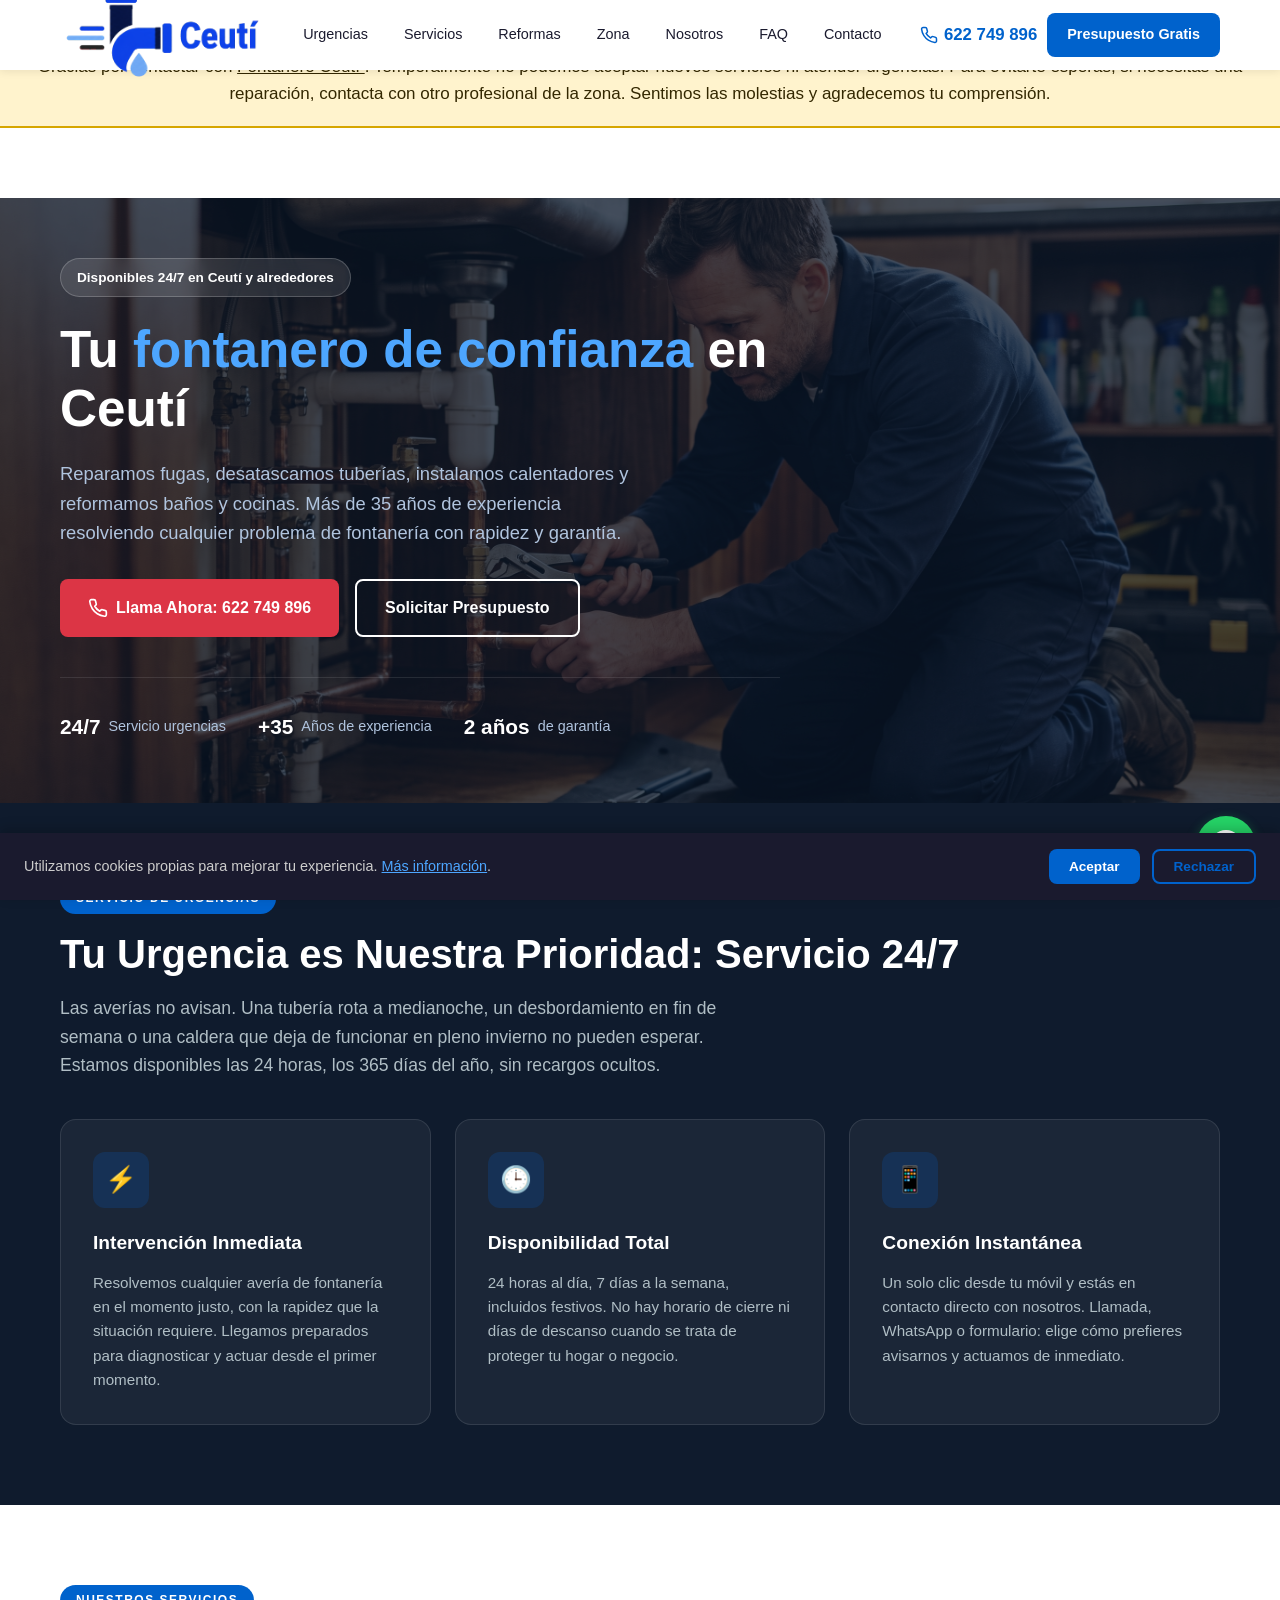
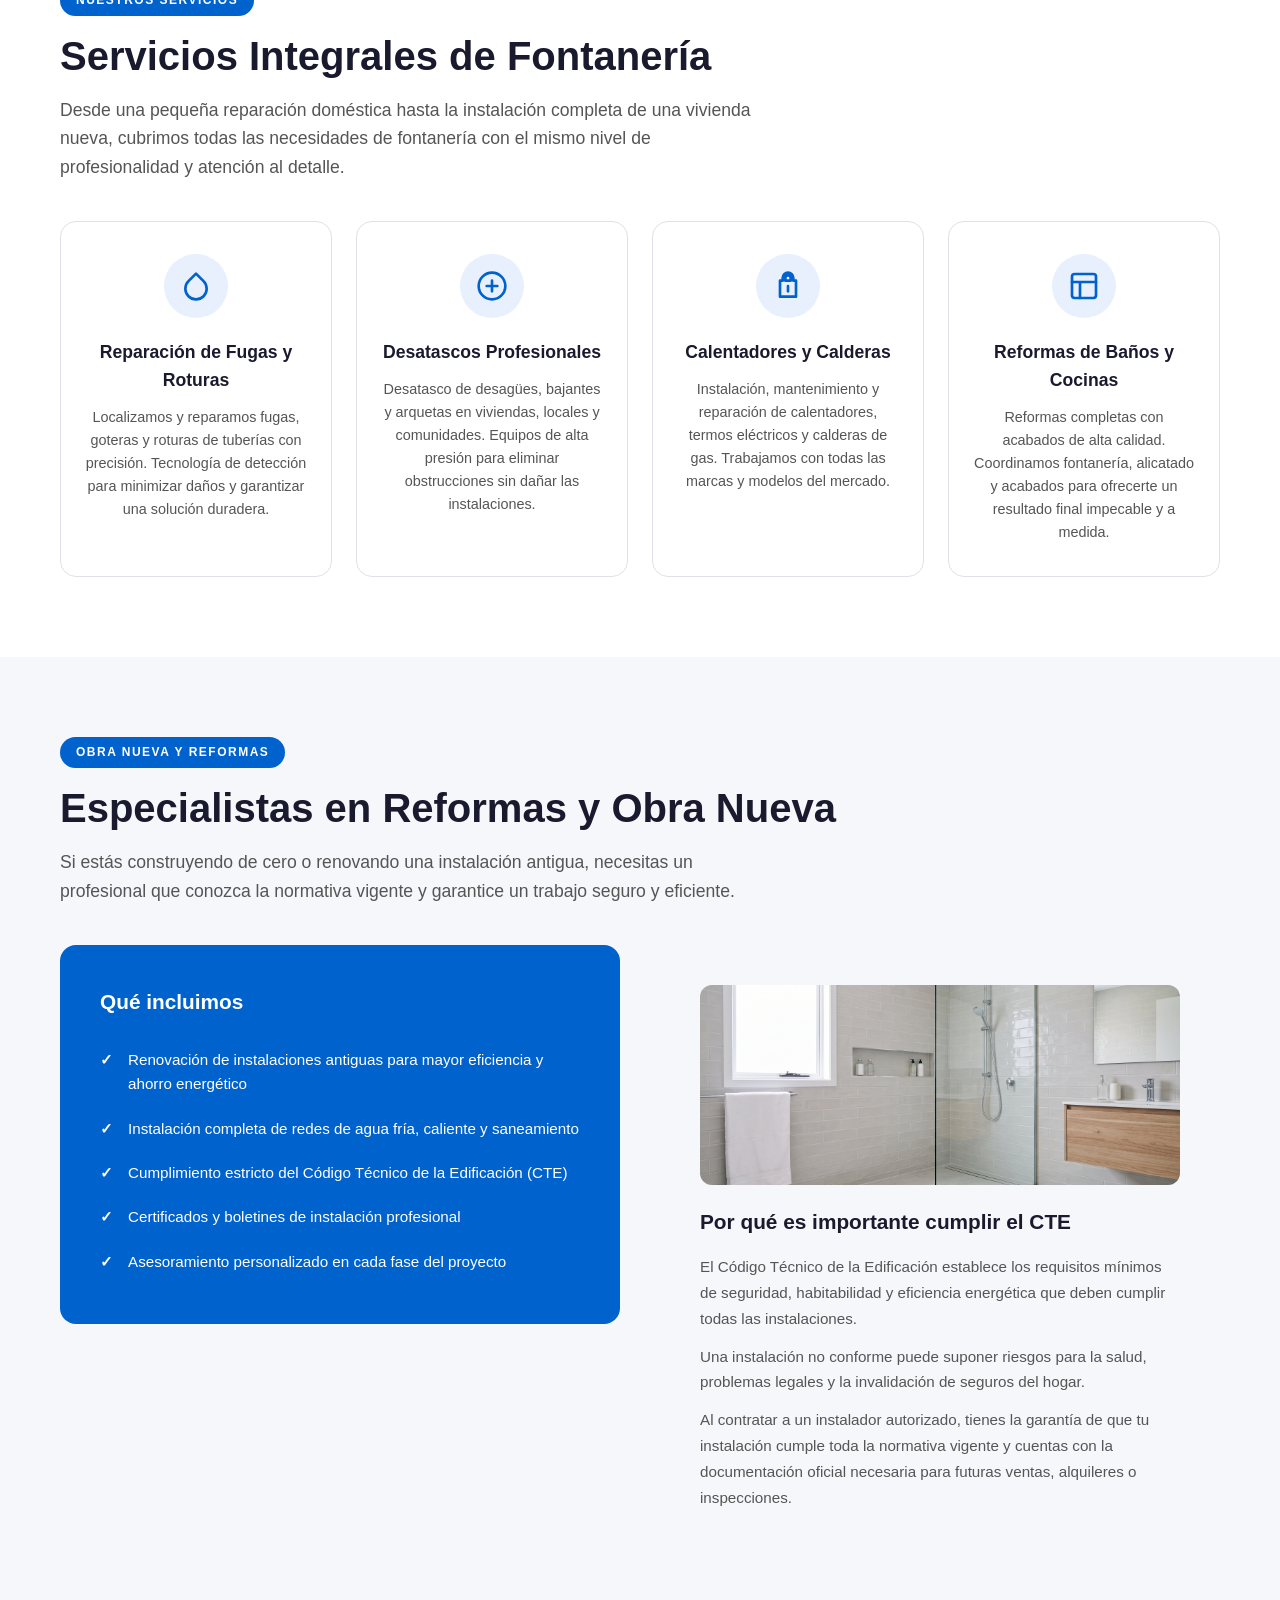
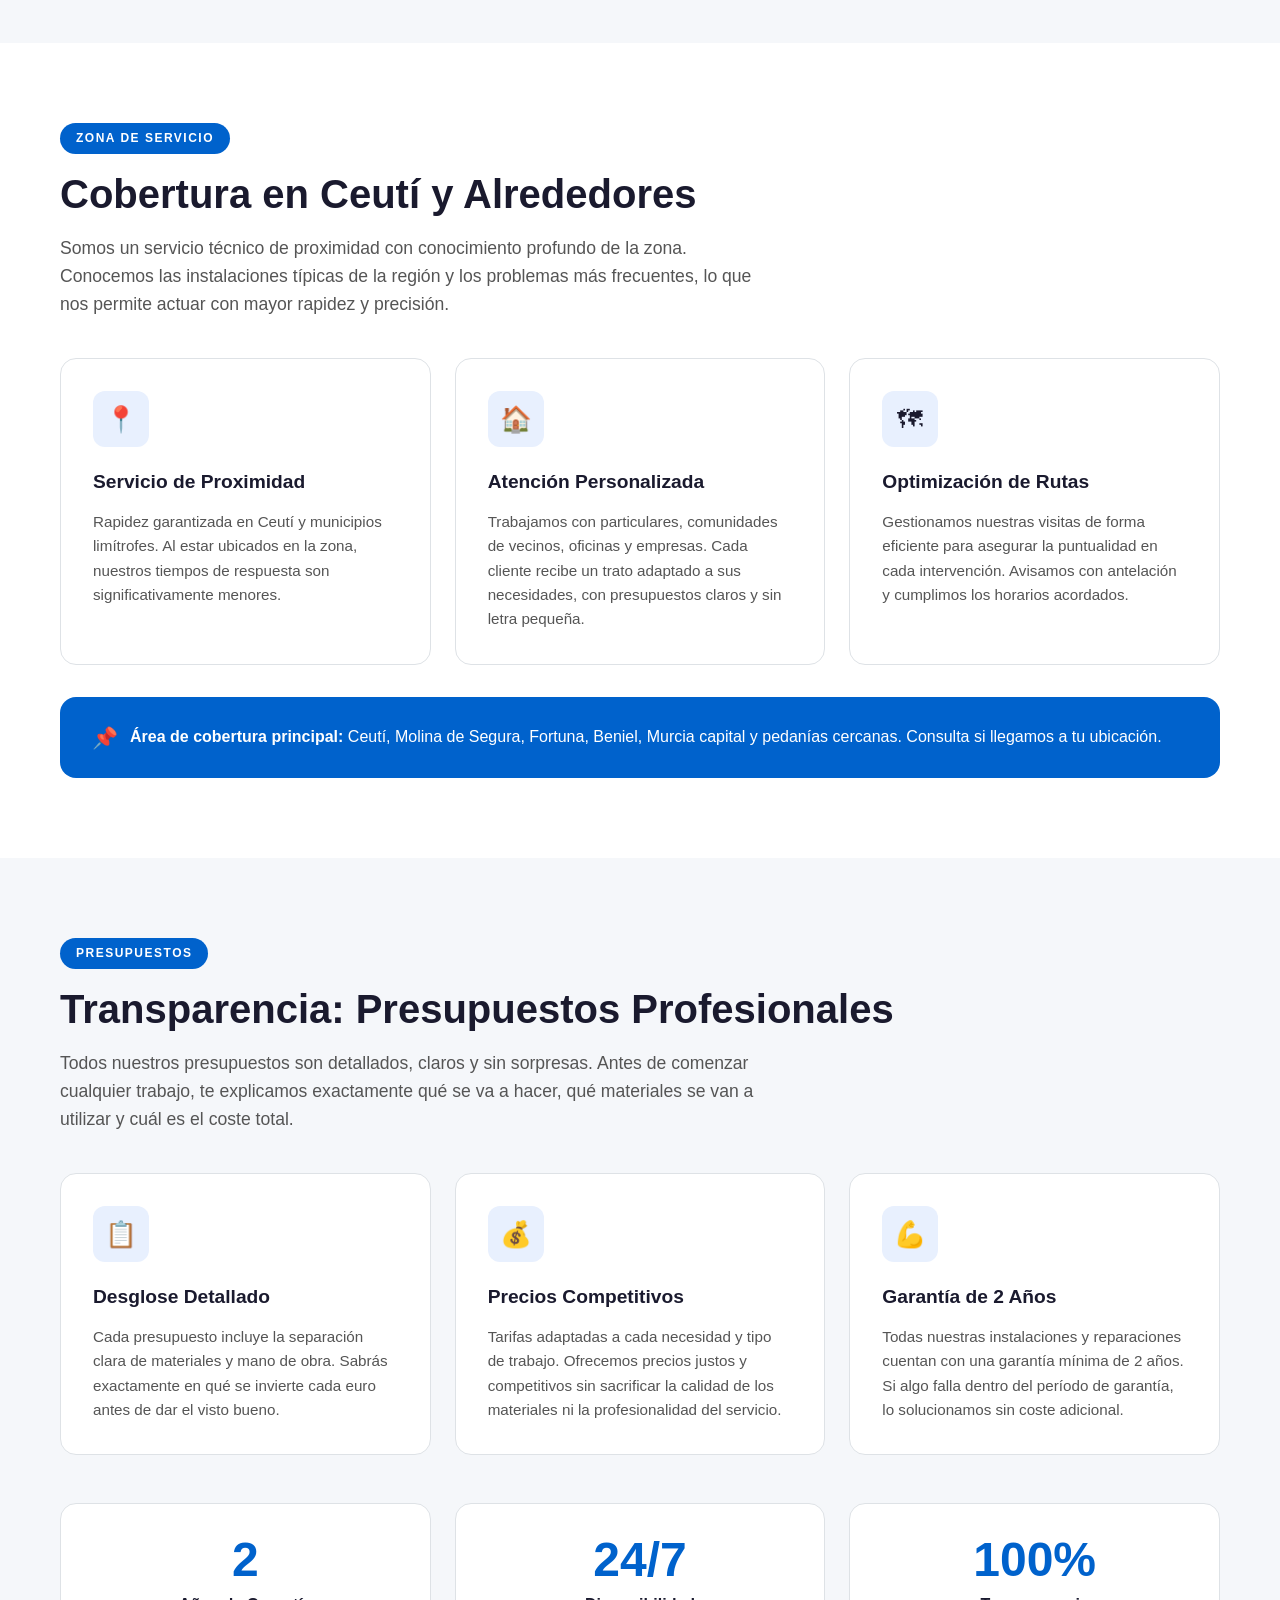
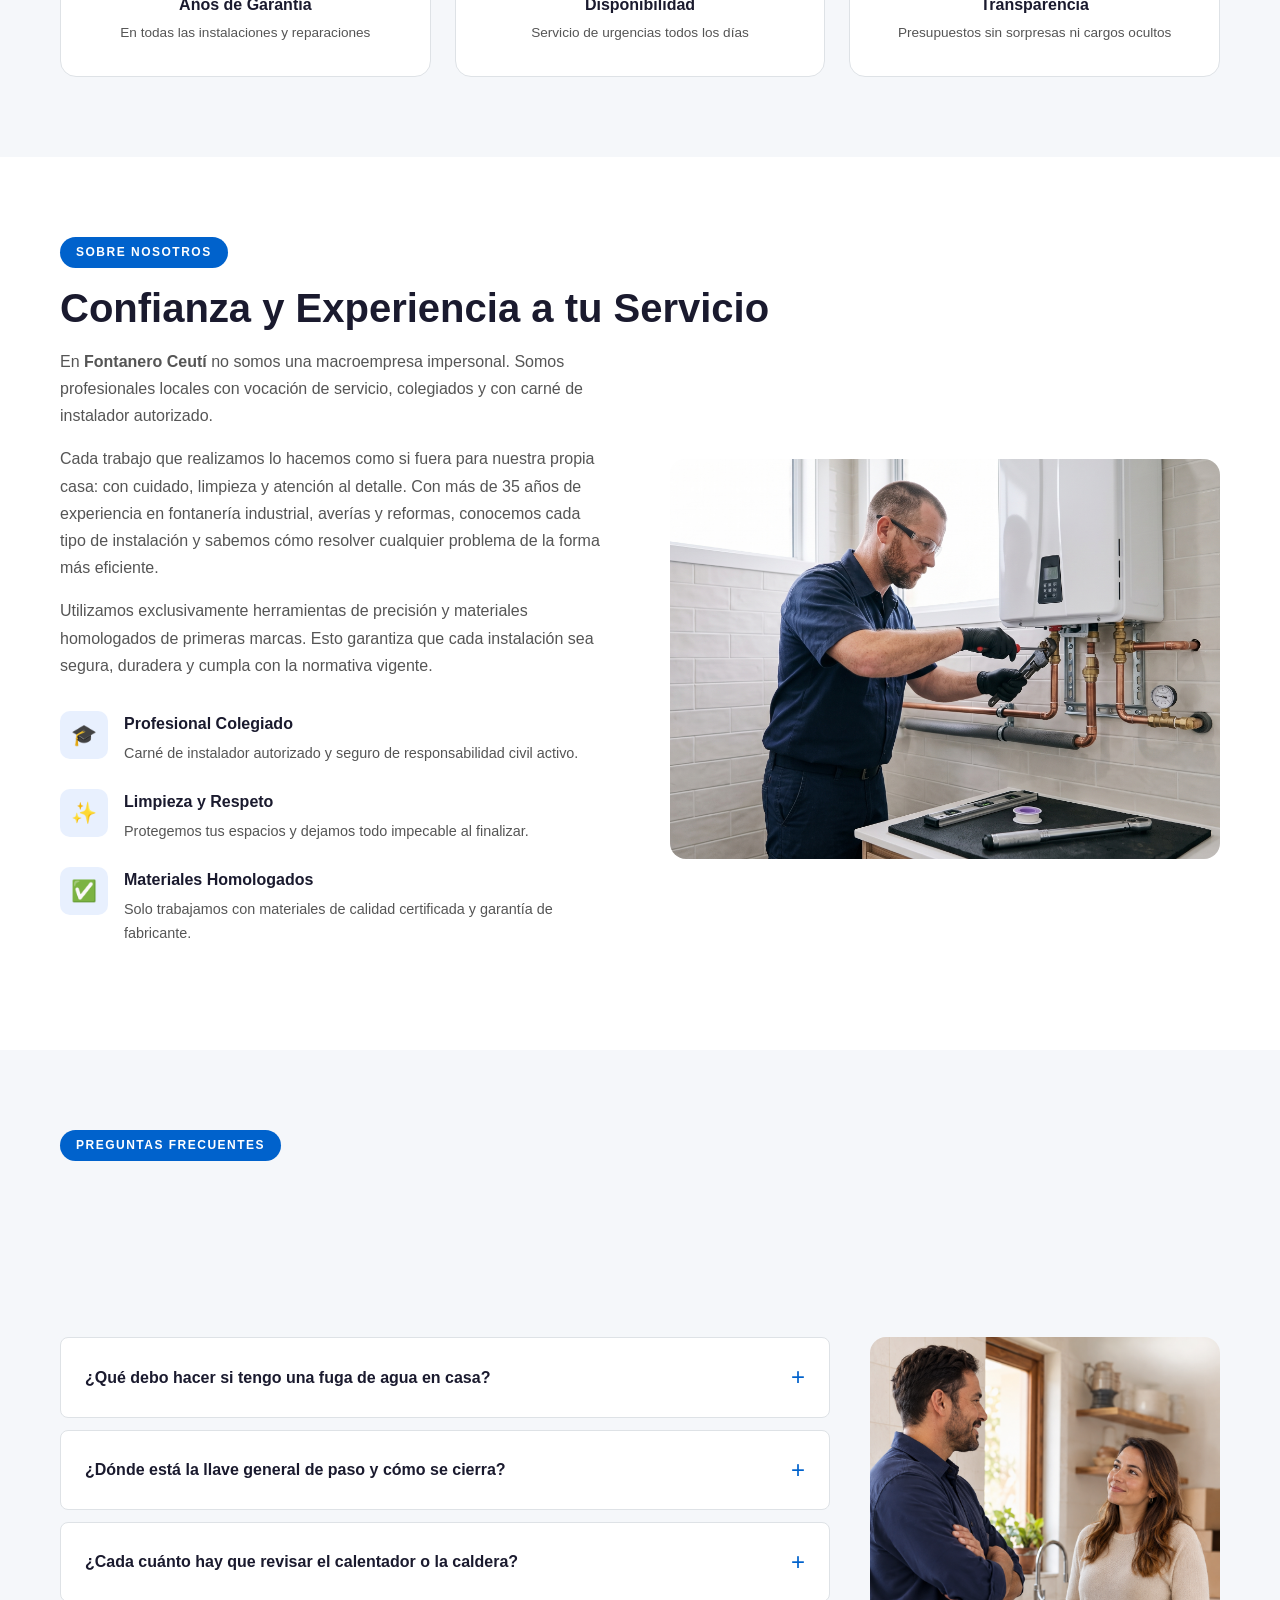
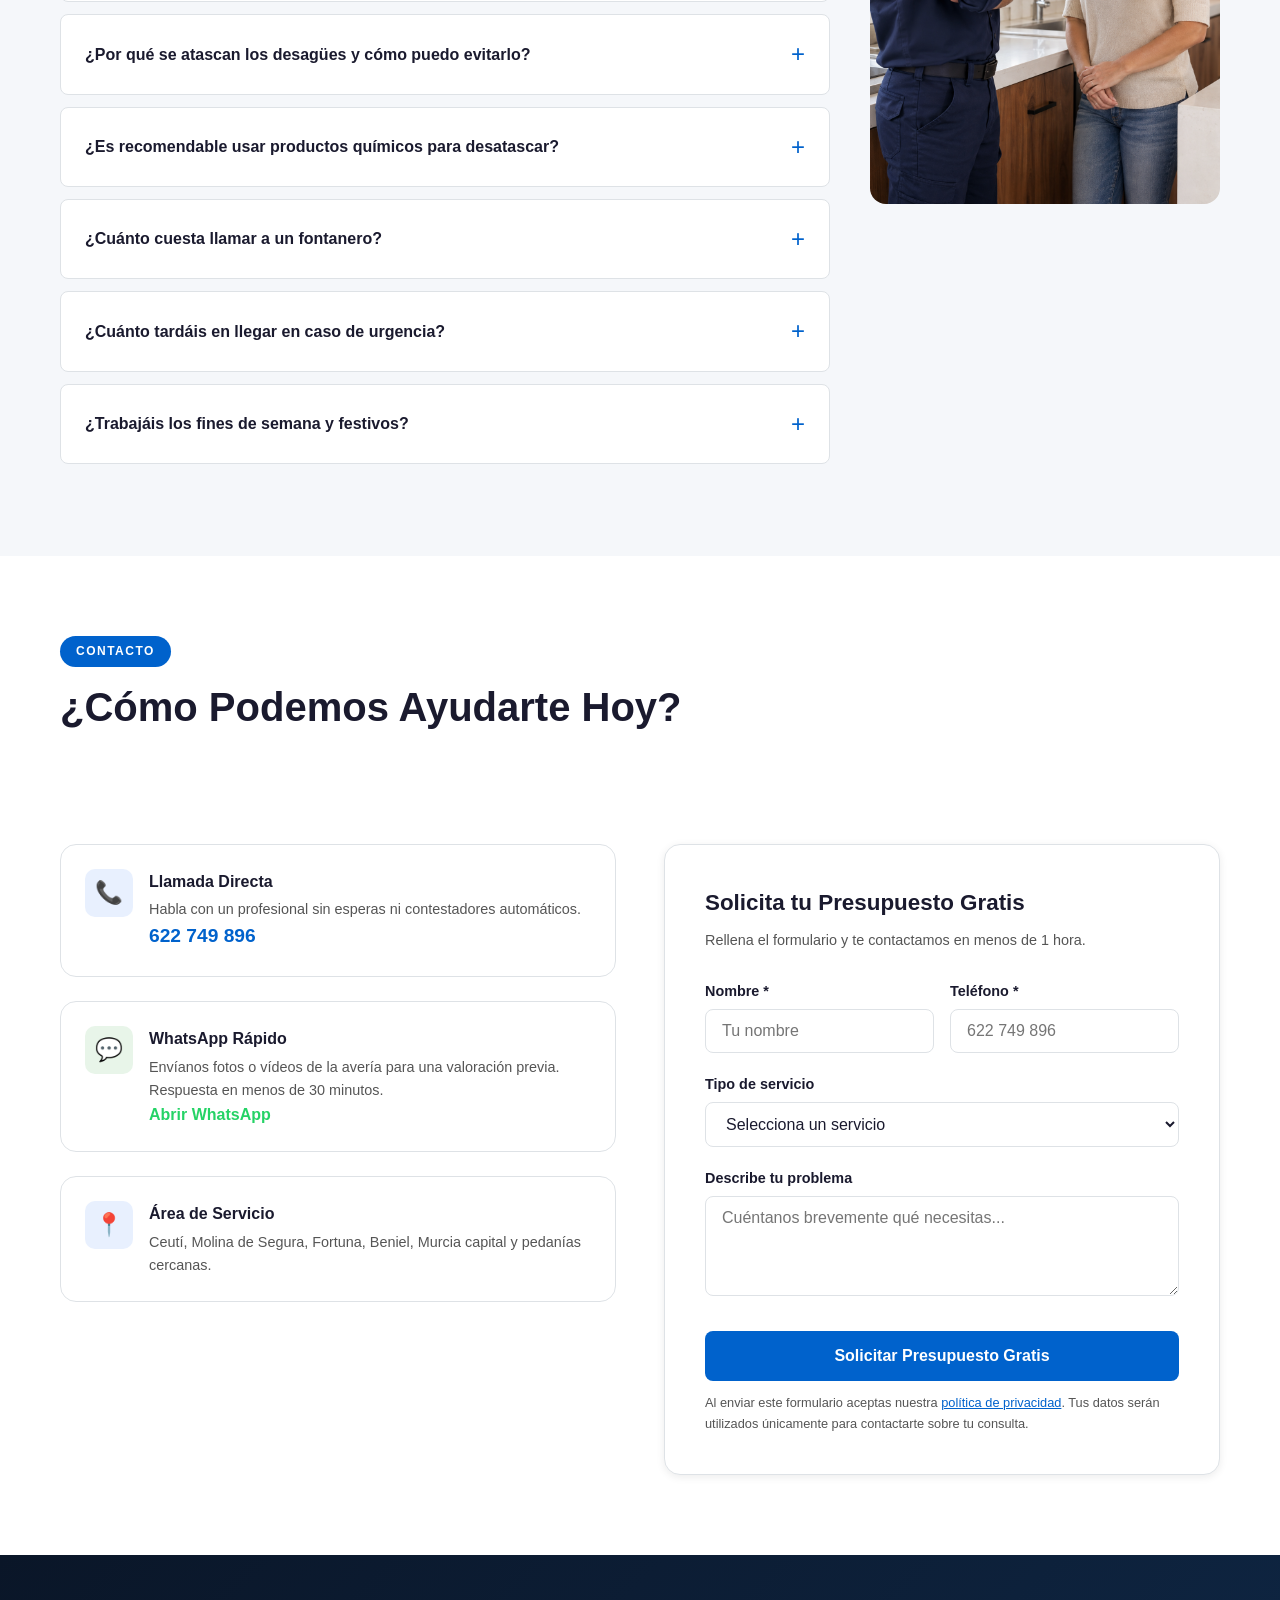
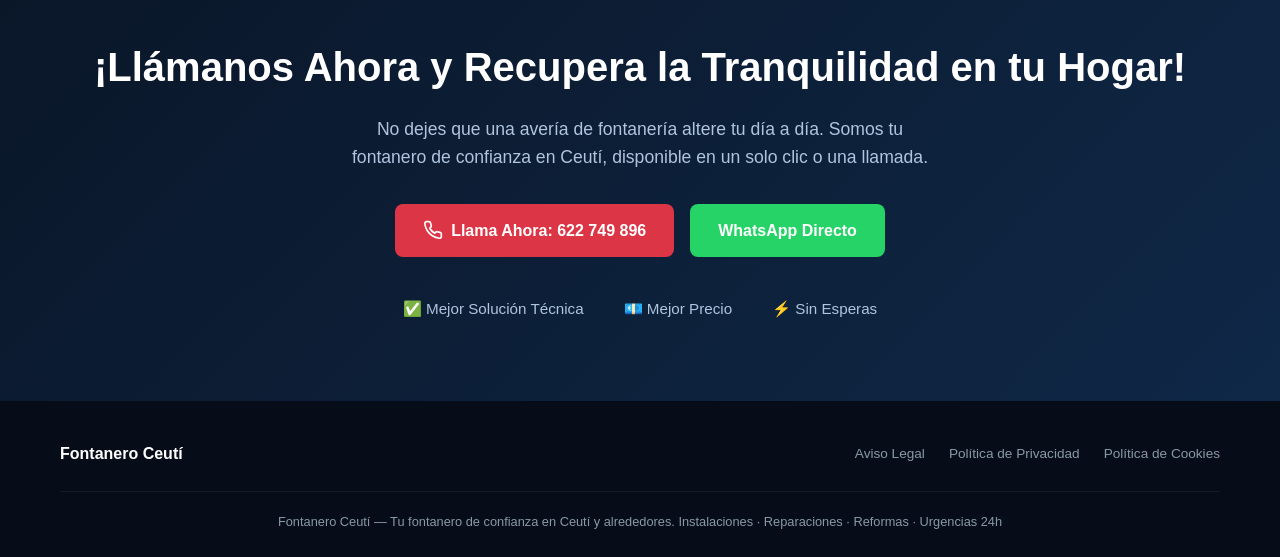
==== commit 2ddd3b70: "Update print statement from 'Hello' to 'Goodbye'" ====
--- a/index.html
+++ b/index.html
@@ -17,10 +17,10 @@
   <meta property="og:url" content="https://fontaneroceuti.es/">
   <meta property="og:locale" content="es_ES">
 
-  <!-- Favicons -->
-  <link rel="icon" type="image/png" sizes="32x32" href="favicon-32x32.png">
-  <link rel="icon" type="image/png" sizes="192x192" href="favicon-192x192.png">
-  <link rel="apple-touch-icon" sizes="180x180" href="apple-touch-icon.png">
+  <!-- Favicons -->
+  <link rel="icon" type="image/png" sizes="32x32" href="favicon-32x32.png">
+  <link rel="icon" type="image/png" sizes="192x192" href="favicon-192x192.png">
+  <link rel="apple-touch-icon" sizes="180x180" href="apple-touch-icon.png">
 
   <!-- Estilos -->
   <link rel="stylesheet" href="css/styles.css">
@@ -126,19 +126,43 @@
   </script>
 </head>
 <body>
-
+<body>
+
+  <div role="note" style="
+    background: #fff3cd;
+    color: #332701;
+    border-bottom: 2px solid #d6a600;
+    padding: 18px;
+    text-align: center;
+    font-family: Arial, sans-serif;
+    font-size: 17px;
+    line-height: 1.6;
+  ">
+    <strong>Aviso: servicio temporalmente no disponible</strong>
+
+    <p style="margin: 8px 0 0;">
+      Gracias por contactar con
+      <a href="/" style="color: #332701; text-decoration: underline;">
+        Fontanero Ceutí
+      </a>.
+      Temporalmente no podemos aceptar nuevos servicios ni atender
+      urgencias. Para evitarte esperas, si necesitas una reparación,
+      contacta con otro profesional de la zona.
+      Sentimos las molestias y agradecemos tu comprensión.
+    </p>
+  </div>
   <!-- ========== HEADER ========== -->
   <header class="header" id="header">
     <div class="header__inner">
-      <a href="#inicio" class="header__logo">
-        <img
-          src="logo-fontanero-ceuti.png"
-          alt="Fontanero Ceutí"
-          width="1678"
-          height="453"
-          style="display:block;width:clamp(155px,16vw,205px);height:auto;"
-        >
-      </a>
+      <a href="#inicio" class="header__logo">
+        <img
+          src="logo-fontanero-ceuti.png"
+          alt="Fontanero Ceutí"
+          width="1678"
+          height="453"
+          style="display:block;width:clamp(155px,16vw,205px);height:auto;"
+        >
+      </a>
 
       <nav class="nav" id="nav">
         <a href="#urgencias" class="nav__link">Urgencias</a>
@@ -520,7 +544,7 @@
         </div>
 
         <!-- Formulario -->
-        <form class="form" id="formspreeContactForm" name="contacto" method="POST" action="https://formspree.io/f/xaewodqn">
+        <form class="form" id="formspreeContactForm" name="contacto" method="POST" action="https://formspree.io/f/xaewodqn">
           <div class="form__fields">
             <h3 class="form__title">Solicita tu Presupuesto Gratis</h3>
             <p class="form__subtitle">Rellena el formulario y te contactamos en menos de 1 hora.</p>
@@ -533,7 +557,7 @@
               </div>
               <div class="form__group">
                 <label class="form__label" for="telefono">Teléfono *</label>
-                <input class="form__input" type="tel" id="telefono" name="telefono" placeholder="622 749 896" pattern="(?:\+34\s?)?[6-9](?:\s?\d){8}" title="Introduce un teléfono español válido" required>
+                <input class="form__input" type="tel" id="telefono" name="telefono" placeholder="622 749 896" pattern="(?:\+34\s?)?[6-9](?:\s?\d){8}" title="Introduce un teléfono español válido" required>
                 <span class="form__error">Introduce un teléfono válido</span>
               </div>
             </div>
@@ -637,42 +661,42 @@
     </div>
   </div>
 
-  <!-- JavaScript -->
-  <script src="js/script.js"></script>
-  <script>
-    document.addEventListener('DOMContentLoaded', function () {
-      var form = document.getElementById('formspreeContactForm');
-      if (!form) return;
-
-      form.addEventListener('submit', function (event) {
-        event.preventDefault();
-        if (!form.reportValidity()) return;
-
-        var submitButton = form.querySelector('.form__submit');
-        var formFields = form.querySelector('.form__fields');
-        var formSuccess = form.querySelector('.form__success');
-
-        submitButton.disabled = true;
-        submitButton.textContent = 'Enviando...';
-
-        fetch(form.action, {
-          method: 'POST',
-          body: new FormData(form),
-          headers: { 'Accept': 'application/json' }
-        })
-        .then(function (response) {
-          if (!response.ok) throw new Error('No se pudo enviar el formulario');
-          formFields.style.display = 'none';
-          formSuccess.classList.add('is-visible');
-          form.reset();
-        })
-        .catch(function () {
-          alert('No hemos podido enviar la solicitud. Llámanos o escríbenos por WhatsApp.');
-          submitButton.disabled = false;
-          submitButton.textContent = 'Solicitar Presupuesto Gratis';
-        });
-      });
-    });
-  </script>
-</body>
-</html>
+  <!-- JavaScript -->
+  <script src="js/script.js"></script>
+  <script>
+    document.addEventListener('DOMContentLoaded', function () {
+      var form = document.getElementById('formspreeContactForm');
+      if (!form) return;
+
+      form.addEventListener('submit', function (event) {
+        event.preventDefault();
+        if (!form.reportValidity()) return;
+
+        var submitButton = form.querySelector('.form__submit');
+        var formFields = form.querySelector('.form__fields');
+        var formSuccess = form.querySelector('.form__success');
+
+        submitButton.disabled = true;
+        submitButton.textContent = 'Enviando...';
+
+        fetch(form.action, {
+          method: 'POST',
+          body: new FormData(form),
+          headers: { 'Accept': 'application/json' }
+        })
+        .then(function (response) {
+          if (!response.ok) throw new Error('No se pudo enviar el formulario');
+          formFields.style.display = 'none';
+          formSuccess.classList.add('is-visible');
+          form.reset();
+        })
+        .catch(function () {
+          alert('No hemos podido enviar la solicitud. Llámanos o escríbenos por WhatsApp.');
+          submitButton.disabled = false;
+          submitButton.textContent = 'Solicitar Presupuesto Gratis';
+        });
+      });
+    });
+  </script>
+</body>
+</html>
